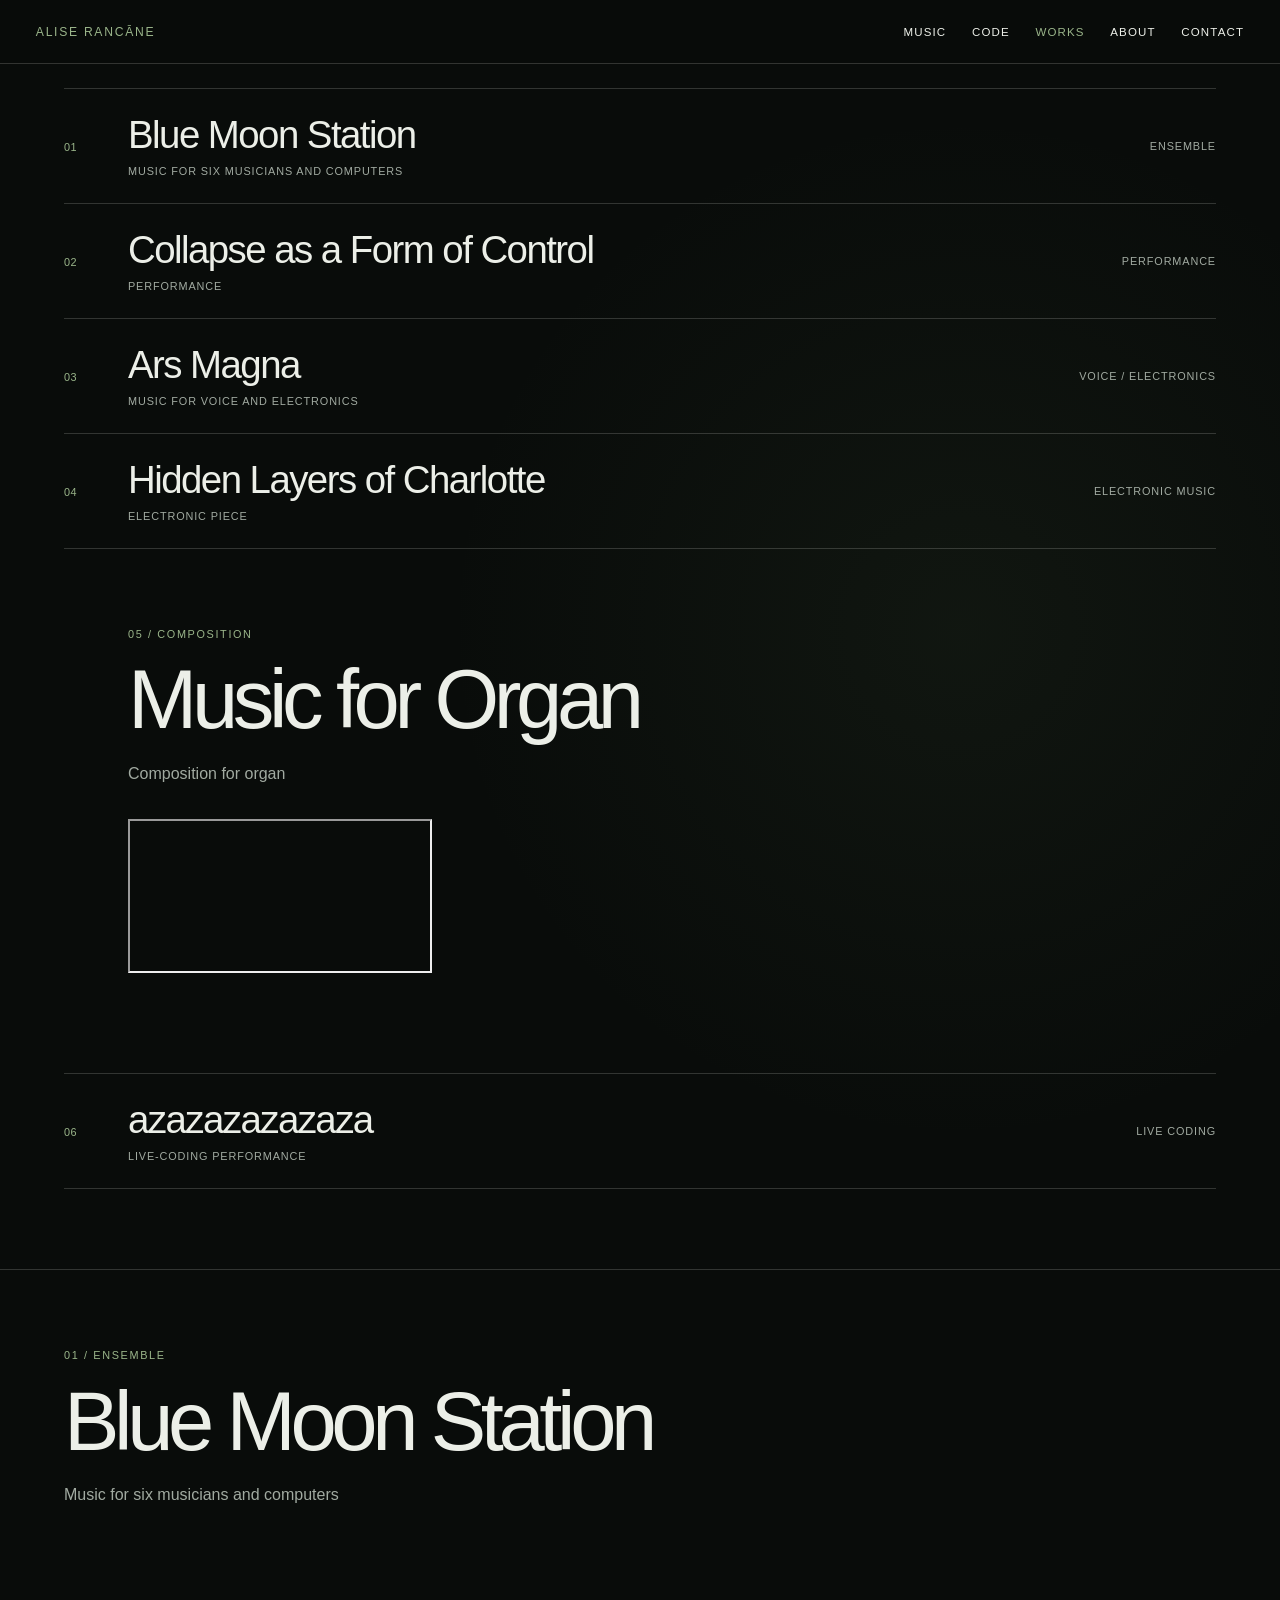
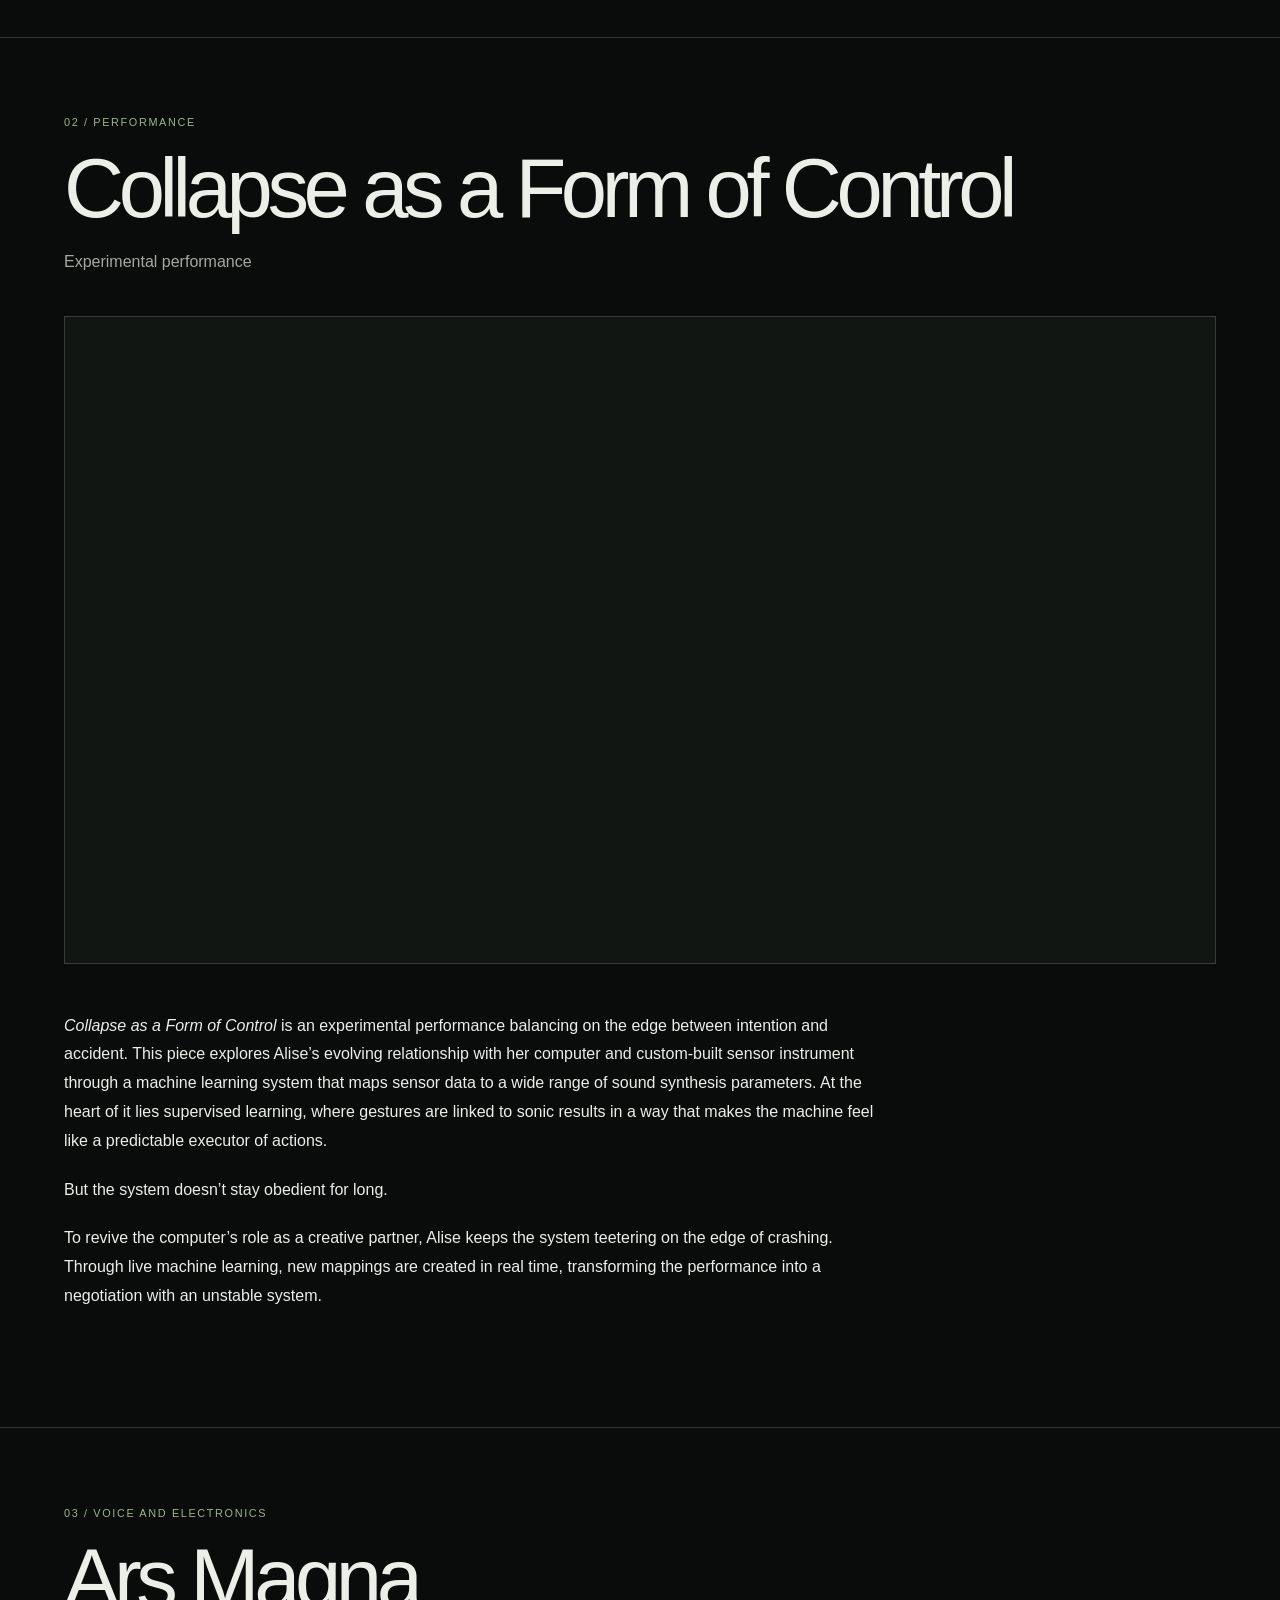
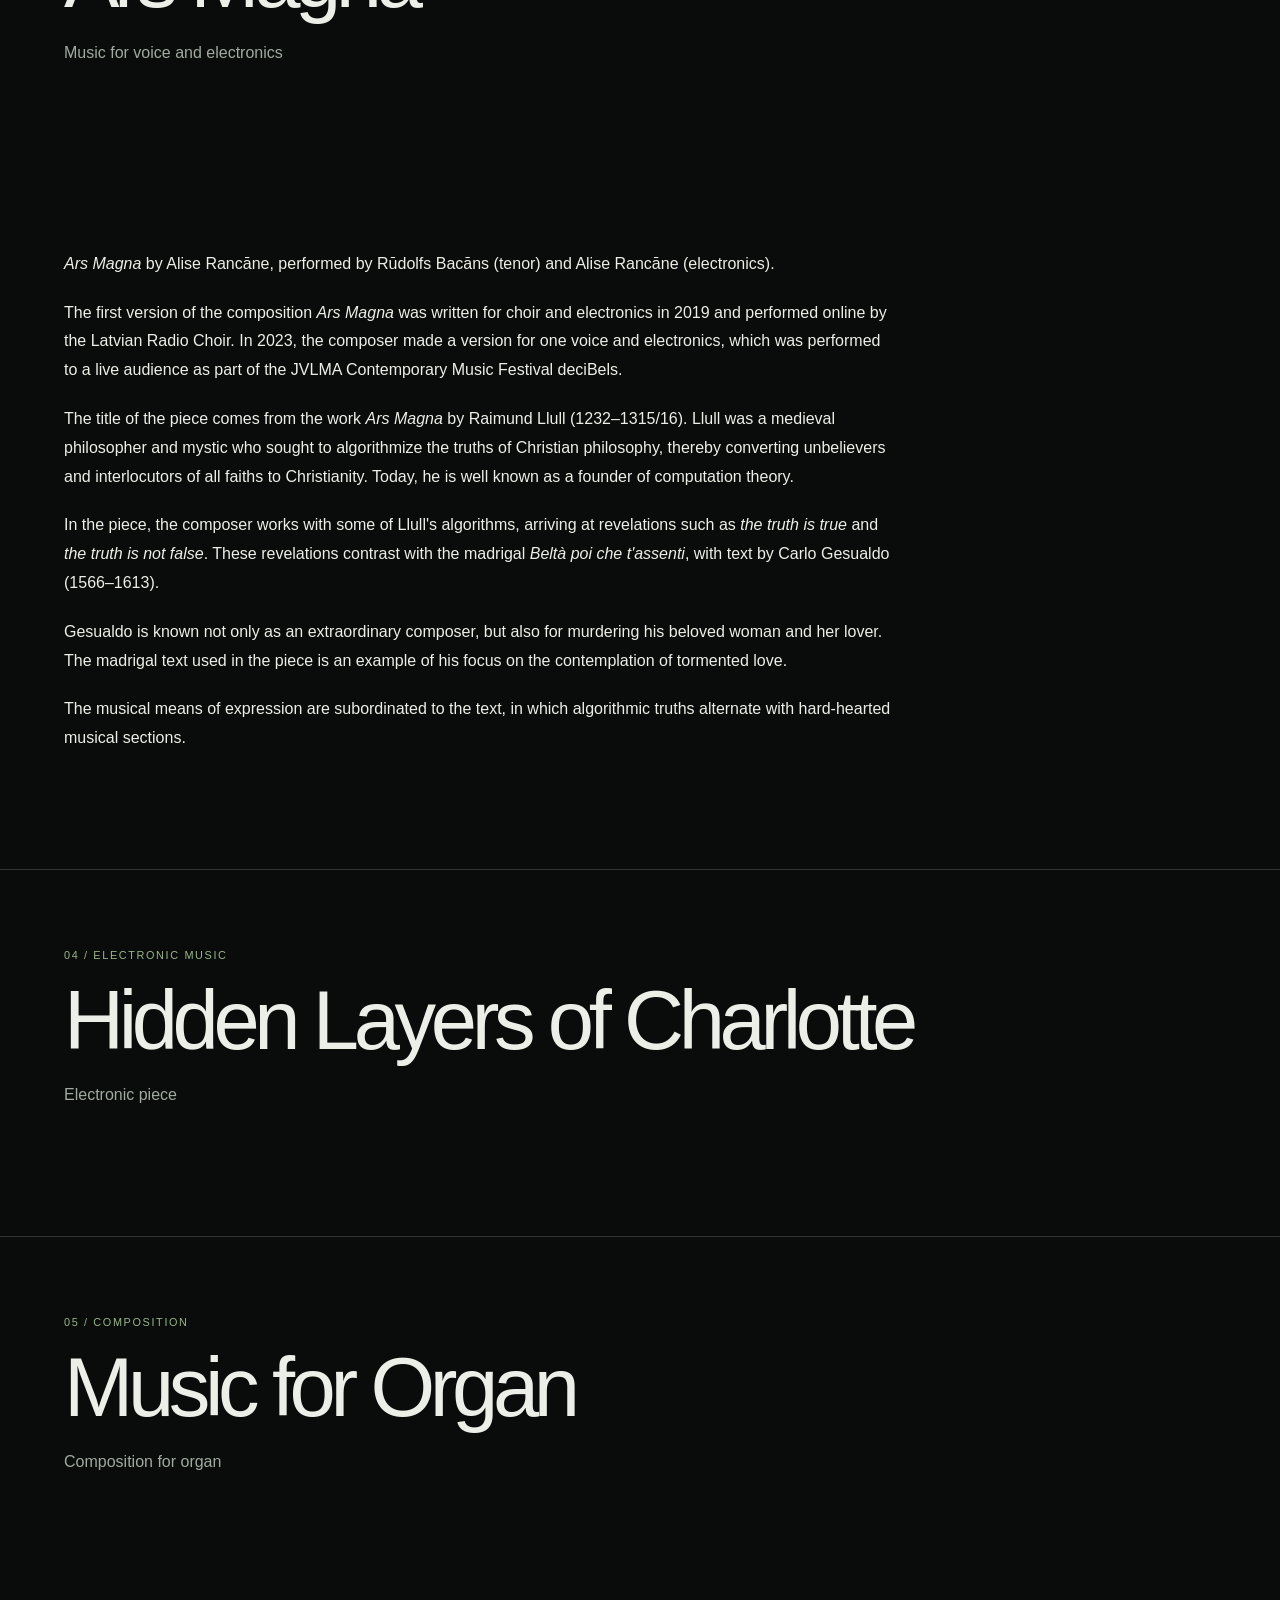
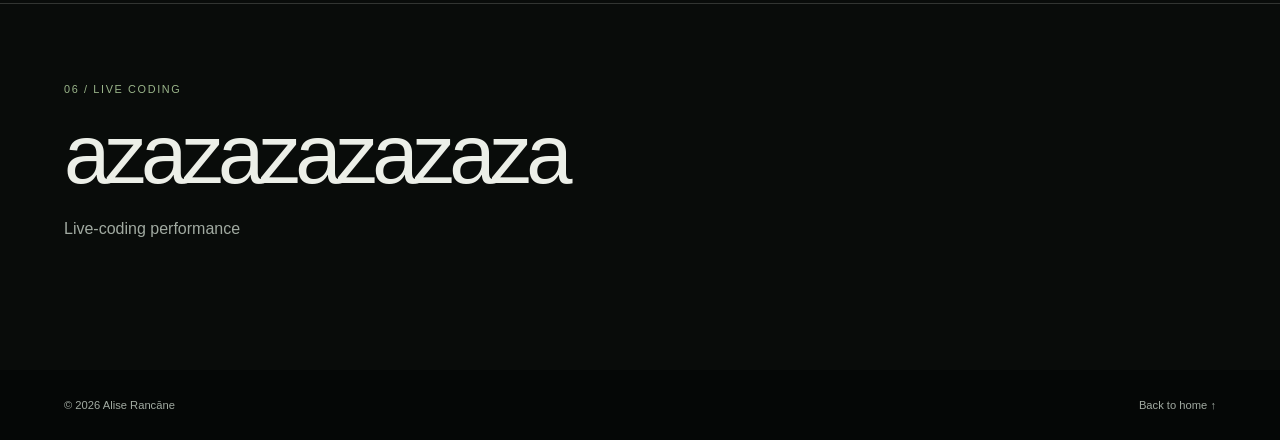
==== works.html @ 7726c77a "Update works.html" ====
<!doctype html>
<html lang="en">
<head>
  <meta charset="utf-8">
  <meta name="viewport" content="width=device-width, initial-scale=1">
  <meta name="description" content="Selected compositions, electronic music and interdisciplinary works by Alise Rancāne.">
  <title>Works — Alise Rancāne</title>
  <link rel="stylesheet" href="style.css">
</head>

<body class="works-body">

  <header class="site-header">
    <a class="name-link" href="index.html">Alise Rancāne</a>

    <button class="menu-button" type="button"
      aria-expanded="false" aria-controls="navigation">
      Menu
    </button>

    <nav id="navigation" aria-label="Main navigation">
      <a href="index.html#music">Music</a>
      <a href="index.html#code">Code</a>
      <a href="works.html" aria-current="page">Works</a>
      <a href="index.html#about">About</a>
      <a href="index.html#contact">Contact</a>
    </nav>
  </header>

  <main>

    <section class="works-index" aria-label="Works list">
      <a class="works-row" href="#blue-moon-station">
        <span class="work-index">01</span>
        <span class="works-row-main">
          <span class="works-row-title">Blue Moon Station</span>
          <span class="works-row-meta">Music for six musicians and computers</span>
        </span>
        <span class="works-row-type">Ensemble</span>
      </a>

      <a class="works-row" href="#collapse">
        <span class="work-index">02</span>
        <span class="works-row-main">
          <span class="works-row-title">Collapse as a Form of Control</span>
          <span class="works-row-meta">Performance</span>
        </span>
        <span class="works-row-type">Performance</span>
      </a>

      <a class="works-row" href="#ars-magna">
        <span class="work-index">03</span>
        <span class="works-row-main">
          <span class="works-row-title">Ars Magna</span>
          <span class="works-row-meta">Music for voice and electronics</span>
        </span>
        <span class="works-row-type">Voice / electronics</span>
      </a>

      <a class="works-row" href="#hidden-layers-of-charlotte">
        <span class="work-index">04</span>
        <span class="works-row-main">
          <span class="works-row-title">Hidden Layers of Charlotte</span>
          <span class="works-row-meta">Electronic piece</span>
        </span>
        <span class="works-row-type">Electronic music</span>
      </a>

<section id="music-for-organ" class="work-detail">
  <p class="project-type">05 / Composition</p>
  <h2>Music for Organ</h2>
  <p class="work-subtitle">Composition for organ</p>

  <div class="work-video">
    <iframe
      src="https://www.youtube-nocookie.com/embed/R5V2gGRiUkI?start=2435"
      title="Music for Organ — Alise Rancāne"
      loading="lazy"
      allow="accelerometer; autoplay; clipboard-write; encrypted-media; gyroscope; picture-in-picture; web-share"
      referrerpolicy="strict-origin-when-cross-origin"
      allowfullscreen>
    </iframe>
  </div>
</section>

      <a class="works-row" href="#azazazazazaza">
        <span class="work-index">06</span>
        <span class="works-row-main">
          <span class="works-row-title">azazazazazaza</span>
          <span class="works-row-meta">Live-coding performance</span>
        </span>
        <span class="works-row-type">Live coding</span>
      </a>
    </section>

    <section id="blue-moon-station" class="work-detail">
      <p class="project-type">01 / Ensemble</p>
      <h2>Blue Moon Station</h2>
      <p class="work-subtitle">Music for six musicians and computers</p>

      <!-- Add media and description here -->
    </section>

<section id="collapse" class="work-detail">
  <p class="project-type">02 / Performance</p>
  <h2>Collapse as a Form of Control</h2>
  <p class="work-subtitle">Experimental performance</p>

  <div class="work-video">
    <iframe
      src="https://www.youtube-nocookie.com/embed/TfdXz4Kpze0"
      title="Collapse as a Form of Control — Alise Rancāne"
      loading="lazy"
      allow="accelerometer; autoplay; clipboard-write; encrypted-media; gyroscope; picture-in-picture; web-share"
      referrerpolicy="strict-origin-when-cross-origin"
      allowfullscreen>
    </iframe>
  </div>

  <div class="work-description">
    <p>
      <em>Collapse as a Form of Control</em> is an experimental performance
      balancing on the edge between intention and accident. This piece
      explores Alise’s evolving relationship with her computer and
      custom-built sensor instrument through a machine learning system that
      maps sensor data to a wide range of sound synthesis parameters.
      At the heart of it lies supervised learning, where gestures are linked
      to sonic results in a way that makes the machine feel like a predictable
      executor of actions.
    </p>

    <p>But the system doesn’t stay obedient for long.</p>

    <p>
      To revive the computer’s role as a creative partner, Alise keeps the
      system teetering on the edge of crashing. Through live machine learning,
      new mappings are created in real time, transforming the performance
      into a negotiation with an unstable system.
    </p>
  </div>
</section>

      <!-- Add media and description here -->
    </section>

    <section id="ars-magna" class="work-detail">
      <p class="project-type">03 / Voice and electronics</p>
      <h2>Ars Magna</h2>
      <p class="work-subtitle">Music for voice and electronics</p>

      <div class="work-bandcamp">
        <iframe
          style="border: 0; width: 100%; height: 120px;"
          src="https://bandcamp.com/EmbeddedPlayer/track=2578624862/size=large/bgcol=111612/linkcol=a4b59a/tracklist=false/artwork=small/transparent=true/"
          seamless
          title="Listen to Ars Magna by Alise Rancāne on Bandcamp">
          <a href="https://aliserancane.bandcamp.com/track/arsmagna">
            ArsMagna by Alise Rancāne
          </a>
        </iframe>
      </div>

      <div class="work-description">
        <p>
          <em>Ars Magna</em> by Alise Rancāne, performed by Rūdolfs Bacāns
          (tenor) and Alise Rancāne (electronics).
        </p>

        <p>
          The first version of the composition <em>Ars Magna</em> was written
          for choir and electronics in 2019 and performed online by the Latvian
          Radio Choir. In 2023, the composer made a version for one voice and
          electronics, which was performed to a live audience as part of the
          JVLMA Contemporary Music Festival deciBels.
        </p>

        <p>
          The title of the piece comes from the work <em>Ars Magna</em> by
          Raimund Llull (1232–1315/16). Llull was a medieval philosopher and
          mystic who sought to algorithmize the truths of Christian philosophy,
          thereby converting unbelievers and interlocutors of all faiths to
          Christianity. Today, he is well known as a founder of computation
          theory.
        </p>

        <p>
          In the piece, the composer works with some of Llull's algorithms,
          arriving at revelations such as <em>the truth is true</em> and
          <em>the truth is not false</em>. These revelations contrast with the
          madrigal <em>Beltà poi che t'assenti</em>, with text by Carlo Gesualdo
          (1566–1613).
        </p>

        <p>
          Gesualdo is known not only as an extraordinary composer, but also
          for murdering his beloved woman and her lover. The madrigal text
          used in the piece is an example of his focus on the contemplation
          of tormented love.
        </p>

        <p>
          The musical means of expression are subordinated to the text, in
          which algorithmic truths alternate with hard-hearted musical
          sections.
        </p>
      </div>
    </section>

    <section id="hidden-layers-of-charlotte" class="work-detail">
      <p class="project-type">04 / Electronic music</p>
      <h2>Hidden Layers of Charlotte</h2>
      <p class="work-subtitle">Electronic piece</p>

      <!-- Add media and description here -->
    </section>

    <section id="music-for-organ" class="work-detail">
      <p class="project-type">05 / Composition</p>
      <h2>Music for Organ</h2>
      <p class="work-subtitle">Composition for organ</p>

      <!-- Add media and description here -->
    </section>

    <section id="azazazazazaza" class="work-detail">
      <p class="project-type">06 / Live coding</p>
      <h2>azazazazazaza</h2>
      <p class="work-subtitle">Live-coding performance</p>

      <!-- Add video and description here -->
    </section>

  </main>

  <footer>
    <p>© <span id="year"></span> Alise Rancāne</p>
    <a href="index.html">Back to home ↑</a>
  </footer>

  <script src="script.js"></script>
</body>
</html>
---- style.css ----
/* ALISE RANCĀNE — PORTFOLIO */

:root {
  --ink: #ecefe8;
  --paper: #090c0a;
  --panel: #111612;
  --accent: #9ab58a;
  --accent-dark: #182116;
  --muted: #a1aaa1;
  --line: rgba(236, 239, 232, 0.18);
  --sans: "Segoe UI", Arial, Helvetica, sans-serif;
  --gutter: clamp(1rem, 5vw, 5rem);
  --content-offset: 25%;
}

* { box-sizing: border-box; }

html {
  scroll-behavior: smooth;
  scroll-padding-top: 2rem;
}

body {
  margin: 0;
  background:
    radial-gradient(circle at 75% 12%, rgba(93, 125, 81, 0.09), transparent 32rem),
    var(--paper);
  color: var(--ink);
  font-family: var(--sans);
  -webkit-font-smoothing: antialiased;
}

img { display: block; max-width: 100%; }
a { color: inherit; }
button { color: inherit; font: inherit; }
::selection { background: var(--accent); color: var(--accent-dark); }

.site-header {
  position: absolute;
  inset: 0 0 auto;
  z-index: 20;
  display: flex;
  align-items: center;
  justify-content: space-between;
  gap: 2rem;
  min-height: 3rem;
  padding: 0.85rem 2.8vw;
  border-bottom: 1px solid var(--line);
  background: rgba(9, 12, 10, 0.8);
  backdrop-filter: blur(12px);
}

.name-link {
  color: var(--accent);
  font-size: 0.76rem;
  letter-spacing: 0.14em;
  text-decoration: none;
  text-transform: uppercase;
  white-space: nowrap;
}

nav { display: flex; align-items: center; gap: clamp(1rem, 2vw, 2rem); }
nav a {
  color: var(--ink);
  font-size: 0.72rem;
  letter-spacing: 0.1em;
  text-decoration: none;
  text-transform: uppercase;
  transition: color 180ms ease;
}
nav a:hover, nav a:focus-visible, nav a[aria-current="page"] { color: var(--accent); }

.menu-button {
  display: none;
  padding: 0.5rem 0;
  border: 0;
  background: none;
  font-size: 0.75rem;
  letter-spacing: 0.1em;
  text-transform: uppercase;
  cursor: pointer;
}

.hero {
  position: relative;
  display: flex;
  min-height: min(48rem, 92svh);
  padding: 4.2rem var(--gutter) 1.5rem;
  overflow: hidden;
  isolation: isolate;
  background: var(--paper);
}

.hero-image {
  position: absolute;
  z-index: -2;
  inset: 2.8rem var(--gutter) 1.5rem;
  width: calc(100% - 2 * var(--gutter));
  height: calc(100% - 4.3rem);
  object-fit: cover;
  object-position: center 40%;
  filter: saturate(0.78);
}

.hero-overlay {
  position: absolute;
  z-index: -1;
  inset: 2.8rem var(--gutter) 1.5rem;
  background:
    linear-gradient(90deg, rgba(5, 8, 6, 0.38), rgba(5, 8, 6, 0.08) 52%, rgba(5, 8, 6, 0.4)),
    linear-gradient(0deg, rgba(5, 8, 6, 0.84), rgba(5, 8, 6, 0.08) 78%);
  pointer-events: none;
}

.hero-content {
  display: grid;
  grid-template-columns: minmax(0, 1.05fr) minmax(18rem, 0.95fr);
  align-items: end;
  gap: clamp(2rem, 4vw, 4rem);
  width: 100%;
  margin-top: auto;
  padding: 2rem 2vw 1rem;
}

.hero-intro { min-width: 0; padding-bottom: 0.3rem; }
.eyebrow, .project-type {
  color: var(--accent);
  font-size: 0.68rem;
  font-weight: 400;
  letter-spacing: 0.15em;
  line-height: 1.6;
  text-transform: uppercase;
}
.hero .eyebrow { margin: 0 0 1.5rem; }
.hero h1 {
  margin: 0;
  font-size: clamp(4rem, 8.4vw, 9rem);
  font-weight: 400;
  letter-spacing: -0.075em;
  line-height: 0.86;
}

.hero-works {
  width: 100%;
  max-width: 36rem;
  min-width: 0;
  justify-self: end;
  padding-left: 1.4rem;
  margin-bottom: 0.4rem;
  border-left: 1px solid var(--line);
}
.works-heading { margin: 0 0 0.65rem; }
.hero-work {
  display: grid;
  grid-template-columns: 1.6rem minmax(0, 1fr);
  align-items: start;
  gap: 0.7rem;
  padding: 0.75rem 0;
  border-bottom: 1px solid var(--line);
  text-decoration: none;
  transition: padding-left 180ms ease;
}
.work-index {
  padding-top: 0.1rem;
  color: var(--accent);
  font-size: 0.68rem;
  letter-spacing: 0.04em;
}
.work-details { display: flex; flex-direction: column; gap: 0.3rem; min-width: 0; }
.work-title { font-size: 0.88rem; font-weight: 400; line-height: 1.4; overflow-wrap: anywhere; }
.work-meta { color: var(--muted); font-size: 0.58rem; letter-spacing: 0.1em; line-height: 1.5; text-transform: uppercase; }
.hero-work:hover, .hero-work:focus-visible { padding-left: 0.3rem; }
.hero-work:hover .work-title, .hero-work:focus-visible .work-title { color: var(--accent); }
.works-all, .text-link {
  display: inline-block;
  margin-top: 1rem;
  color: var(--accent);
  font-size: 0.68rem;
  letter-spacing: 0.12em;
  text-decoration: underline;
  text-underline-offset: 0.3rem;
  text-transform: uppercase;
}
.works-all:hover, .text-link:hover { color: var(--ink); }

.section {
  padding: 7rem var(--gutter);
  border-top: 1px solid var(--line);
}
.section-heading { margin: 0 0 3.5rem var(--content-offset); }
.section-heading h2 {
  margin: 0;
  font-size: clamp(3rem, 6.8vw, 7rem);
  font-weight: 400;
  letter-spacing: -0.065em;
  line-height: 0.92;
}

.track-list { margin-left: var(--content-offset); border-top: 1px solid var(--line); }
.track {
  display: grid;
  grid-template-columns: 3rem minmax(0, 1fr) auto;
  align-items: center;
  gap: 1rem;
  padding: 1.45rem 0;
  border-bottom: 1px solid var(--line);
  text-decoration: none;
  transition: padding 180ms ease, color 180ms ease, background 180ms ease;
}
.track-number { color: var(--accent); font-size: 0.7rem; letter-spacing: 0.1em; }
.track-title { font-size: clamp(1.3rem, 2.8vw, 2.7rem); font-weight: 400; letter-spacing: -0.04em; line-height: 1.15; }
.track-action { color: var(--accent); font-size: 0.7rem; letter-spacing: 0.1em; text-transform: uppercase; }
.track:hover, .track:focus-visible { padding-right: 1rem; padding-left: 1rem; background: var(--accent); color: var(--accent-dark); }
.track:hover .track-number, .track:hover .track-action,
.track:focus-visible .track-number, .track:focus-visible .track-action { color: var(--accent-dark); }
.soundcloud-profile-link { margin-top: 1.8rem; }

.project-grid { margin-left: var(--content-offset); border-top: 1px solid var(--line); }
.project-card {
  display: grid;
  grid-template-columns: 0.65fr 1.2fr minmax(0, 1.5fr) auto;
  align-items: center;
  gap: 1.5rem;
  padding: 1.8rem 0;
  border-bottom: 1px solid var(--line);
}
.project-card .project-type { margin: 0; }
.project-card h3 {
  margin: 0;
  font-size: clamp(1.3rem, 2.3vw, 2.2rem);
  font-weight: 400;
  letter-spacing: -0.04em;
  line-height: 1.15;
}
.project-card p:not(.project-type) { margin: 0; color: var(--muted); font-size: 0.92rem; line-height: 1.7; }
.project-card > a {
  color: var(--accent);
  font-size: 0.68rem;
  letter-spacing: 0.08em;
  text-decoration: underline;
  text-underline-offset: 0.3rem;
  text-transform: uppercase;
}

.about-copy, .contact-copy { max-width: 60rem; margin-left: var(--content-offset); }
.about-copy p { max-width: 48rem; margin: 0 0 1.5rem; color: var(--muted); font-size: 1rem; line-height: 1.85; }
.about-copy .lead { margin-bottom: 2rem; color: var(--ink); font-size: clamp(1.2rem, 2vw, 1.5rem); letter-spacing: -0.02em; line-height: 1.65; }

.contact-section { background: var(--accent); color: var(--accent-dark); border-top: 0; }
.contact-section .section-heading h2 { color: var(--accent-dark); }
.contact-copy > p { max-width: 55rem; margin-top: 0; font-size: clamp(1.8rem, 4vw, 4rem); letter-spacing: -0.045em; line-height: 1.15; }
.contact-links { display: flex; flex-wrap: wrap; gap: 2rem; margin-top: 2rem; }
.contact-links a { font-size: 0.95rem; text-underline-offset: 0.4rem; overflow-wrap: anywhere; }

footer {
  display: flex;
  align-items: center;
  justify-content: space-between;
  gap: 1rem;
  padding: 1.8rem var(--gutter);
  background: #050706;
  color: var(--muted);
  font-size: 0.7rem;
}
footer p { margin: 0; }
footer a { text-decoration: none; }
footer a:hover { color: var(--accent); }

/* Works page */
.works-page { padding-top: 3rem; }
.works-intro { padding: 7rem var(--gutter) 3rem; }
.works-intro .eyebrow { margin: 0 0 1rem; }
.works-intro h1 {
  margin: 0;
  font-size: clamp(4rem, 9vw, 8rem);
  font-weight: 400;
  letter-spacing: -0.075em;
  line-height: 0.9;
}
.works-intro-copy { margin: 1.5rem 0 0; color: var(--muted); font-size: 1rem; line-height: 1.7; }
.works-index { padding: 0 var(--gutter) 5rem; }
.works-row {
  display: grid;
  grid-template-columns: 3rem minmax(0, 1fr) minmax(8rem, 0.4fr);
  align-items: center;
  gap: 1rem;
  padding: 1.5rem 0;
  border-top: 1px solid var(--line);
  text-decoration: none;
}
.works-row:last-child { border-bottom: 1px solid var(--line); }
.works-row-main { display: flex; flex-direction: column; gap: 0.35rem; min-width: 0; }
.works-row-title { font-size: clamp(1.4rem, 3vw, 2.6rem); letter-spacing: -0.04em; line-height: 1.15; }
.works-row-meta, .works-row-type { color: var(--muted); font-size: 0.68rem; letter-spacing: 0.08em; line-height: 1.5; text-transform: uppercase; }
.works-row-type { text-align: right; }
.works-row:hover .works-row-title, .works-row:focus-visible .works-row-title { color: var(--accent); }

.work-detail {
  scroll-margin-top: 2rem;
  padding: 6rem var(--gutter);
  border-top: 1px solid var(--line);
}
.work-detail > .project-type { margin: 0 0 1rem; }
.work-detail h2 {
  max-width: 65rem;
  margin: 0;
  font-size: clamp(2.7rem, 6.5vw, 6rem);
  font-weight: 400;
  letter-spacing: -0.065em;
  line-height: 0.98;
}
.work-subtitle { margin: 1.2rem 0 2rem; color: var(--muted); font-size: 1rem; line-height: 1.7; }
.work-placeholder {
  display: flex;
  align-items: center;
  justify-content: center;
  min-height: 22rem;
  margin: 2rem 0;
  padding: 2rem;
  border: 1px solid var(--line);
  background: var(--panel);
  color: var(--muted);
  font-size: 0.75rem;
  letter-spacing: 0.08em;
  text-align: center;
}
.placeholder-note { max-width: 48rem; color: var(--muted); font-size: 0.95rem; line-height: 1.8; }

@media (max-width: 1100px) {
  :root { --content-offset: 15%; }
  .hero-content { grid-template-columns: minmax(0, 1fr) minmax(17rem, 0.9fr); gap: 3vw; padding-right: 1vw; padding-left: 1vw; }
  .hero h1 { font-size: clamp(3.8rem, 7.5vw, 7rem); }
  .hero-works { padding-left: 1rem; }
  .hero-work { padding-top: 0.6rem; padding-bottom: 0.6rem; }
  .project-card { grid-template-columns: 1fr 1.5fr; gap: 0.8rem 1.5rem; }
  .project-card p:not(.project-type), .project-card > a { grid-column: 2; }
  .project-card > a { justify-self: start; margin-top: 0.3rem; }
}

@media (max-width: 800px) {
  :root { --gutter: 1rem; --content-offset: 0%; }
  .site-header { padding: 0.85rem 1rem; }
  .menu-button { display: block; }
  nav {
    position: absolute;
    top: 100%;
    right: 0;
    left: 0;
    display: none;
    flex-direction: column;
    align-items: stretch;
    gap: 0;
    background: var(--paper);
    border-bottom: 1px solid var(--line);
  }
  nav.open { display: flex; }
  nav a { padding: 1rem; border-top: 1px solid var(--line); }
  .hero { min-height: 0; padding: 5rem 0.75rem 1rem; }
  .hero-image, .hero-overlay { inset: 2.5rem 0.75rem 0.75rem; width: calc(100% - 1.5rem); height: calc(100% - 3.25rem); }
  .hero-overlay { background: linear-gradient(0deg, rgba(5, 8, 6, 0.92), rgba(5, 8, 6, 0.2) 100%); }
  .hero-content { grid-template-columns: minmax(0, 1fr); gap: 2.5rem; padding: 8rem 1rem 1.5rem; }
  .hero .eyebrow { margin-bottom: 1.2rem; font-size: 0.62rem; }
  .hero h1 { font-size: clamp(3.6rem, 13vw, 6rem); }
  .hero-works { max-width: none; padding-left: 0; border-left: 0; }
  .works-heading { margin-bottom: 0.5rem; }
  .section { padding: 5rem 1rem; }
  .section-heading { margin: 0 0 2.5rem; }
  .section-heading h2 { font-size: clamp(3rem, 12vw, 5rem); }
  .track-list, .project-grid, .about-copy, .contact-copy { margin-left: 0; }
  .track { grid-template-columns: 2rem minmax(0, 1fr) auto; gap: 0.6rem; padding: 1.2rem 0; }
  .track-title { font-size: clamp(1.2rem, 5vw, 2rem); }
  .track-action { font-size: 0.62rem; }
  .project-card { grid-template-columns: minmax(0, 1fr); gap: 0.65rem; padding: 1.5rem 0; }
  .project-card p:not(.project-type), .project-card > a { grid-column: auto; }
  .project-card > a { margin-top: 0.5rem; }
  .works-page { padding-top: 2rem; }
  .works-intro { padding: 6rem 1rem 2.5rem; }
  .works-intro h1 { font-size: clamp(3.5rem, 14vw, 6rem); }
  .works-index { padding: 0 1rem 3.5rem; }
  .works-row { grid-template-columns: 2rem minmax(0, 1fr); gap: 0.75rem; padding: 1.2rem 0; }
  .works-row-type { grid-column: 2; text-align: left; }
  .work-detail { padding: 4.5rem 1rem; }
  .work-detail h2 { font-size: clamp(2.4rem, 10vw, 4rem); }
  .work-placeholder { min-height: 15rem; }
  footer { align-items: flex-start; padding: 1.5rem 1rem; }
}

@media (max-width: 520px) {
  .hero-content { padding-top: 7rem; gap: 2rem; }
  .hero h1 { font-size: clamp(3.2rem, 16vw, 5rem); }
  .hero .eyebrow { max-width: 17rem; line-height: 1.8; }
  .work-meta { font-size: 0.56rem; letter-spacing: 0.08em; }
  .track { grid-template-columns: 1.5rem minmax(0, 1fr); }
  .track-action { grid-column: 2; }
  .contact-links { flex-direction: column; gap: 1rem; }
  footer { flex-direction: column; gap: 0.8rem; }
}

@media (prefers-reduced-motion: reduce) {
  html { scroll-behavior: auto; }
  *, *::before, *::after { scroll-behavior: auto !important; transition-duration: 0.01ms !important; animation-duration: 0.01ms !important; animation-iteration-count: 1 !important; }
}

/* Works page layout and navigation fixes */
.works-body .site-header {
  position: sticky;
  top: 0;
  z-index: 1000;
  min-height: 4rem;
  background: rgba(9, 12, 10, 0.96);
}

.works-body .works-index {
  padding-top: 1.5rem;
}

.works-body .work-detail {
  scroll-margin-top: 5rem;
  padding-top: clamp(3.5rem, 6vw, 6rem);
}

.works-body .work-description {
  max-width: 52rem;
  margin-top: 2rem;
}

.works-body .work-description p {
  margin: 0 0 1.25rem;
  color: var(--ink);
  font-size: 1rem;
  line-height: 1.8;
}

.works-body .work-bandcamp {
  width: 100%;
  max-width: 710px;
  margin: 2rem 0;
  overflow: hidden;
}

.works-body .work-bandcamp iframe {
  display: block;
  width: 100%;
  height: 120px;
  border: 0;
}

@media (max-width: 800px) {
  .works-body .site-header {
    padding: 0.85rem 1rem;
  }

  .works-body .works-index {
    padding-top: 1rem;
  }

  .works-body .work-detail {
    scroll-margin-top: 4.5rem;
    padding-top: 3.5rem;
    padding-bottom: 3.5rem;
  }

  .works-body .work-description {
    max-width: 100%;
  }

  .works-body .work-description p {
    font-size: 0.96rem;
    line-height: 1.75;
  }

  .works-body .work-bandcamp {
    max-width: 100%;
  }
  
/* Collapse as a Form of Control */
#collapse .work-video {
  width: 100%;
  max-width: 1100px;
  aspect-ratio: 16 / 9;
  margin: 2rem 0 3rem;
  background: var(--panel);
  border: 1px solid var(--line);
  overflow: hidden;
}

#collapse .work-video iframe {
  display: block;
  width: 100%;
  height: 100%;
  border: 0;
}

#collapse .work-description {
  max-width: 52rem;
  margin-top: 2rem;
}

#collapse .work-description p {
  margin: 0 0 1.4rem;
  color: var(--ink);
  font-size: 1rem;
  line-height: 1.8;
}

#collapse .work-description p:nth-child(2) {
  color: var(--accent);
  font-size: 1.2rem;
}

/* Mobile layout */
@media (max-width: 800px) {
  #collapse .work-video {
    margin: 1.5rem 0 2rem;
  }

  #collapse .work-description p {
    font-size: 0.96rem;
    line-height: 1.75;
  }
}

}


#collapse .work-video {
  width: 100%;
  max-width: 1500px;
  aspect-ratio: 16 / 9;
  margin: 2.5rem 0 3rem;
  background: var(--panel);
  border: 1px solid var(--line);
  overflow: hidden;
}

#collapse .work-video iframe {
  display: block;
  width: 100%;
  height: 100%;
  border: 0;
}

@media (max-width: 800px) {
  #collapse .work-video {
    aspect-ratio: 16 / 9;
    margin: 1.5rem 0 2rem;
  }
}
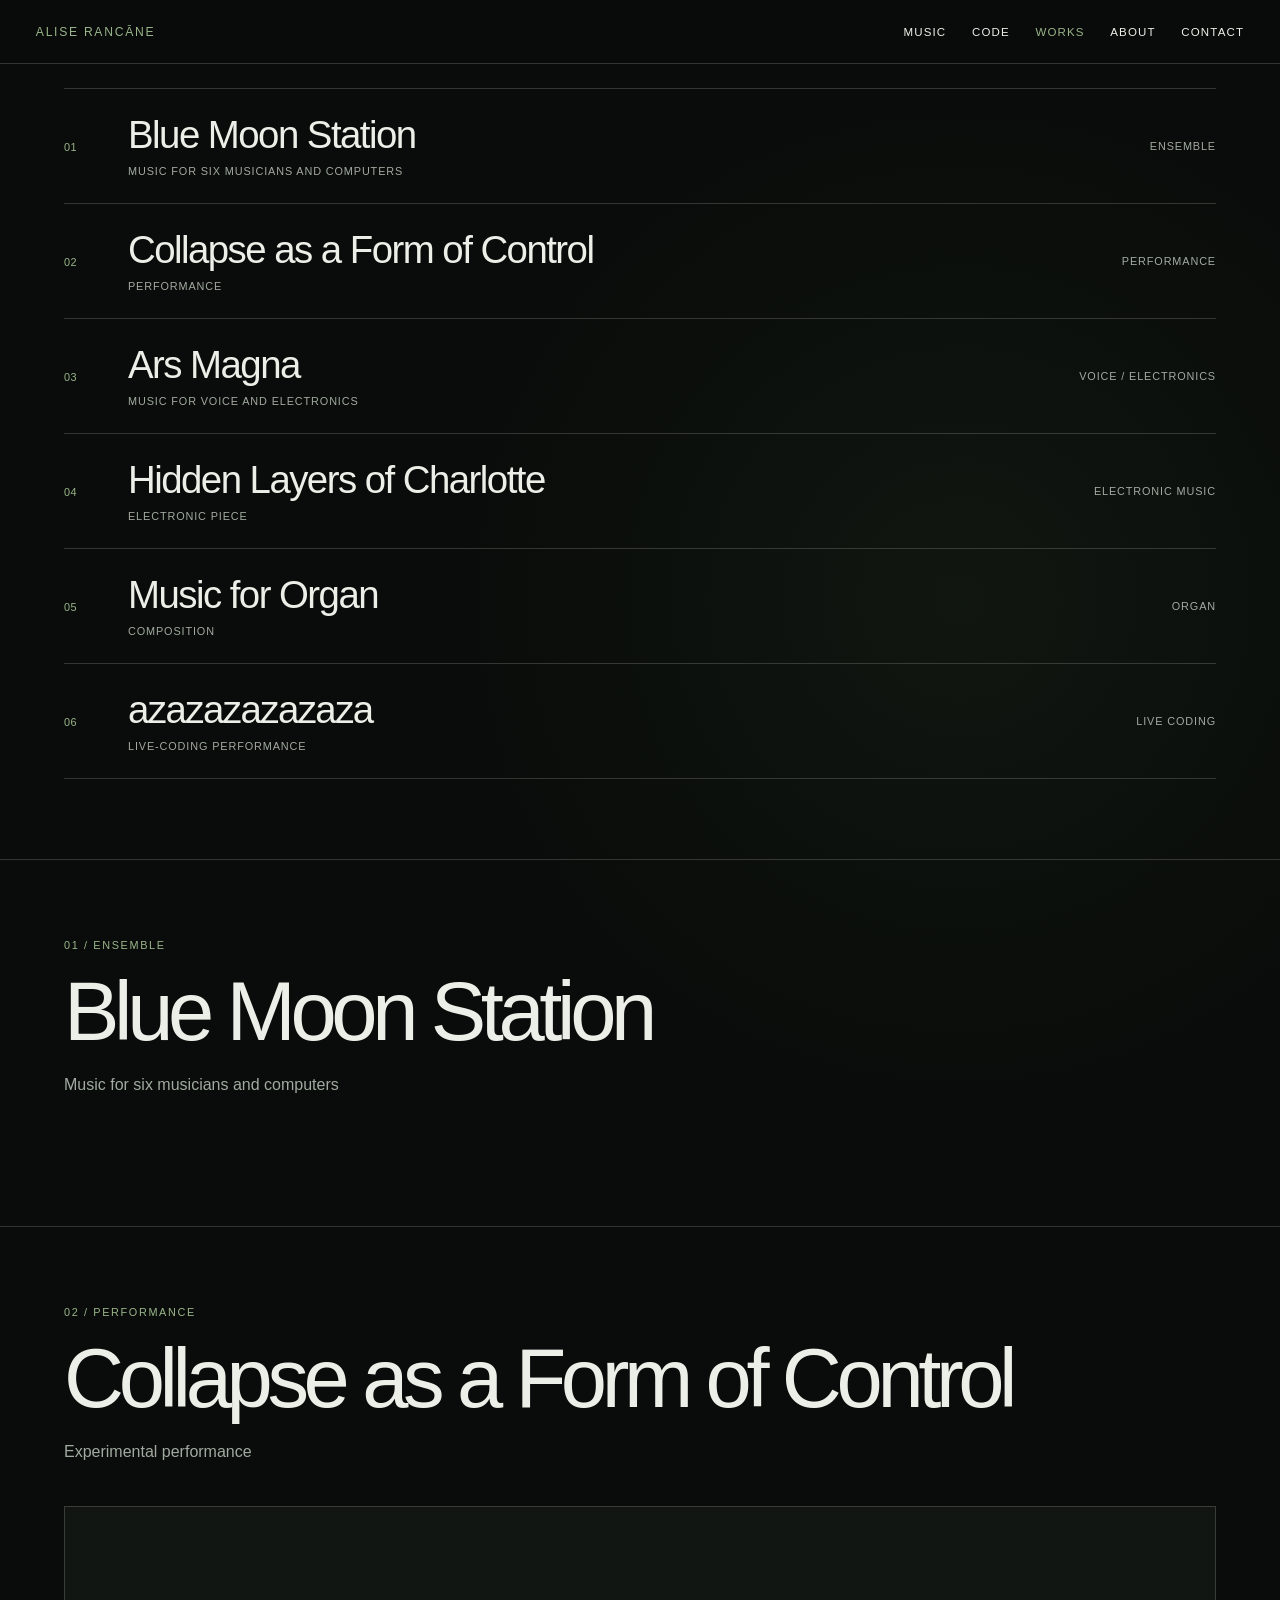
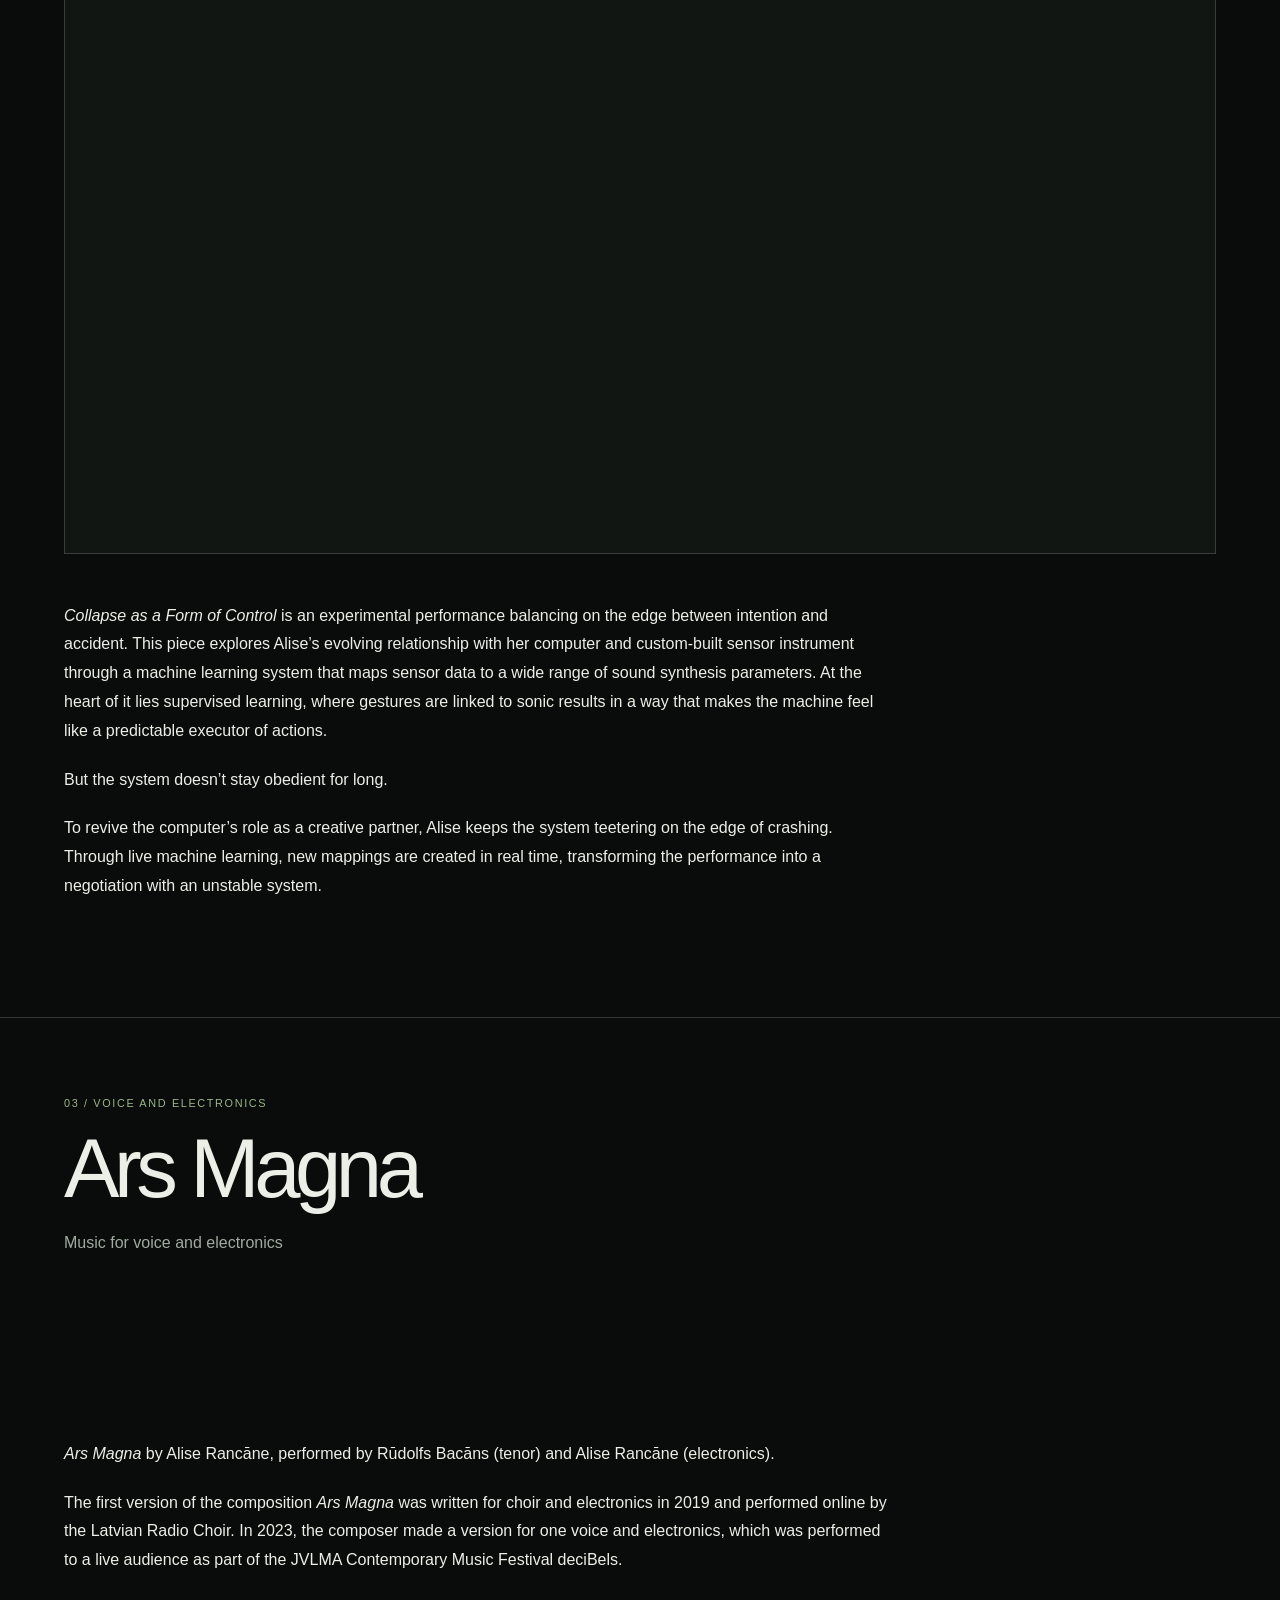
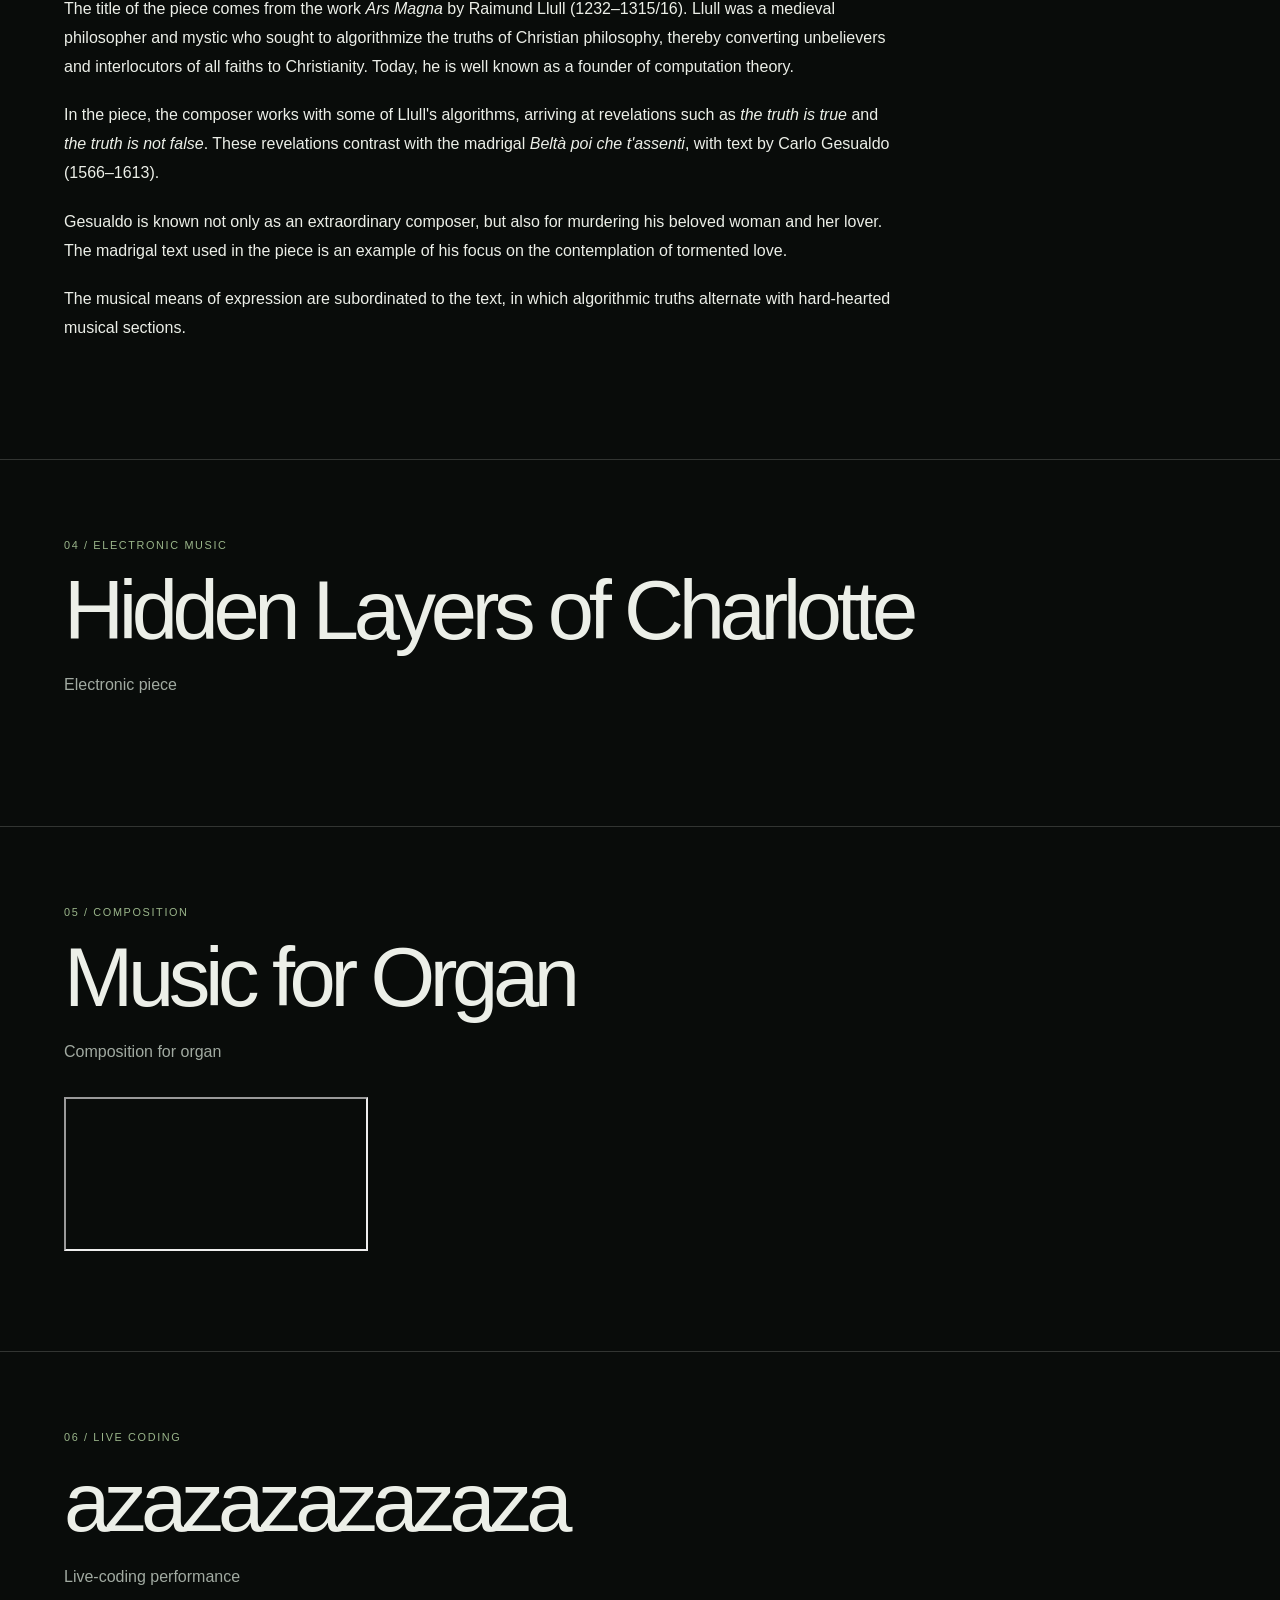
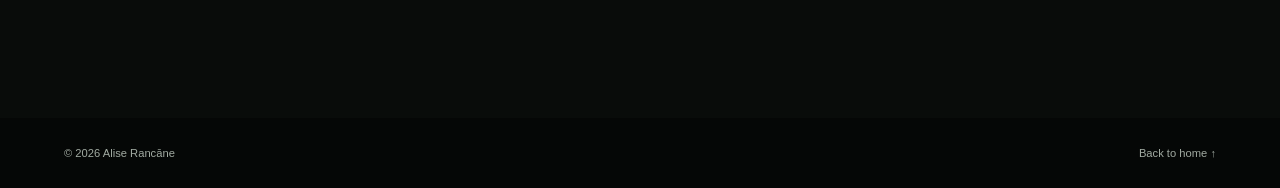
==== commit 5cb2326e: "Update works.html" ====
--- a/works.html
+++ b/works.html
@@ -31,6 +31,7 @@
   <main>
 
     <section class="works-index" aria-label="Works list">
+
       <a class="works-row" href="#blue-moon-station">
         <span class="work-index">01</span>
         <span class="works-row-main">
@@ -67,22 +68,14 @@
         <span class="works-row-type">Electronic music</span>
       </a>
 
-<section id="music-for-organ" class="work-detail">
-  <p class="project-type">05 / Composition</p>
-  <h2>Music for Organ</h2>
-  <p class="work-subtitle">Composition for organ</p>
-
-  <div class="work-video">
-    <iframe
-      src="https://www.youtube-nocookie.com/embed/R5V2gGRiUkI?start=2435"
-      title="Music for Organ — Alise Rancāne"
-      loading="lazy"
-      allow="accelerometer; autoplay; clipboard-write; encrypted-media; gyroscope; picture-in-picture; web-share"
-      referrerpolicy="strict-origin-when-cross-origin"
-      allowfullscreen>
-    </iframe>
-  </div>
-</section>
+      <a class="works-row" href="#music-for-organ">
+        <span class="work-index">05</span>
+        <span class="works-row-main">
+          <span class="works-row-title">Music for Organ</span>
+          <span class="works-row-meta">Composition</span>
+        </span>
+        <span class="works-row-type">Organ</span>
+      </a>
 
       <a class="works-row" href="#azazazazazaza">
         <span class="work-index">06</span>
@@ -92,6 +85,7 @@
         </span>
         <span class="works-row-type">Live coding</span>
       </a>
+
     </section>
 
     <section id="blue-moon-station" class="work-detail">
@@ -102,46 +96,43 @@
       <!-- Add media and description here -->
     </section>
 
-<section id="collapse" class="work-detail">
-  <p class="project-type">02 / Performance</p>
-  <h2>Collapse as a Form of Control</h2>
-  <p class="work-subtitle">Experimental performance</p>
-
-  <div class="work-video">
-    <iframe
-      src="https://www.youtube-nocookie.com/embed/TfdXz4Kpze0"
-      title="Collapse as a Form of Control — Alise Rancāne"
-      loading="lazy"
-      allow="accelerometer; autoplay; clipboard-write; encrypted-media; gyroscope; picture-in-picture; web-share"
-      referrerpolicy="strict-origin-when-cross-origin"
-      allowfullscreen>
-    </iframe>
-  </div>
-
-  <div class="work-description">
-    <p>
-      <em>Collapse as a Form of Control</em> is an experimental performance
-      balancing on the edge between intention and accident. This piece
-      explores Alise’s evolving relationship with her computer and
-      custom-built sensor instrument through a machine learning system that
-      maps sensor data to a wide range of sound synthesis parameters.
-      At the heart of it lies supervised learning, where gestures are linked
-      to sonic results in a way that makes the machine feel like a predictable
-      executor of actions.
-    </p>
-
-    <p>But the system doesn’t stay obedient for long.</p>
-
-    <p>
-      To revive the computer’s role as a creative partner, Alise keeps the
-      system teetering on the edge of crashing. Through live machine learning,
-      new mappings are created in real time, transforming the performance
-      into a negotiation with an unstable system.
-    </p>
-  </div>
-</section>
-
-      <!-- Add media and description here -->
+    <section id="collapse" class="work-detail">
+      <p class="project-type">02 / Performance</p>
+      <h2>Collapse as a Form of Control</h2>
+      <p class="work-subtitle">Experimental performance</p>
+
+      <div class="work-video">
+        <iframe
+          src="https://www.youtube-nocookie.com/embed/TfdXz4Kpze0"
+          title="Collapse as a Form of Control — Alise Rancāne"
+          loading="lazy"
+          allow="accelerometer; autoplay; clipboard-write; encrypted-media; gyroscope; picture-in-picture; web-share"
+          referrerpolicy="strict-origin-when-cross-origin"
+          allowfullscreen>
+        </iframe>
+      </div>
+
+      <div class="work-description">
+        <p>
+          <em>Collapse as a Form of Control</em> is an experimental performance
+          balancing on the edge between intention and accident. This piece
+          explores Alise’s evolving relationship with her computer and
+          custom-built sensor instrument through a machine learning system that
+          maps sensor data to a wide range of sound synthesis parameters.
+          At the heart of it lies supervised learning, where gestures are linked
+          to sonic results in a way that makes the machine feel like a predictable
+          executor of actions.
+        </p>
+
+        <p>But the system doesn’t stay obedient for long.</p>
+
+        <p>
+          To revive the computer’s role as a creative partner, Alise keeps the
+          system teetering on the edge of crashing. Through live machine learning,
+          new mappings are created in real time, transforming the performance
+          into a negotiation with an unstable system.
+        </p>
+      </div>
     </section>
 
     <section id="ars-magna" class="work-detail">
@@ -220,7 +211,16 @@
       <h2>Music for Organ</h2>
       <p class="work-subtitle">Composition for organ</p>
 
-      <!-- Add media and description here -->
+      <div class="work-video">
+        <iframe
+          src="https://www.youtube-nocookie.com/embed/R5V2gGRiUkI?start=2435"
+          title="Music for Organ — Alise Rancāne"
+          loading="lazy"
+          allow="accelerometer; autoplay; clipboard-write; encrypted-media; gyroscope; picture-in-picture; web-share"
+          referrerpolicy="strict-origin-when-cross-origin"
+          allowfullscreen>
+        </iframe>
+      </div>
     </section>
 
     <section id="azazazazazaza" class="work-detail">
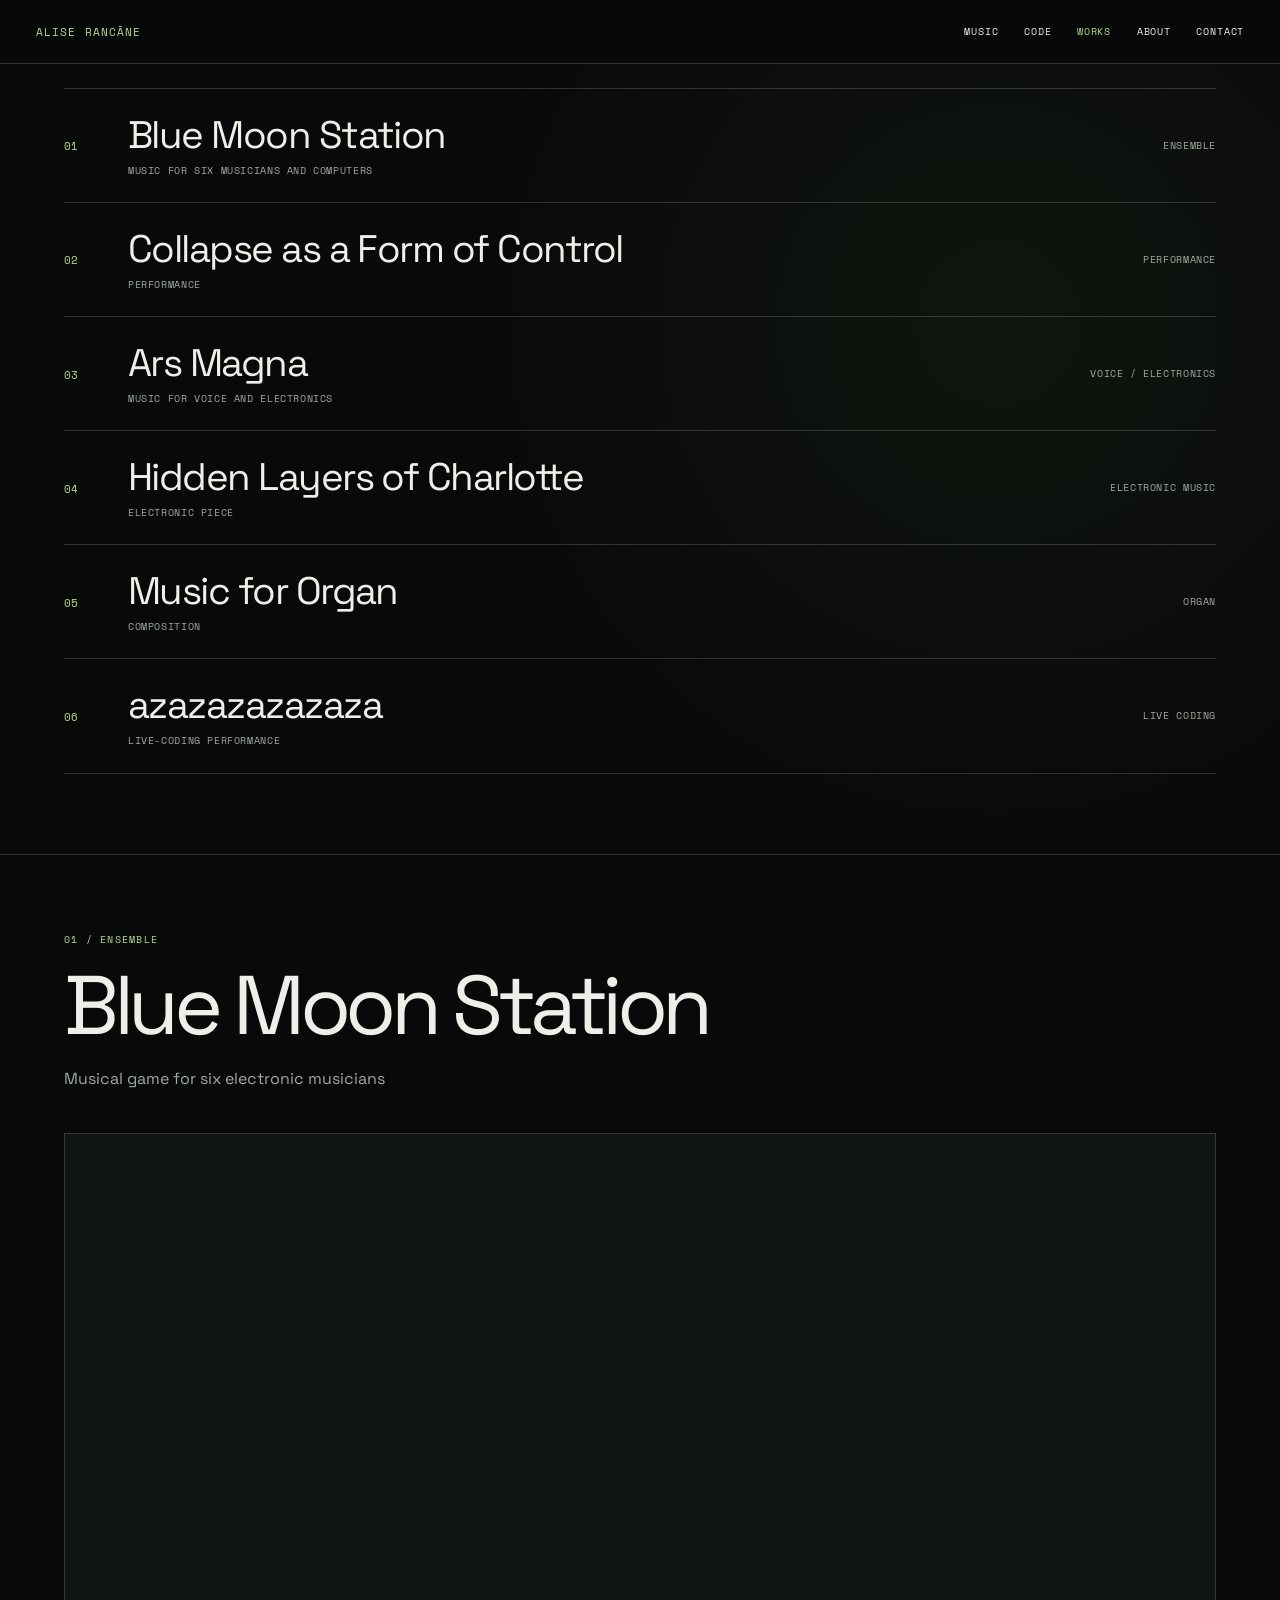
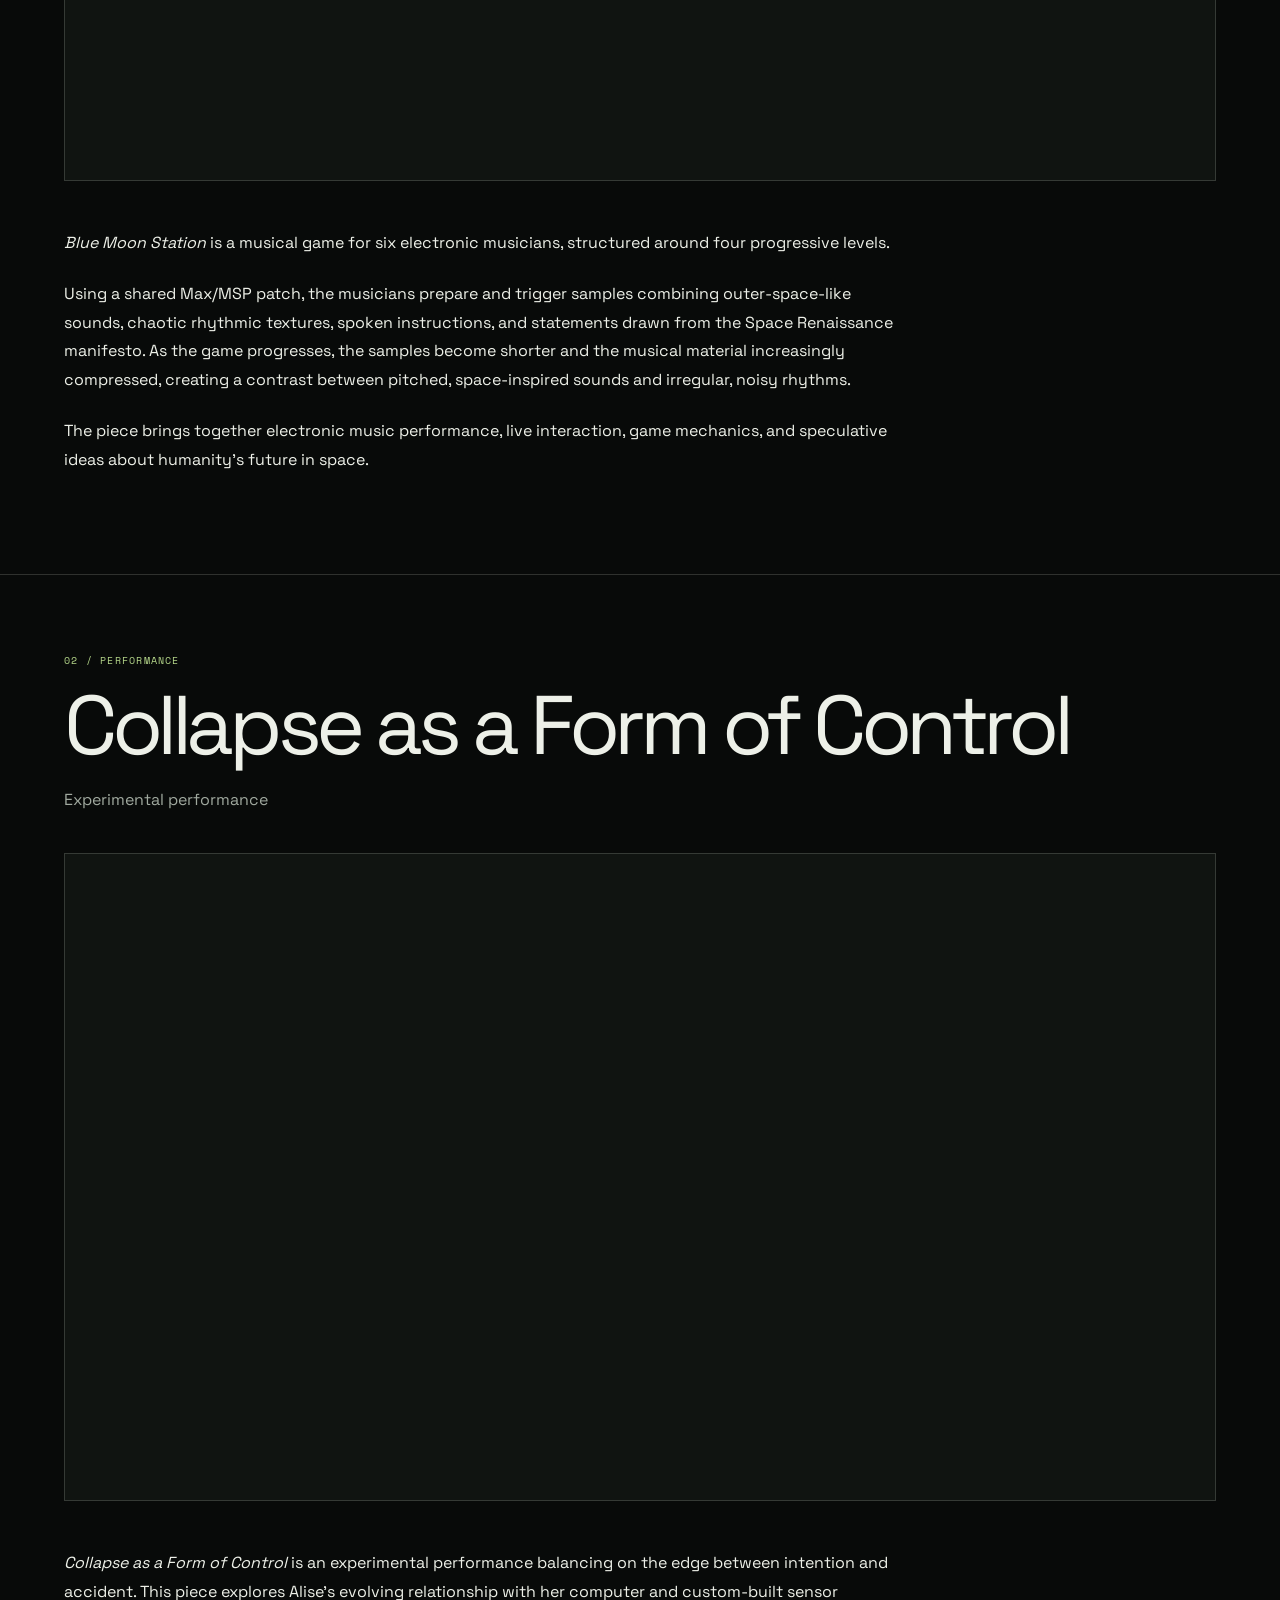
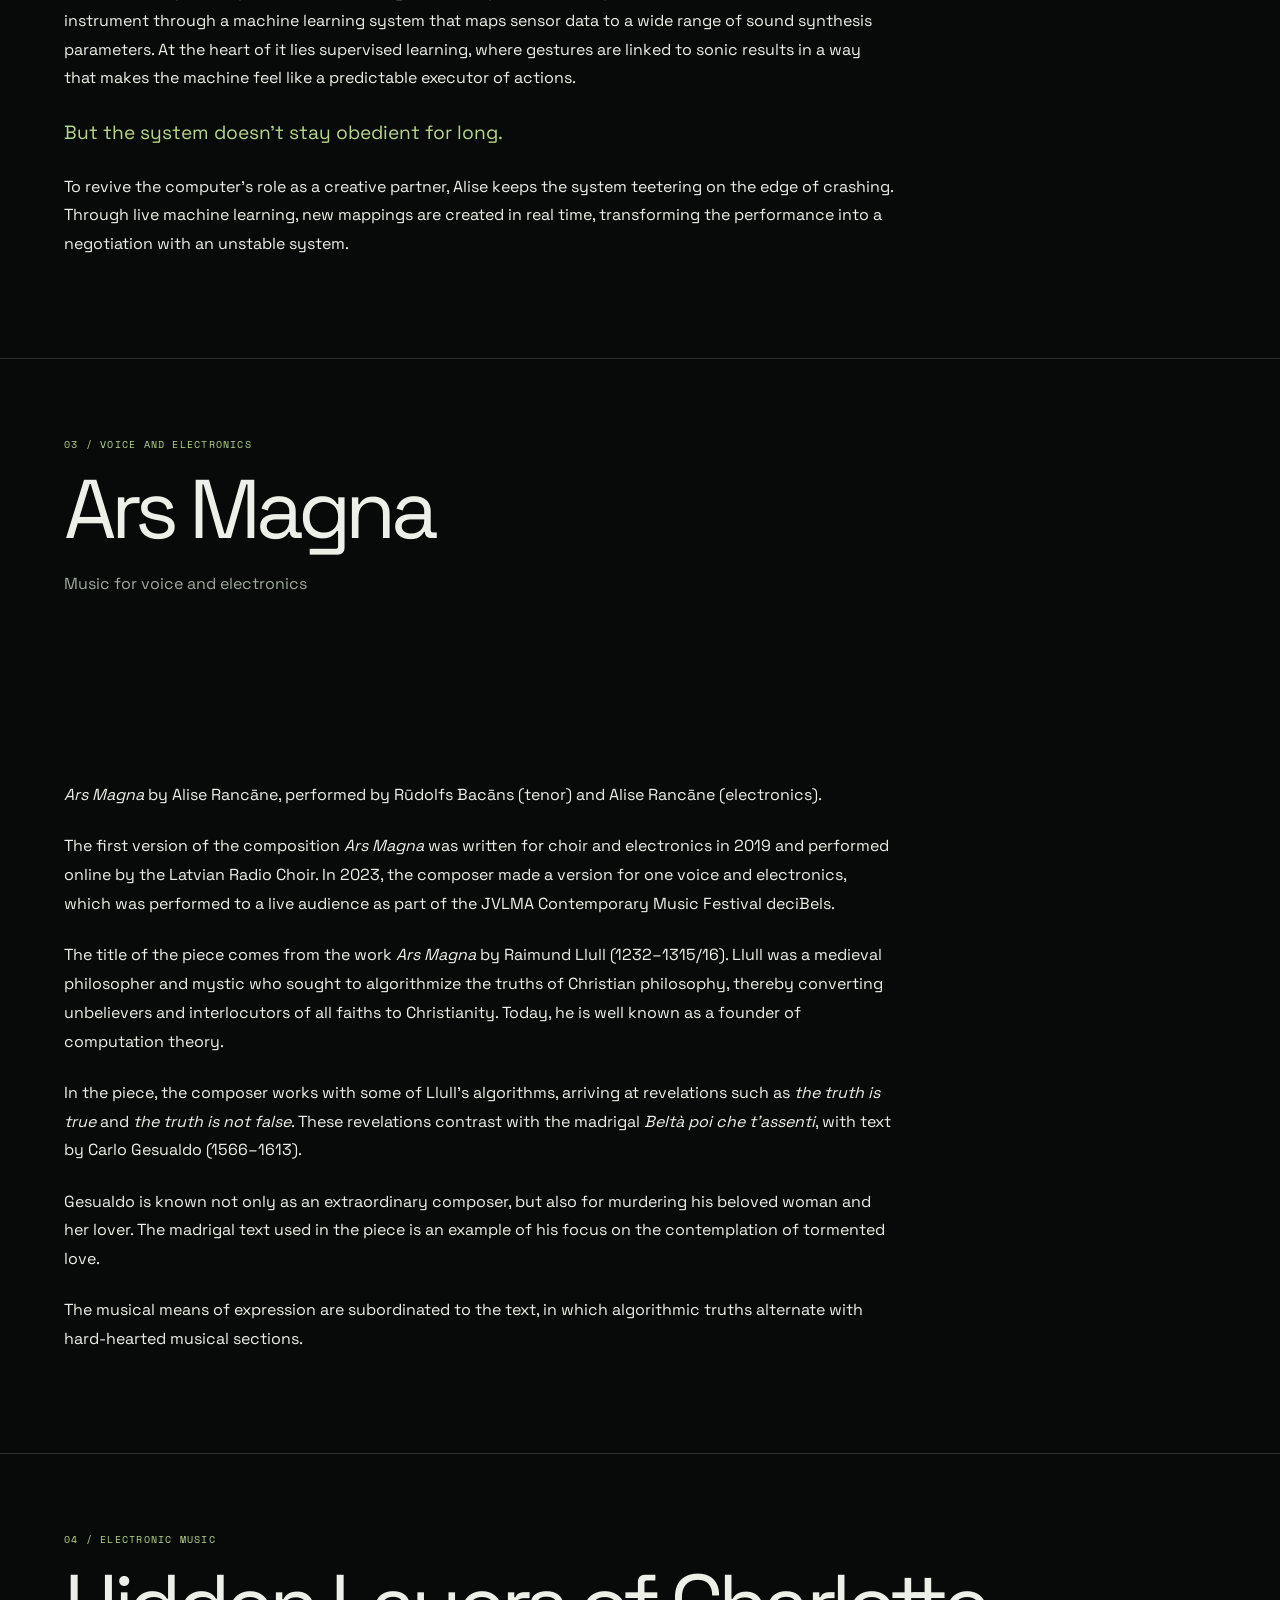
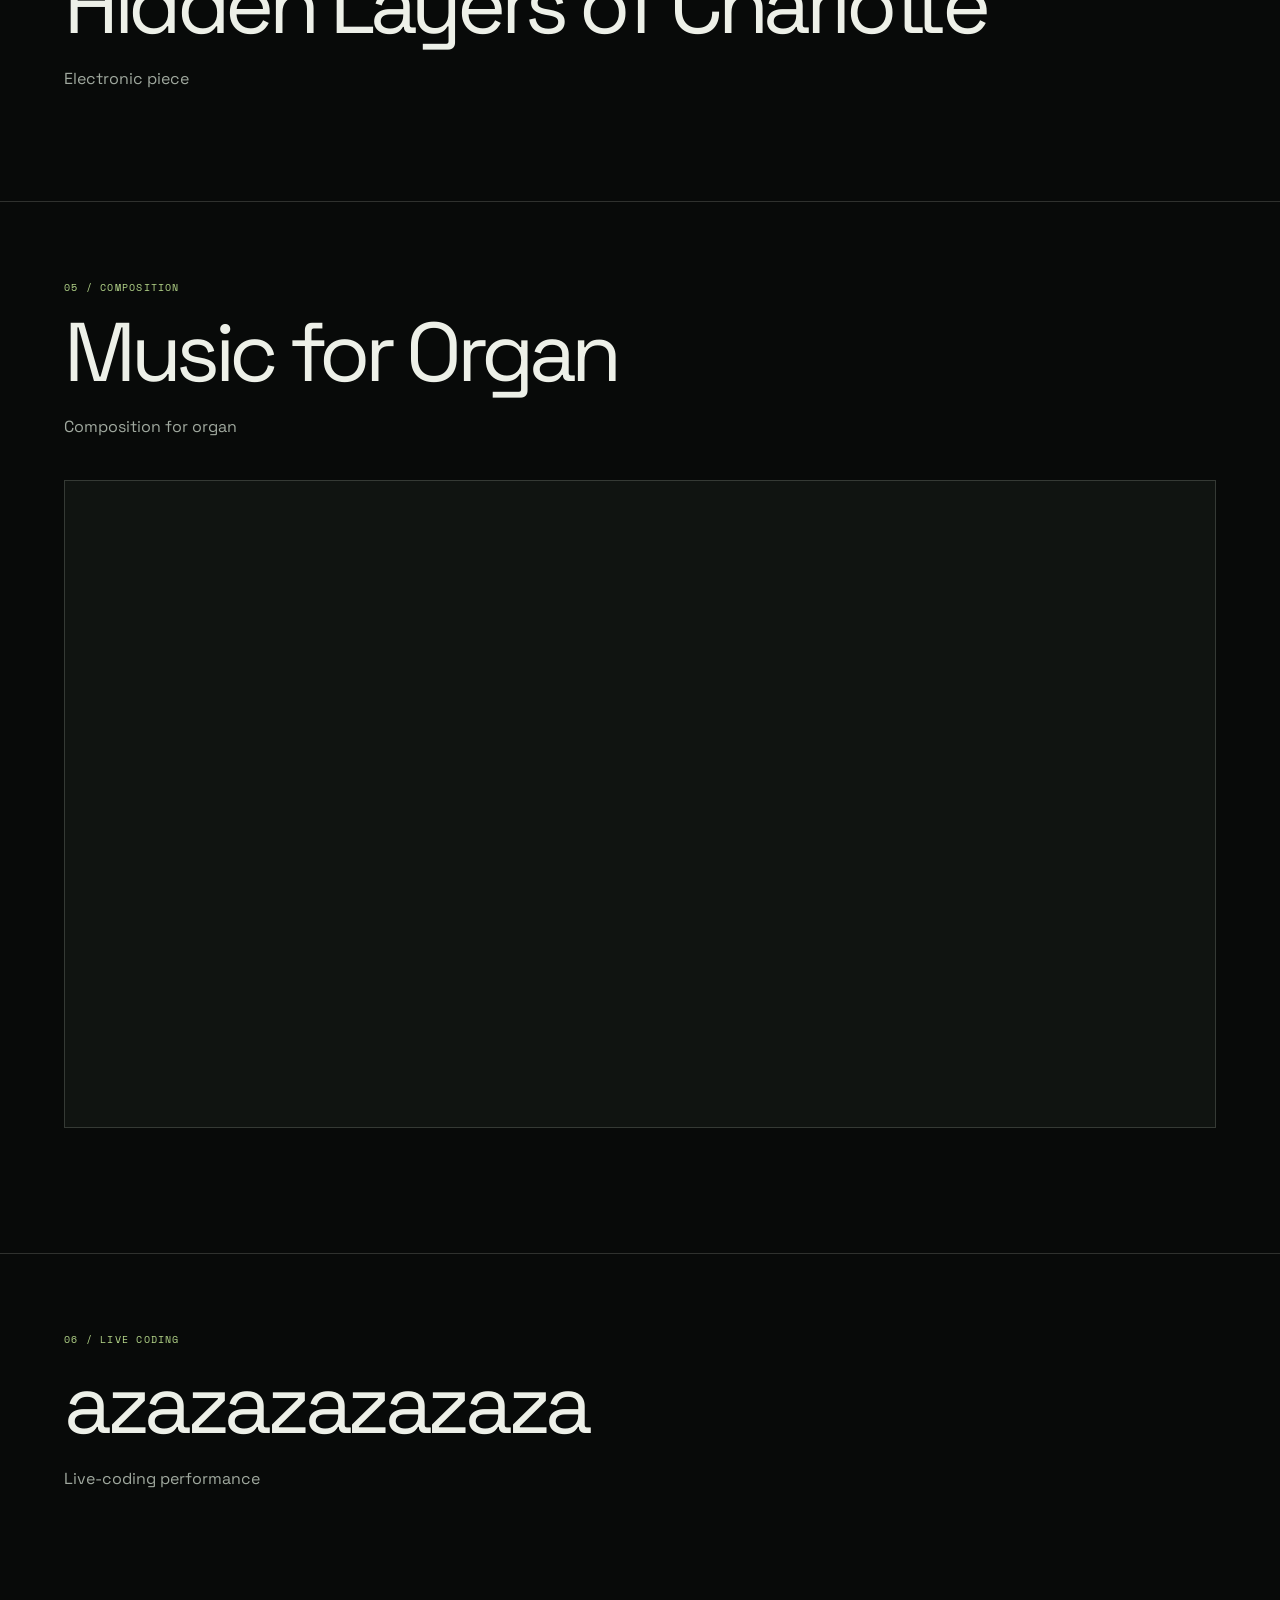
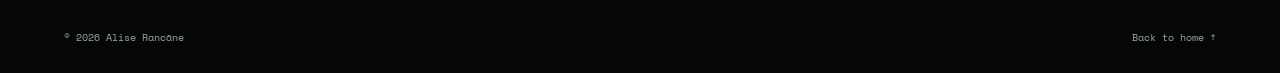
==== commit aea08b98: "Update works.html" ====
--- a/works.html
+++ b/works.html
@@ -5,7 +5,7 @@
   <meta charset="utf-8">
   <meta name="viewport" content="width=device-width, initial-scale=1">
   <meta name="description" content="Selected compositions, electronic music and interdisciplinary works by Alise Rancāne.">
-  <title>Works — Alise Rancāne</title>
+  <title>Works ● Alise Rancāne</title>
   <link rel="stylesheet" href="style.css">
 </head>
 
@@ -88,13 +88,47 @@
 
     </section>
 
-    <section id="blue-moon-station" class="work-detail">
-      <p class="project-type">01 / Ensemble</p>
-      <h2>Blue Moon Station</h2>
-      <p class="work-subtitle">Music for six musicians and computers</p>
-
-      <!-- Add media and description here -->
-    </section>
+
+<section id="blue-moon-station" class="work-detail">
+  <p class="project-type">01 / Ensemble</p>
+  <h2>Blue Moon Station</h2>
+  <p class="work-subtitle">Musical game for six electronic musicians</p>
+
+  <div class="work-video">
+    <iframe
+      src="https://www.youtube-nocookie.com/embed/oLTLxN2gwDc?start=2421"
+      title="Blue Moon Station — Alise Rancāne"
+      loading="lazy"
+      allow="accelerometer; autoplay; clipboard-write; encrypted-media; gyroscope; picture-in-picture; web-share"
+      referrerpolicy="strict-origin-when-cross-origin"
+      allowfullscreen>
+    </iframe>
+  </div>
+
+  <div class="work-description">
+    <p>
+      <em>Blue Moon Station</em> is a musical game for six electronic
+      musicians, structured around four progressive levels.
+    </p>
+
+    <p>
+      Using a shared Max/MSP patch, the musicians prepare and trigger
+      samples combining outer-space-like sounds, chaotic rhythmic
+      textures, spoken instructions, and statements drawn from the
+      Space Renaissance manifesto. As the game progresses, the samples
+      become shorter and the musical material increasingly compressed,
+      creating a contrast between pitched, space-inspired sounds and
+      irregular, noisy rhythms.
+    </p>
+
+    <p>
+      The piece brings together electronic music performance, live
+      interaction, game mechanics, and speculative ideas about
+      humanity's future in space.
+    </p>
+  </div>
+</section>
+
 
     <section id="collapse" class="work-detail">
       <p class="project-type">02 / Performance</p>
@@ -206,22 +240,22 @@
       <!-- Add media and description here -->
     </section>
 
-    <section id="music-for-organ" class="work-detail">
-      <p class="project-type">05 / Composition</p>
-      <h2>Music for Organ</h2>
-      <p class="work-subtitle">Composition for organ</p>
-
-      <div class="work-video">
-        <iframe
-          src="https://www.youtube-nocookie.com/embed/R5V2gGRiUkI?start=2435"
-          title="Music for Organ — Alise Rancāne"
-          loading="lazy"
-          allow="accelerometer; autoplay; clipboard-write; encrypted-media; gyroscope; picture-in-picture; web-share"
-          referrerpolicy="strict-origin-when-cross-origin"
-          allowfullscreen>
-        </iframe>
-      </div>
-    </section>
+<section id="music-for-organ" class="work-detail">
+  <p class="project-type">05 / Composition</p>
+  <h2>Music for Organ</h2>
+  <p class="work-subtitle">Composition for organ</p>
+
+  <div class="work-video">
+    <iframe
+      src="https://www.youtube-nocookie.com/embed/R5V2gGRiUkI?start=2435"
+      title="Music for Organ — Alise Rancāne"
+      loading="lazy"
+      allow="accelerometer; autoplay; clipboard-write; encrypted-media; gyroscope; picture-in-picture; web-share"
+      referrerpolicy="strict-origin-when-cross-origin"
+      allowfullscreen>
+    </iframe>
+  </div>
+</section>
 
     <section id="azazazazazaza" class="work-detail">
       <p class="project-type">06 / Live coding</p>
--- a/style.css
+++ b/style.css
@@ -1,86 +1,113 @@
-/* ALISE RANCĀNE — PORTFOLIO */
+/* ALISE RANCĀNE — PORTFOLIO
+
+*/
+@import url('https://fonts.googleapis.com/css2?family=Space+Grotesk:wght@400;500;600&family=Space+Mono:wght@400;700&display=swap');
 
 :root {
-  --ink: #ecefe8;
-  --paper: #090c0a;
-  --panel: #111612;
-  --accent: #9ab58a;
-  --accent-dark: #182116;
-  --muted: #a1aaa1;
-  --line: rgba(236, 239, 232, 0.18);
-  --sans: "Segoe UI", Arial, Helvetica, sans-serif;
+  --ink: #edf0e8;
+  --paper: #080a09;
+  --panel: #101411;
+  --panel-raised: rgba(12, 16, 13, 0.97);
+  --accent: #b6d88b;
+  --accent-dark: #111a0d;
+  --muted: #a0a99f;
+  --line: rgba(237, 240, 232, 0.17);
+  --line-strong: rgba(237, 240, 232, 0.3);
+  --sans: "Space Grotesk", "Segoe UI", Arial, sans-serif;
+  --mono: "Space Mono", "Courier New", monospace;
   --gutter: clamp(1rem, 5vw, 5rem);
   --content-offset: 25%;
+  --ease: cubic-bezier(0.2, 0.7, 0.2, 1);
 }
 
 * { box-sizing: border-box; }
 
 html {
   scroll-behavior: smooth;
-  scroll-padding-top: 2rem;
+  scroll-padding-top: 5rem;
 }
 
 body {
   margin: 0;
   background:
-    radial-gradient(circle at 75% 12%, rgba(93, 125, 81, 0.09), transparent 32rem),
+    radial-gradient(circle at 78% 5%, rgba(125, 163, 93, 0.075), transparent 34rem),
     var(--paper);
   color: var(--ink);
   font-family: var(--sans);
   -webkit-font-smoothing: antialiased;
-}
-
-img { display: block; max-width: 100%; }
+  text-rendering: optimizeLegibility;
+}
+
+img, video, iframe { display: block; max-width: 100%; }
 a { color: inherit; }
 button { color: inherit; font: inherit; }
 ::selection { background: var(--accent); color: var(--accent-dark); }
 
+a:focus-visible,
+button:focus-visible {
+  outline: 1px solid var(--accent);
+  outline-offset: 4px;
+}
+
+/* Navigation */
 .site-header {
   position: absolute;
   inset: 0 0 auto;
-  z-index: 20;
+  z-index: 100;
   display: flex;
   align-items: center;
   justify-content: space-between;
   gap: 2rem;
-  min-height: 3rem;
+  min-height: 3.2rem;
   padding: 0.85rem 2.8vw;
   border-bottom: 1px solid var(--line);
-  background: rgba(9, 12, 10, 0.8);
-  backdrop-filter: blur(12px);
+  background: rgba(8, 10, 9, 0.78);
+  backdrop-filter: blur(14px);
 }
 
 .name-link {
   color: var(--accent);
-  font-size: 0.76rem;
-  letter-spacing: 0.14em;
+  font-family: var(--mono);
+  font-size: 0.7rem;
+  letter-spacing: 0.1em;
   text-decoration: none;
   text-transform: uppercase;
   white-space: nowrap;
 }
 
-nav { display: flex; align-items: center; gap: clamp(1rem, 2vw, 2rem); }
+nav {
+  display: flex;
+  align-items: center;
+  gap: clamp(1rem, 2vw, 2rem);
+}
+
 nav a {
   color: var(--ink);
-  font-size: 0.72rem;
-  letter-spacing: 0.1em;
+  font-family: var(--mono);
+  font-size: 0.64rem;
+  letter-spacing: 0.08em;
   text-decoration: none;
   text-transform: uppercase;
   transition: color 180ms ease;
 }
-nav a:hover, nav a:focus-visible, nav a[aria-current="page"] { color: var(--accent); }
+
+nav a:hover,
+nav a:focus-visible,
+nav a[aria-current="page"] { color: var(--accent); }
 
 .menu-button {
   display: none;
   padding: 0.5rem 0;
   border: 0;
   background: none;
-  font-size: 0.75rem;
-  letter-spacing: 0.1em;
+  font-family: var(--mono);
+  font-size: 0.68rem;
+  letter-spacing: 0.08em;
   text-transform: uppercase;
   cursor: pointer;
 }
 
+/* Homepage hero */
 .hero {
   position: relative;
   display: flex;
@@ -93,22 +120,22 @@
 
 .hero-image {
   position: absolute;
-  z-index: -2;
-  inset: 2.8rem var(--gutter) 1.5rem;
-  width: calc(100% - 2 * var(--gutter));
-  height: calc(100% - 4.3rem);
+  inset: 0;
+  width: 100%;
+  height: 100%;
   object-fit: cover;
-  object-position: center 40%;
-  filter: saturate(0.78);
+  object-position: center 35%;
 }
 
 .hero-overlay {
   position: absolute;
-  z-index: -1;
-  inset: 2.8rem var(--gutter) 1.5rem;
-  background:
-    linear-gradient(90deg, rgba(5, 8, 6, 0.38), rgba(5, 8, 6, 0.08) 52%, rgba(5, 8, 6, 0.4)),
-    linear-gradient(0deg, rgba(5, 8, 6, 0.84), rgba(5, 8, 6, 0.08) 78%);
+  inset: 0;
+  background: linear-gradient(
+    90deg,
+    rgba(0, 0, 0, 0.25) 0%,
+    rgba(0, 0, 0, 0.45) 55%,
+    rgba(0, 0, 0, 0.75) 100%
+  );
   pointer-events: none;
 }
 
@@ -123,15 +150,20 @@
 }
 
 .hero-intro { min-width: 0; padding-bottom: 0.3rem; }
-.eyebrow, .project-type {
+
+.eyebrow,
+.project-type {
   color: var(--accent);
-  font-size: 0.68rem;
+  font-family: var(--mono);
+  font-size: 0.64rem;
   font-weight: 400;
-  letter-spacing: 0.15em;
-  line-height: 1.6;
+  letter-spacing: 0.12em;
+  line-height: 1.7;
   text-transform: uppercase;
 }
+
 .hero .eyebrow { margin: 0 0 1.5rem; }
+
 .hero h1 {
   margin: 0;
   font-size: clamp(4rem, 8.4vw, 9rem);
@@ -140,6 +172,8 @@
   line-height: 0.86;
 }
 
+/* Homepage Works hover panel.
+   The label stays visible; the list opens when the panel is hovered/focused. */
 .hero-works {
   width: 100%;
   max-width: 36rem;
@@ -149,7 +183,39 @@
   margin-bottom: 0.4rem;
   border-left: 1px solid var(--line);
 }
-.works-heading { margin: 0 0 0.65rem; }
+
+.works-heading {
+  display: inline-block;
+  margin: 0;
+  padding: 0.5rem 0;
+  cursor: default;
+}
+
+.hero-works-list {
+  position: absolute;
+  left: auto;
+  right: var(--gutter);
+  bottom: 2.1rem;
+  z-index: 30;
+  width: min(36rem, 42vw);
+  padding: 0.5rem 1rem 1rem;
+  border: 1px solid var(--line);
+  background: var(--panel-raised);
+  backdrop-filter: blur(16px);
+  opacity: 0;
+  visibility: hidden;
+  transform: translateY(8px);
+  transition: opacity 220ms var(--ease), transform 220ms var(--ease), visibility 220ms;
+}
+
+.hero-works:hover .hero-works-list,
+.hero-works:focus-within .hero-works-list,
+.hero-works.is-open .hero-works-list {
+  opacity: 1;
+  visibility: visible;
+  transform: translateY(0);
+}
+
 .hero-work {
   display: grid;
   grid-template-columns: 1.6rem minmax(0, 1fr);
@@ -160,34 +226,68 @@
   text-decoration: none;
   transition: padding-left 180ms ease;
 }
+
 .work-index {
   padding-top: 0.1rem;
   color: var(--accent);
-  font-size: 0.68rem;
-  letter-spacing: 0.04em;
-}
-.work-details { display: flex; flex-direction: column; gap: 0.3rem; min-width: 0; }
-.work-title { font-size: 0.88rem; font-weight: 400; line-height: 1.4; overflow-wrap: anywhere; }
-.work-meta { color: var(--muted); font-size: 0.58rem; letter-spacing: 0.1em; line-height: 1.5; text-transform: uppercase; }
-.hero-work:hover, .hero-work:focus-visible { padding-left: 0.3rem; }
-.hero-work:hover .work-title, .hero-work:focus-visible .work-title { color: var(--accent); }
-.works-all, .text-link {
+  font-family: var(--mono);
+  font-size: 0.66rem;
+  letter-spacing: 0.03em;
+}
+
+.work-details {
+  display: flex;
+  flex-direction: column;
+  gap: 0.3rem;
+  min-width: 0;
+}
+
+.work-title {
+  font-size: 0.9rem;
+  font-weight: 400;
+  line-height: 1.4;
+  overflow-wrap: anywhere;
+}
+
+.work-meta {
+  color: var(--muted);
+  font-family: var(--mono);
+  font-size: 0.56rem;
+  letter-spacing: 0.07em;
+  line-height: 1.5;
+  text-transform: uppercase;
+}
+
+.hero-work:hover,
+.hero-work:focus-visible { padding-left: 0.3rem; }
+
+.hero-work:hover .work-title,
+.hero-work:focus-visible .work-title { color: var(--accent); }
+
+.works-all,
+.text-link {
   display: inline-block;
   margin-top: 1rem;
   color: var(--accent);
-  font-size: 0.68rem;
-  letter-spacing: 0.12em;
+  font-family: var(--mono);
+  font-size: 0.64rem;
+  letter-spacing: 0.09em;
   text-decoration: underline;
   text-underline-offset: 0.3rem;
   text-transform: uppercase;
 }
-.works-all:hover, .text-link:hover { color: var(--ink); }
-
+
+.works-all:hover,
+.text-link:hover { color: var(--ink); }
+
+/* General sections */
 .section {
   padding: 7rem var(--gutter);
   border-top: 1px solid var(--line);
 }
+
 .section-heading { margin: 0 0 3.5rem var(--content-offset); }
+
 .section-heading h2 {
   margin: 0;
   font-size: clamp(3rem, 6.8vw, 7rem);
@@ -196,7 +296,12 @@
   line-height: 0.92;
 }
 
-.track-list { margin-left: var(--content-offset); border-top: 1px solid var(--line); }
+/* Music list */
+.track-list {
+  margin-left: var(--content-offset);
+  border-top: 1px solid var(--line);
+}
+
 .track {
   display: grid;
   grid-template-columns: 3rem minmax(0, 1fr) auto;
@@ -207,15 +312,45 @@
   text-decoration: none;
   transition: padding 180ms ease, color 180ms ease, background 180ms ease;
 }
-.track-number { color: var(--accent); font-size: 0.7rem; letter-spacing: 0.1em; }
-.track-title { font-size: clamp(1.3rem, 2.8vw, 2.7rem); font-weight: 400; letter-spacing: -0.04em; line-height: 1.15; }
-.track-action { color: var(--accent); font-size: 0.7rem; letter-spacing: 0.1em; text-transform: uppercase; }
-.track:hover, .track:focus-visible { padding-right: 1rem; padding-left: 1rem; background: var(--accent); color: var(--accent-dark); }
-.track:hover .track-number, .track:hover .track-action,
-.track:focus-visible .track-number, .track:focus-visible .track-action { color: var(--accent-dark); }
+
+.track-number,
+.track-action {
+  color: var(--accent);
+  font-family: var(--mono);
+  font-size: 0.66rem;
+  letter-spacing: 0.08em;
+}
+
+.track-title {
+  font-size: clamp(1.3rem, 2.8vw, 2.7rem);
+  font-weight: 400;
+  letter-spacing: -0.04em;
+  line-height: 1.15;
+}
+
+.track-action { text-transform: uppercase; }
+
+.track:hover,
+.track:focus-visible {
+  padding-right: 1rem;
+  padding-left: 1rem;
+  background: var(--accent);
+  color: var(--accent-dark);
+}
+
+.track:hover .track-number,
+.track:hover .track-action,
+.track:focus-visible .track-number,
+.track:focus-visible .track-action { color: var(--accent-dark); }
+
 .soundcloud-profile-link { margin-top: 1.8rem; }
 
-.project-grid { margin-left: var(--content-offset); border-top: 1px solid var(--line); }
+/* Code project cards */
+.project-grid {
+  margin-left: var(--content-offset);
+  border-top: 1px solid var(--line);
+}
+
 .project-card {
   display: grid;
   grid-template-columns: 0.65fr 1.2fr minmax(0, 1.5fr) auto;
@@ -224,7 +359,9 @@
   padding: 1.8rem 0;
   border-bottom: 1px solid var(--line);
 }
+
 .project-card .project-type { margin: 0; }
+
 .project-card h3 {
   margin: 0;
   font-size: clamp(1.3rem, 2.3vw, 2.2rem);
@@ -232,26 +369,77 @@
   letter-spacing: -0.04em;
   line-height: 1.15;
 }
-.project-card p:not(.project-type) { margin: 0; color: var(--muted); font-size: 0.92rem; line-height: 1.7; }
+
+.project-card p:not(.project-type) {
+  margin: 0;
+  color: var(--muted);
+  font-size: 0.92rem;
+  line-height: 1.7;
+}
+
 .project-card > a {
   color: var(--accent);
-  font-size: 0.68rem;
-  letter-spacing: 0.08em;
+  font-family: var(--mono);
+  font-size: 0.62rem;
+  letter-spacing: 0.06em;
   text-decoration: underline;
   text-underline-offset: 0.3rem;
   text-transform: uppercase;
 }
 
-.about-copy, .contact-copy { max-width: 60rem; margin-left: var(--content-offset); }
-.about-copy p { max-width: 48rem; margin: 0 0 1.5rem; color: var(--muted); font-size: 1rem; line-height: 1.85; }
-.about-copy .lead { margin-bottom: 2rem; color: var(--ink); font-size: clamp(1.2rem, 2vw, 1.5rem); letter-spacing: -0.02em; line-height: 1.65; }
-
-.contact-section { background: var(--accent); color: var(--accent-dark); border-top: 0; }
+/* About and contact */
+.about-copy,
+.contact-copy {
+  max-width: 60rem;
+  margin-left: var(--content-offset);
+}
+
+.about-copy p {
+  max-width: 48rem;
+  margin: 0 0 1.5rem;
+  color: var(--muted);
+  font-size: 1rem;
+  line-height: 1.85;
+}
+
+.about-copy .lead {
+  margin-bottom: 2rem;
+  color: var(--ink);
+  font-size: clamp(1.2rem, 2vw, 1.5rem);
+  letter-spacing: -0.02em;
+  line-height: 1.65;
+}
+
+.contact-section {
+  background: var(--accent);
+  color: var(--accent-dark);
+  border-top: 0;
+}
+
 .contact-section .section-heading h2 { color: var(--accent-dark); }
-.contact-copy > p { max-width: 55rem; margin-top: 0; font-size: clamp(1.8rem, 4vw, 4rem); letter-spacing: -0.045em; line-height: 1.15; }
-.contact-links { display: flex; flex-wrap: wrap; gap: 2rem; margin-top: 2rem; }
-.contact-links a { font-size: 0.95rem; text-underline-offset: 0.4rem; overflow-wrap: anywhere; }
-
+
+.contact-copy > p {
+  max-width: 55rem;
+  margin-top: 0;
+  font-size: clamp(1.8rem, 4vw, 4rem);
+  letter-spacing: -0.045em;
+  line-height: 1.15;
+}
+
+.contact-links {
+  display: flex;
+  flex-wrap: wrap;
+  gap: 2rem;
+  margin-top: 2rem;
+}
+
+.contact-links a {
+  font-size: 0.95rem;
+  text-underline-offset: 0.4rem;
+  overflow-wrap: anywhere;
+}
+
+/* Footer */
 footer {
   display: flex;
   align-items: center;
@@ -260,16 +448,28 @@
   padding: 1.8rem var(--gutter);
   background: #050706;
   color: var(--muted);
-  font-size: 0.7rem;
-}
+  font-family: var(--mono);
+  font-size: 0.64rem;
+}
+
 footer p { margin: 0; }
 footer a { text-decoration: none; }
 footer a:hover { color: var(--accent); }
 
 /* Works page */
+.works-body .site-header {
+  position: sticky;
+  top: 0;
+  z-index: 1000;
+  min-height: 4rem;
+  background: rgba(8, 10, 9, 0.96);
+}
+
 .works-page { padding-top: 3rem; }
+
 .works-intro { padding: 7rem var(--gutter) 3rem; }
 .works-intro .eyebrow { margin: 0 0 1rem; }
+
 .works-intro h1 {
   margin: 0;
   font-size: clamp(4rem, 9vw, 8rem);
@@ -277,8 +477,16 @@
   letter-spacing: -0.075em;
   line-height: 0.9;
 }
-.works-intro-copy { margin: 1.5rem 0 0; color: var(--muted); font-size: 1rem; line-height: 1.7; }
-.works-index { padding: 0 var(--gutter) 5rem; }
+
+.works-intro-copy {
+  margin: 1.5rem 0 0;
+  color: var(--muted);
+  font-size: 1rem;
+  line-height: 1.7;
+}
+
+.works-index { padding: 1.5rem var(--gutter) 5rem; }
+
 .works-row {
   display: grid;
   grid-template-columns: 3rem minmax(0, 1fr) minmax(8rem, 0.4fr);
@@ -288,19 +496,45 @@
   border-top: 1px solid var(--line);
   text-decoration: none;
 }
+
 .works-row:last-child { border-bottom: 1px solid var(--line); }
-.works-row-main { display: flex; flex-direction: column; gap: 0.35rem; min-width: 0; }
-.works-row-title { font-size: clamp(1.4rem, 3vw, 2.6rem); letter-spacing: -0.04em; line-height: 1.15; }
-.works-row-meta, .works-row-type { color: var(--muted); font-size: 0.68rem; letter-spacing: 0.08em; line-height: 1.5; text-transform: uppercase; }
+
+.works-row-main {
+  display: flex;
+  flex-direction: column;
+  gap: 0.35rem;
+  min-width: 0;
+}
+
+.works-row-title {
+  font-size: clamp(1.4rem, 3vw, 2.6rem);
+  letter-spacing: -0.04em;
+  line-height: 1.15;
+}
+
+.works-row-meta,
+.works-row-type {
+  color: var(--muted);
+  font-family: var(--mono);
+  font-size: 0.64rem;
+  letter-spacing: 0.06em;
+  line-height: 1.5;
+  text-transform: uppercase;
+}
+
 .works-row-type { text-align: right; }
-.works-row:hover .works-row-title, .works-row:focus-visible .works-row-title { color: var(--accent); }
+
+.works-row:hover .works-row-title,
+.works-row:focus-visible .works-row-title { color: var(--accent); }
 
 .work-detail {
-  scroll-margin-top: 2rem;
-  padding: 6rem var(--gutter);
+  scroll-margin-top: 5rem;
+  padding: clamp(3.5rem, 6vw, 6rem) var(--gutter);
   border-top: 1px solid var(--line);
 }
+
 .work-detail > .project-type { margin: 0 0 1rem; }
+
 .work-detail h2 {
   max-width: 65rem;
   margin: 0;
@@ -309,7 +543,14 @@
   letter-spacing: -0.065em;
   line-height: 0.98;
 }
-.work-subtitle { margin: 1.2rem 0 2rem; color: var(--muted); font-size: 1rem; line-height: 1.7; }
+
+.work-subtitle {
+  margin: 1.2rem 0 2rem;
+  color: var(--muted);
+  font-size: 1rem;
+  line-height: 1.7;
+}
+
 .work-placeholder {
   display: flex;
   align-items: center;
@@ -320,27 +561,109 @@
   border: 1px solid var(--line);
   background: var(--panel);
   color: var(--muted);
-  font-size: 0.75rem;
-  letter-spacing: 0.08em;
+  font-family: var(--mono);
+  font-size: 0.72rem;
+  letter-spacing: 0.07em;
   text-align: center;
 }
-.placeholder-note { max-width: 48rem; color: var(--muted); font-size: 0.95rem; line-height: 1.8; }
-
+
+.placeholder-note {
+  max-width: 48rem;
+  color: var(--muted);
+  font-size: 0.95rem;
+  line-height: 1.8;
+}
+
+/* Unified video sizing */
+.work-video {
+  display: block;
+  width: 100%;
+  max-width: 1500px;
+  aspect-ratio: 16 / 9;
+  margin: 2.5rem 0 3rem;
+  overflow: hidden;
+  border: 1px solid var(--line);
+  background: var(--panel);
+}
+
+.work-video iframe {
+  display: block;
+  width: 100%;
+  height: 100%;
+  border: 0;
+}
+
+.work-description {
+  max-width: 52rem;
+  margin-top: 2rem;
+}
+
+.work-description p {
+  margin: 0 0 1.4rem;
+  color: var(--ink);
+  font-size: 1rem;
+  line-height: 1.8;
+}
+
+#collapse .work-description p:nth-child(2) {
+  color: var(--accent);
+  font-size: 1.2rem;
+}
+
+/* Bandcamp player */
+.work-bandcamp {
+  width: 100%;
+  max-width: 710px;
+  margin: 2rem 0;
+  overflow: hidden;
+}
+
+.work-bandcamp iframe {
+  display: block;
+  width: 100%;
+  height: 120px;
+  border: 0;
+}
+
+/* Tablet */
 @media (max-width: 1100px) {
   :root { --content-offset: 15%; }
-  .hero-content { grid-template-columns: minmax(0, 1fr) minmax(17rem, 0.9fr); gap: 3vw; padding-right: 1vw; padding-left: 1vw; }
+
+  .hero-content {
+    grid-template-columns: minmax(0, 1fr) minmax(17rem, 0.9fr);
+    gap: 3vw;
+    padding-right: 1vw;
+    padding-left: 1vw;
+  }
+
   .hero h1 { font-size: clamp(3.8rem, 7.5vw, 7rem); }
   .hero-works { padding-left: 1rem; }
   .hero-work { padding-top: 0.6rem; padding-bottom: 0.6rem; }
-  .project-card { grid-template-columns: 1fr 1.5fr; gap: 0.8rem 1.5rem; }
-  .project-card p:not(.project-type), .project-card > a { grid-column: 2; }
-  .project-card > a { justify-self: start; margin-top: 0.3rem; }
-}
-
+
+  .project-card {
+    grid-template-columns: 1fr 1.5fr;
+    gap: 0.8rem 1.5rem;
+  }
+
+  .project-card p:not(.project-type),
+  .project-card > a { grid-column: 2; }
+
+  .project-card > a {
+    justify-self: start;
+    margin-top: 0.3rem;
+  }
+}
+
+/* Mobile navigation and responsive layout */
 @media (max-width: 800px) {
-  :root { --gutter: 1rem; --content-offset: 0%; }
+  :root {
+    --gutter: 1rem;
+    --content-offset: 0%;
+  }
+
   .site-header { padding: 0.85rem 1rem; }
   .menu-button { display: block; }
+
   nav {
     position: absolute;
     top: 100%;
@@ -353,43 +676,132 @@
     background: var(--paper);
     border-bottom: 1px solid var(--line);
   }
+
   nav.open { display: flex; }
-  nav a { padding: 1rem; border-top: 1px solid var(--line); }
-  .hero { min-height: 0; padding: 5rem 0.75rem 1rem; }
-  .hero-image, .hero-overlay { inset: 2.5rem 0.75rem 0.75rem; width: calc(100% - 1.5rem); height: calc(100% - 3.25rem); }
-  .hero-overlay { background: linear-gradient(0deg, rgba(5, 8, 6, 0.92), rgba(5, 8, 6, 0.2) 100%); }
-  .hero-content { grid-template-columns: minmax(0, 1fr); gap: 2.5rem; padding: 8rem 1rem 1.5rem; }
-  .hero .eyebrow { margin-bottom: 1.2rem; font-size: 0.62rem; }
+
+  nav a {
+    padding: 1rem;
+    border-top: 1px solid var(--line);
+  }
+
+  .hero {
+    min-height: 0;
+    padding: 5rem 0.75rem 1rem;
+  }
+
+  .hero-image,
+  .hero-overlay {
+    inset: 2.5rem 0.75rem 0.75rem;
+    width: calc(100% - 1.5rem);
+    height: calc(100% - 3.25rem);
+  }
+
+  .hero-overlay {
+    background: linear-gradient(0deg, rgba(5, 8, 6, 0.92), rgba(5, 8, 6, 0.2));
+  }
+
+  .hero-content {
+    grid-template-columns: minmax(0, 1fr);
+    gap: 2.5rem;
+    padding: 8rem 1rem 1.5rem;
+  }
+
+  .hero .eyebrow {
+    margin-bottom: 1.2rem;
+    font-size: 0.62rem;
+  }
+
   .hero h1 { font-size: clamp(3.6rem, 13vw, 6rem); }
-  .hero-works { max-width: none; padding-left: 0; border-left: 0; }
+
+  .hero-works {
+    max-width: none;
+    padding-left: 0;
+    border-left: 0;
+  }
+
+  /* On touch screens the list is always visible; hover is not reliable. */
+  .hero-works-list {
+    position: static;
+    width: 100%;
+    margin-top: 0.5rem;
+    padding: 0.5rem 0 1rem;
+    border: 0;
+    background: transparent;
+    opacity: 1;
+    visibility: visible;
+    transform: none;
+  }
+
   .works-heading { margin-bottom: 0.5rem; }
+
   .section { padding: 5rem 1rem; }
   .section-heading { margin: 0 0 2.5rem; }
   .section-heading h2 { font-size: clamp(3rem, 12vw, 5rem); }
-  .track-list, .project-grid, .about-copy, .contact-copy { margin-left: 0; }
-  .track { grid-template-columns: 2rem minmax(0, 1fr) auto; gap: 0.6rem; padding: 1.2rem 0; }
+
+  .track-list,
+  .project-grid,
+  .about-copy,
+  .contact-copy { margin-left: 0; }
+
+  .track {
+    grid-template-columns: 2rem minmax(0, 1fr) auto;
+    gap: 0.6rem;
+    padding: 1.2rem 0;
+  }
+
   .track-title { font-size: clamp(1.2rem, 5vw, 2rem); }
-  .track-action { font-size: 0.62rem; }
-  .project-card { grid-template-columns: minmax(0, 1fr); gap: 0.65rem; padding: 1.5rem 0; }
-  .project-card p:not(.project-type), .project-card > a { grid-column: auto; }
+  .track-action { font-size: 0.6rem; }
+
+  .project-card {
+    grid-template-columns: minmax(0, 1fr);
+    gap: 0.65rem;
+    padding: 1.5rem 0;
+  }
+
+  .project-card p:not(.project-type),
+  .project-card > a { grid-column: auto; }
+
   .project-card > a { margin-top: 0.5rem; }
   .works-page { padding-top: 2rem; }
   .works-intro { padding: 6rem 1rem 2.5rem; }
   .works-intro h1 { font-size: clamp(3.5rem, 14vw, 6rem); }
-  .works-index { padding: 0 1rem 3.5rem; }
-  .works-row { grid-template-columns: 2rem minmax(0, 1fr); gap: 0.75rem; padding: 1.2rem 0; }
-  .works-row-type { grid-column: 2; text-align: left; }
-  .work-detail { padding: 4.5rem 1rem; }
+  .works-index { padding: 1rem 1rem 3.5rem; }
+
+  .works-row {
+    grid-template-columns: 2rem minmax(0, 1fr);
+    gap: 0.75rem;
+    padding: 1.2rem 0;
+  }
+
+  .works-row-type {
+    grid-column: 2;
+    text-align: left;
+  }
+
+  .work-detail {
+    scroll-margin-top: 4.5rem;
+    padding: 3.5rem 1rem;
+  }
+
   .work-detail h2 { font-size: clamp(2.4rem, 10vw, 4rem); }
+  .work-video { margin: 1.5rem 0 2rem; }
+  .work-description { max-width: 100%; }
+  .work-description p { font-size: 0.96rem; line-height: 1.75; }
+  .work-bandcamp { max-width: 100%; }
   .work-placeholder { min-height: 15rem; }
-  footer { align-items: flex-start; padding: 1.5rem 1rem; }
+
+  footer {
+    align-items: flex-start;
+    padding: 1.5rem 1rem;
+  }
 }
 
 @media (max-width: 520px) {
   .hero-content { padding-top: 7rem; gap: 2rem; }
   .hero h1 { font-size: clamp(3.2rem, 16vw, 5rem); }
   .hero .eyebrow { max-width: 17rem; line-height: 1.8; }
-  .work-meta { font-size: 0.56rem; letter-spacing: 0.08em; }
+  .work-meta { font-size: 0.56rem; letter-spacing: 0.06em; }
+
   .track { grid-template-columns: 1.5rem minmax(0, 1fr); }
   .track-action { grid-column: 2; }
   .contact-links { flex-direction: column; gap: 1rem; }
@@ -398,152 +810,13 @@
 
 @media (prefers-reduced-motion: reduce) {
   html { scroll-behavior: auto; }
-  *, *::before, *::after { scroll-behavior: auto !important; transition-duration: 0.01ms !important; animation-duration: 0.01ms !important; animation-iteration-count: 1 !important; }
-}
-
-/* Works page layout and navigation fixes */
-.works-body .site-header {
-  position: sticky;
-  top: 0;
-  z-index: 1000;
-  min-height: 4rem;
-  background: rgba(9, 12, 10, 0.96);
-}
-
-.works-body .works-index {
-  padding-top: 1.5rem;
-}
-
-.works-body .work-detail {
-  scroll-margin-top: 5rem;
-  padding-top: clamp(3.5rem, 6vw, 6rem);
-}
-
-.works-body .work-description {
-  max-width: 52rem;
-  margin-top: 2rem;
-}
-
-.works-body .work-description p {
-  margin: 0 0 1.25rem;
-  color: var(--ink);
-  font-size: 1rem;
-  line-height: 1.8;
-}
-
-.works-body .work-bandcamp {
-  width: 100%;
-  max-width: 710px;
-  margin: 2rem 0;
-  overflow: hidden;
-}
-
-.works-body .work-bandcamp iframe {
-  display: block;
-  width: 100%;
-  height: 120px;
-  border: 0;
-}
-
-@media (max-width: 800px) {
-  .works-body .site-header {
-    padding: 0.85rem 1rem;
-  }
-
-  .works-body .works-index {
-    padding-top: 1rem;
-  }
-
-  .works-body .work-detail {
-    scroll-margin-top: 4.5rem;
-    padding-top: 3.5rem;
-    padding-bottom: 3.5rem;
-  }
-
-  .works-body .work-description {
-    max-width: 100%;
-  }
-
-  .works-body .work-description p {
-    font-size: 0.96rem;
-    line-height: 1.75;
-  }
-
-  .works-body .work-bandcamp {
-    max-width: 100%;
-  }
-  
-/* Collapse as a Form of Control */
-#collapse .work-video {
-  width: 100%;
-  max-width: 1100px;
-  aspect-ratio: 16 / 9;
-  margin: 2rem 0 3rem;
-  background: var(--panel);
-  border: 1px solid var(--line);
-  overflow: hidden;
-}
-
-#collapse .work-video iframe {
-  display: block;
-  width: 100%;
-  height: 100%;
-  border: 0;
-}
-
-#collapse .work-description {
-  max-width: 52rem;
-  margin-top: 2rem;
-}
-
-#collapse .work-description p {
-  margin: 0 0 1.4rem;
-  color: var(--ink);
-  font-size: 1rem;
-  line-height: 1.8;
-}
-
-#collapse .work-description p:nth-child(2) {
-  color: var(--accent);
-  font-size: 1.2rem;
-}
-
-/* Mobile layout */
-@media (max-width: 800px) {
-  #collapse .work-video {
-    margin: 1.5rem 0 2rem;
-  }
-
-  #collapse .work-description p {
-    font-size: 0.96rem;
-    line-height: 1.75;
-  }
-}
-
-}
-
-
-#collapse .work-video {
-  width: 100%;
-  max-width: 1500px;
-  aspect-ratio: 16 / 9;
-  margin: 2.5rem 0 3rem;
-  background: var(--panel);
-  border: 1px solid var(--line);
-  overflow: hidden;
-}
-
-#collapse .work-video iframe {
-  display: block;
-  width: 100%;
-  height: 100%;
-  border: 0;
-}
-
-@media (max-width: 800px) {
-  #collapse .work-video {
-    aspect-ratio: 16 / 9;
-    margin: 1.5rem 0 2rem;
-  }
-}
-
+
+  *,
+  *::before,
+  *::after {
+    scroll-behavior: auto !important;
+    transition-duration: 0.01ms !important;
+    animation-duration: 0.01ms !important;
+    animation-iteration-count: 1 !important;
+  }
+}
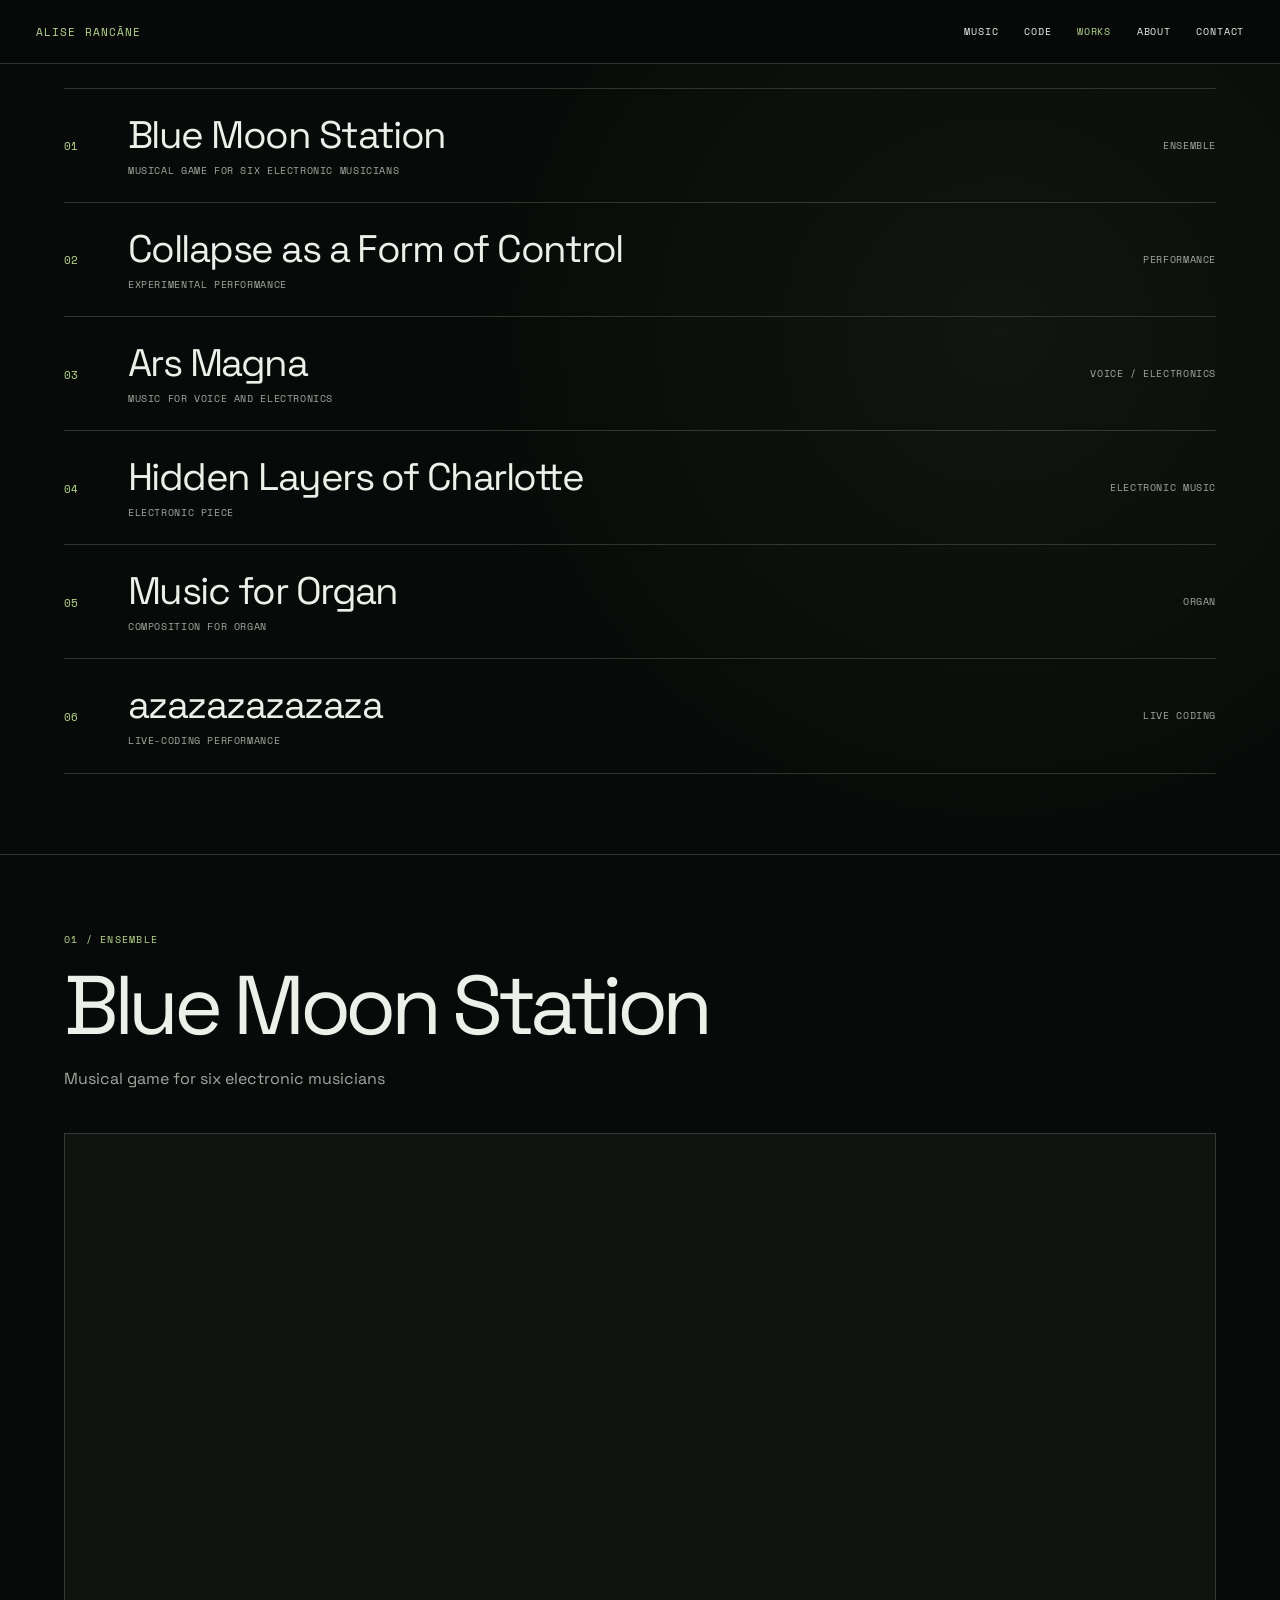
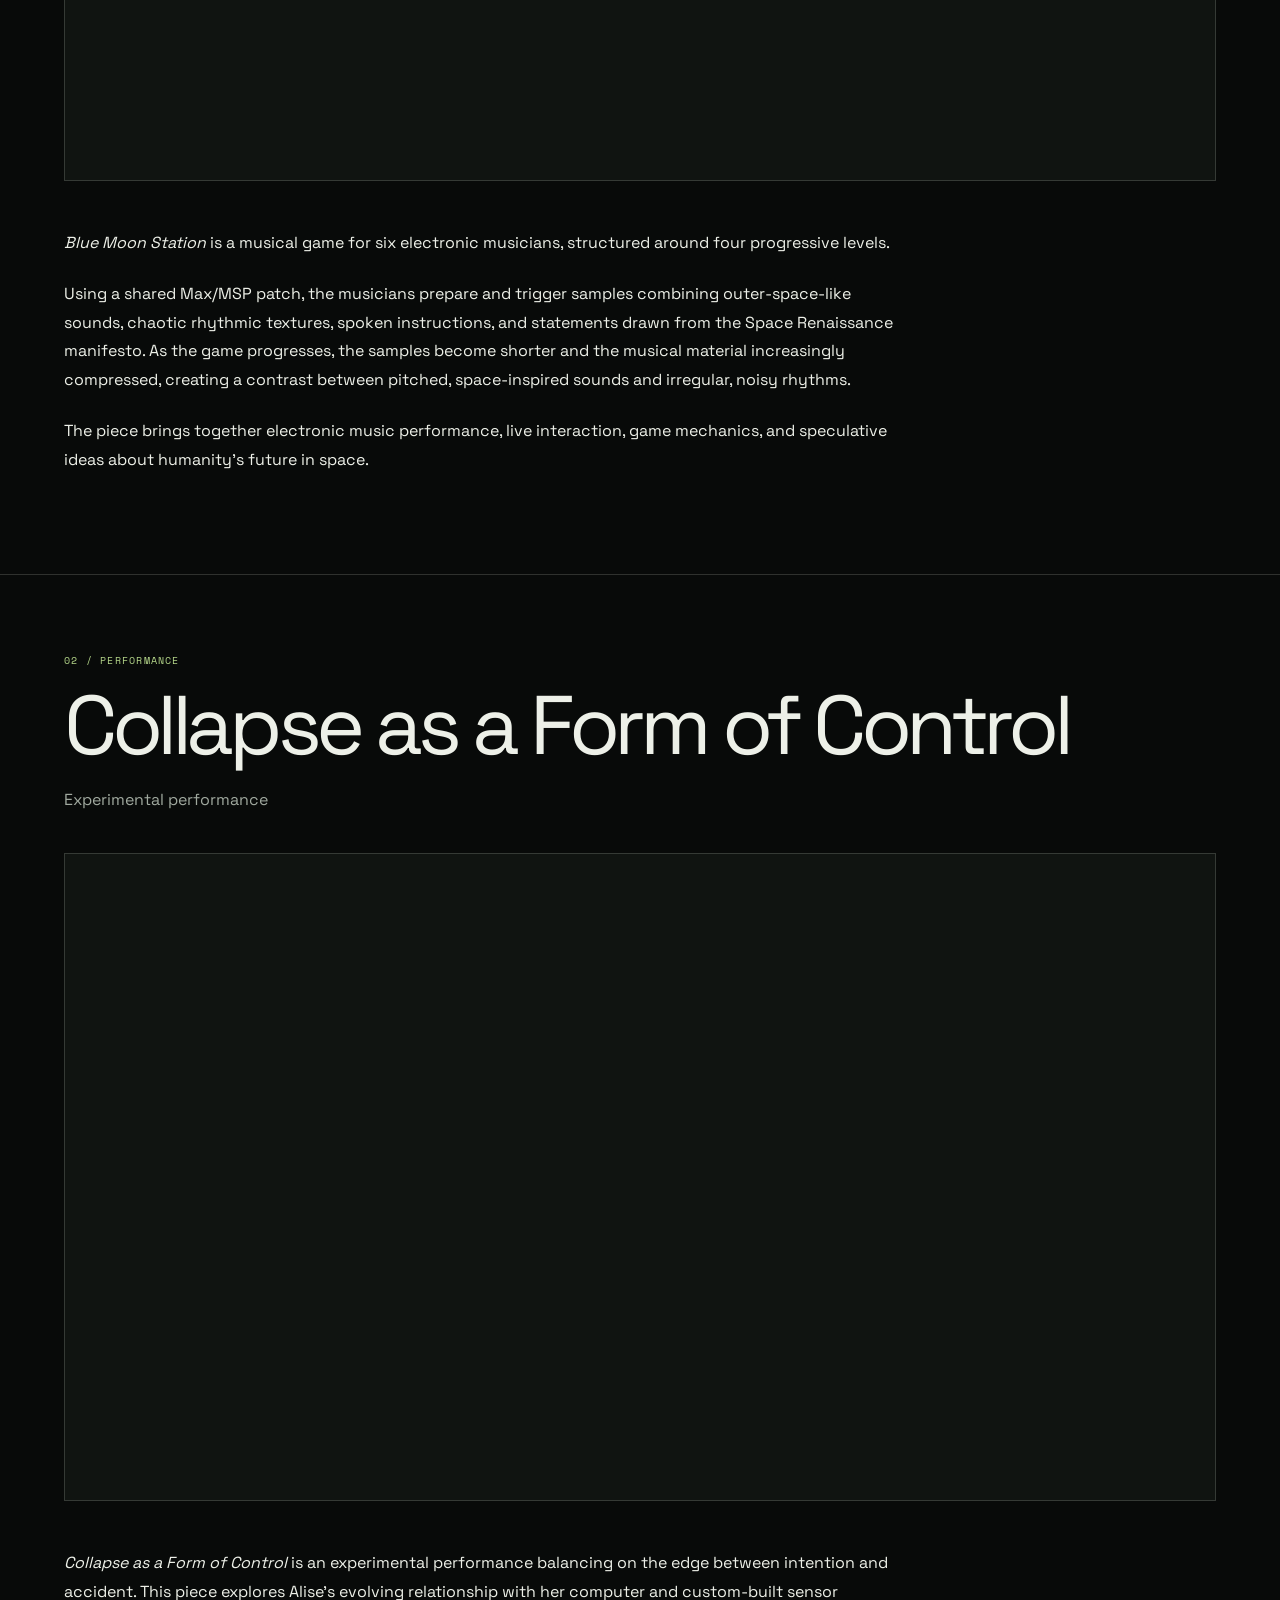
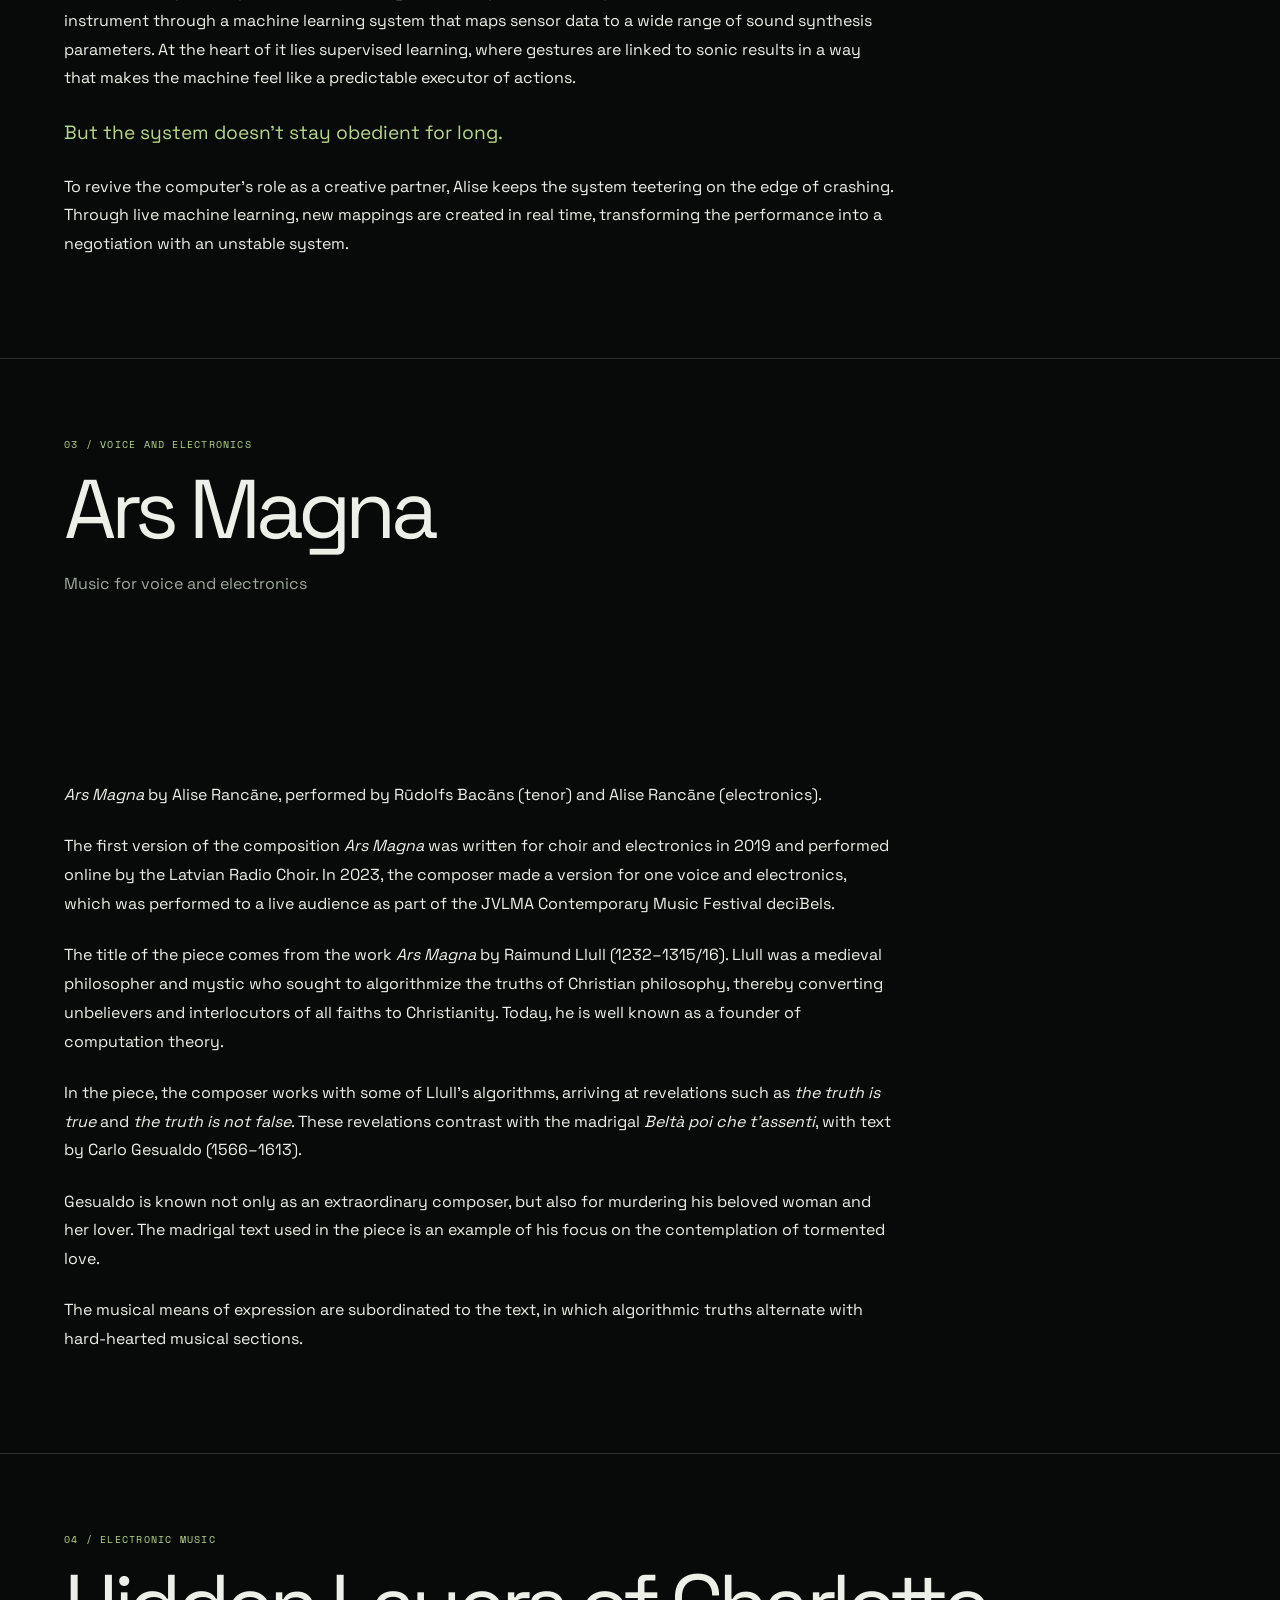
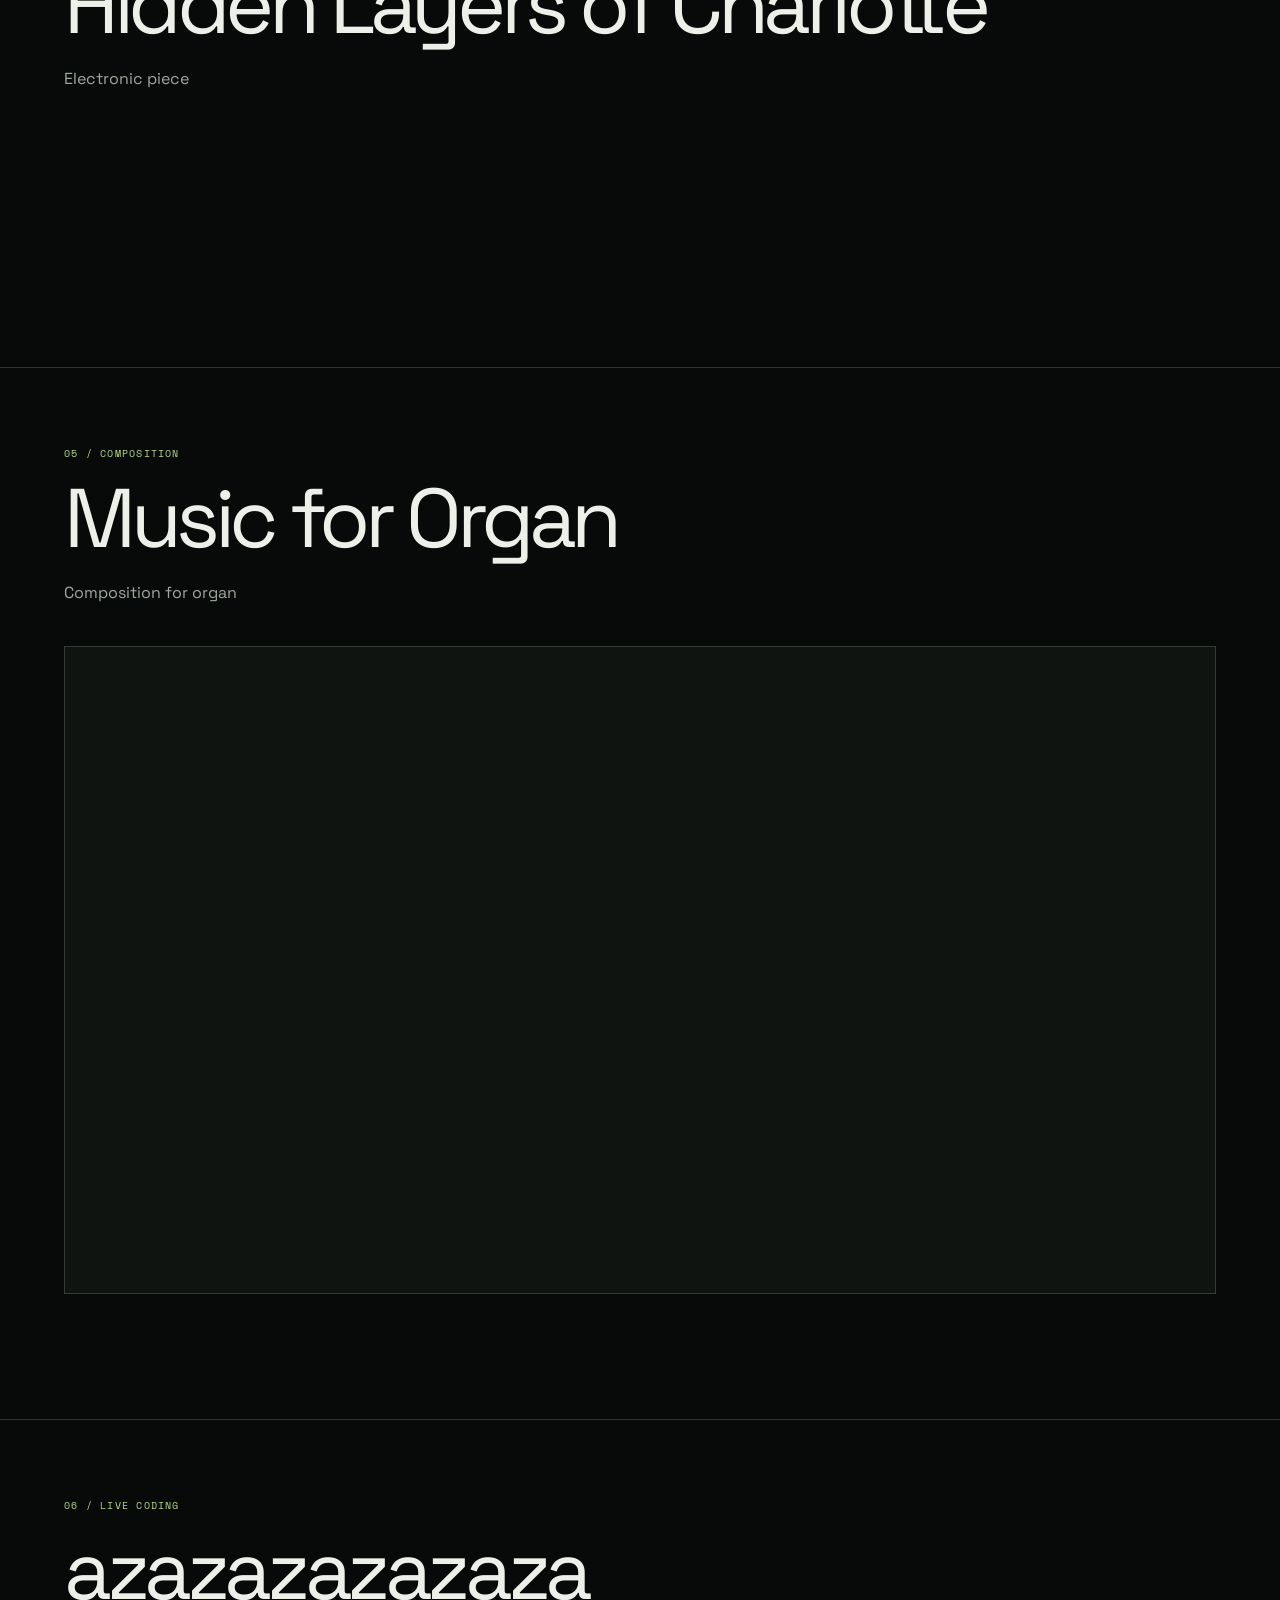
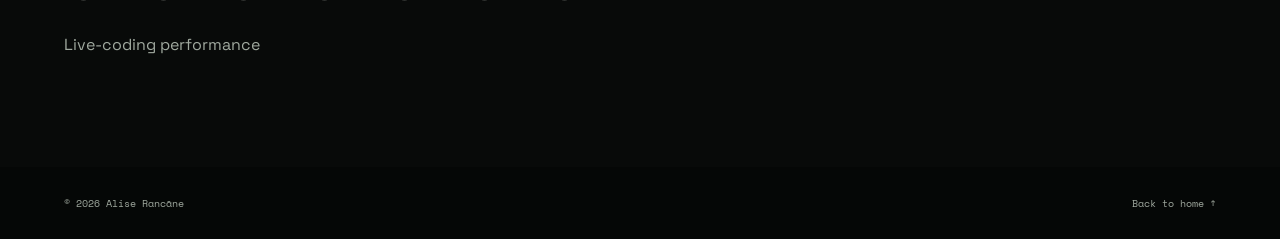
==== commit d0dee849: "Update works.html" ====
--- a/works.html
+++ b/works.html
@@ -5,7 +5,7 @@
   <meta charset="utf-8">
   <meta name="viewport" content="width=device-width, initial-scale=1">
   <meta name="description" content="Selected compositions, electronic music and interdisciplinary works by Alise Rancāne.">
-  <title>Works ● Alise Rancāne</title>
+  <title>Works — Alise Rancāne</title>
   <link rel="stylesheet" href="style.css">
 </head>
 
@@ -30,13 +30,15 @@
 
   <main>
 
+    <!-- WORKS INDEX -->
+
     <section class="works-index" aria-label="Works list">
 
       <a class="works-row" href="#blue-moon-station">
         <span class="work-index">01</span>
         <span class="works-row-main">
           <span class="works-row-title">Blue Moon Station</span>
-          <span class="works-row-meta">Music for six musicians and computers</span>
+          <span class="works-row-meta">Musical game for six electronic musicians</span>
         </span>
         <span class="works-row-type">Ensemble</span>
       </a>
@@ -45,7 +47,7 @@
         <span class="work-index">02</span>
         <span class="works-row-main">
           <span class="works-row-title">Collapse as a Form of Control</span>
-          <span class="works-row-meta">Performance</span>
+          <span class="works-row-meta">Experimental performance</span>
         </span>
         <span class="works-row-type">Performance</span>
       </a>
@@ -72,7 +74,7 @@
         <span class="work-index">05</span>
         <span class="works-row-main">
           <span class="works-row-title">Music for Organ</span>
-          <span class="works-row-meta">Composition</span>
+          <span class="works-row-meta">Composition for organ</span>
         </span>
         <span class="works-row-type">Organ</span>
       </a>
@@ -89,46 +91,50 @@
     </section>
 
 
-<section id="blue-moon-station" class="work-detail">
-  <p class="project-type">01 / Ensemble</p>
-  <h2>Blue Moon Station</h2>
-  <p class="work-subtitle">Musical game for six electronic musicians</p>
-
-  <div class="work-video">
-    <iframe
-      src="https://www.youtube-nocookie.com/embed/oLTLxN2gwDc?start=2421"
-      title="Blue Moon Station — Alise Rancāne"
-      loading="lazy"
-      allow="accelerometer; autoplay; clipboard-write; encrypted-media; gyroscope; picture-in-picture; web-share"
-      referrerpolicy="strict-origin-when-cross-origin"
-      allowfullscreen>
-    </iframe>
-  </div>
-
-  <div class="work-description">
-    <p>
-      <em>Blue Moon Station</em> is a musical game for six electronic
-      musicians, structured around four progressive levels.
-    </p>
-
-    <p>
-      Using a shared Max/MSP patch, the musicians prepare and trigger
-      samples combining outer-space-like sounds, chaotic rhythmic
-      textures, spoken instructions, and statements drawn from the
-      Space Renaissance manifesto. As the game progresses, the samples
-      become shorter and the musical material increasingly compressed,
-      creating a contrast between pitched, space-inspired sounds and
-      irregular, noisy rhythms.
-    </p>
-
-    <p>
-      The piece brings together electronic music performance, live
-      interaction, game mechanics, and speculative ideas about
-      humanity's future in space.
-    </p>
-  </div>
-</section>
-
+    <!-- 01 BLUE MOON STATION -->
+
+    <section id="blue-moon-station" class="work-detail">
+      <p class="project-type">01 / Ensemble</p>
+      <h2>Blue Moon Station</h2>
+      <p class="work-subtitle">Musical game for six electronic musicians</p>
+
+      <div class="work-video">
+        <iframe
+          src="https://www.youtube-nocookie.com/embed/oLTLxN2gwDc?start=2421"
+          title="Blue Moon Station — Alise Rancāne"
+          loading="lazy"
+          allow="accelerometer; autoplay; clipboard-write; encrypted-media; gyroscope; picture-in-picture; web-share"
+          referrerpolicy="strict-origin-when-cross-origin"
+          allowfullscreen>
+        </iframe>
+      </div>
+
+      <div class="work-description">
+        <p>
+          <em>Blue Moon Station</em> is a musical game for six electronic
+          musicians, structured around four progressive levels.
+        </p>
+
+        <p>
+          Using a shared Max/MSP patch, the musicians prepare and trigger
+          samples combining outer-space-like sounds, chaotic rhythmic
+          textures, spoken instructions, and statements drawn from the
+          Space Renaissance manifesto. As the game progresses, the samples
+          become shorter and the musical material increasingly compressed,
+          creating a contrast between pitched, space-inspired sounds and
+          irregular, noisy rhythms.
+        </p>
+
+        <p>
+          The piece brings together electronic music performance, live
+          interaction, game mechanics, and speculative ideas about
+          humanity's future in space.
+        </p>
+      </div>
+    </section>
+
+
+    <!-- 02 COLLAPSE AS A FORM OF CONTROL -->
 
     <section id="collapse" class="work-detail">
       <p class="project-type">02 / Performance</p>
@@ -150,7 +156,7 @@
         <p>
           <em>Collapse as a Form of Control</em> is an experimental performance
           balancing on the edge between intention and accident. This piece
-          explores Alise’s evolving relationship with her computer and
+          explores Alise's evolving relationship with her computer and
           custom-built sensor instrument through a machine learning system that
           maps sensor data to a wide range of sound synthesis parameters.
           At the heart of it lies supervised learning, where gestures are linked
@@ -158,16 +164,19 @@
           executor of actions.
         </p>
 
-        <p>But the system doesn’t stay obedient for long.</p>
-
-        <p>
-          To revive the computer’s role as a creative partner, Alise keeps the
+        <p>But the system doesn't stay obedient for long.</p>
+
+        <p>
+          To revive the computer's role as a creative partner, Alise keeps the
           system teetering on the edge of crashing. Through live machine learning,
           new mappings are created in real time, transforming the performance
           into a negotiation with an unstable system.
         </p>
       </div>
     </section>
+
+
+    <!-- 03 ARS MAGNA -->
 
     <section id="ars-magna" class="work-detail">
       <p class="project-type">03 / Voice and electronics</p>
@@ -181,7 +190,7 @@
           seamless
           title="Listen to Ars Magna by Alise Rancāne on Bandcamp">
           <a href="https://aliserancane.bandcamp.com/track/arsmagna">
-            ArsMagna by Alise Rancāne
+            Ars Magna by Alise Rancāne
           </a>
         </iframe>
       </div>
@@ -232,30 +241,50 @@
       </div>
     </section>
 
+
+    <!-- 04 HIDDEN LAYERS OF CHARLOTTE -->
+
     <section id="hidden-layers-of-charlotte" class="work-detail">
       <p class="project-type">04 / Electronic music</p>
       <h2>Hidden Layers of Charlotte</h2>
       <p class="work-subtitle">Electronic piece</p>
 
-      <!-- Add media and description here -->
-    </section>
-
-<section id="music-for-organ" class="work-detail">
-  <p class="project-type">05 / Composition</p>
-  <h2>Music for Organ</h2>
-  <p class="work-subtitle">Composition for organ</p>
-
-  <div class="work-video">
-    <iframe
-      src="https://www.youtube-nocookie.com/embed/R5V2gGRiUkI?start=2435"
-      title="Music for Organ — Alise Rancāne"
-      loading="lazy"
-      allow="accelerometer; autoplay; clipboard-write; encrypted-media; gyroscope; picture-in-picture; web-share"
-      referrerpolicy="strict-origin-when-cross-origin"
-      allowfullscreen>
-    </iframe>
-  </div>
-</section>
+      <div class="work-soundcloud">
+        <iframe
+          width="100%"
+          height="166"
+          scrolling="no"
+          frameborder="no"
+          allow="autoplay; encrypted-media"
+          src="https://w.soundcloud.com/player/?url=https%3A//api.soundcloud.com/tracks/soundcloud%253Atracks%253A2387163990&color=%23b6d88b&auto_play=false&hide_related=false&show_comments=true&show_user=true&show_reposts=false&show_teaser=true"
+          title="Hidden Layers of Charlotte — Alise Rancāne"
+          loading="lazy">
+        </iframe>
+      </div>
+    </section>
+
+
+    <!-- 05 MUSIC FOR ORGAN -->
+
+    <section id="music-for-organ" class="work-detail">
+      <p class="project-type">05 / Composition</p>
+      <h2>Music for Organ</h2>
+      <p class="work-subtitle">Composition for organ</p>
+
+      <div class="work-video">
+        <iframe
+          src="https://www.youtube-nocookie.com/embed/R5V2gGRiUkI?start=2435"
+          title="Music for Organ — Alise Rancāne"
+          loading="lazy"
+          allow="accelerometer; autoplay; clipboard-write; encrypted-media; gyroscope; picture-in-picture; web-share"
+          referrerpolicy="strict-origin-when-cross-origin"
+          allowfullscreen>
+        </iframe>
+      </div>
+    </section>
+
+
+    <!-- 06 LIVE CODING -->
 
     <section id="azazazazazaza" class="work-detail">
       <p class="project-type">06 / Live coding</p>
@@ -273,5 +302,6 @@
   </footer>
 
   <script src="script.js"></script>
+
 </body>
 </html>
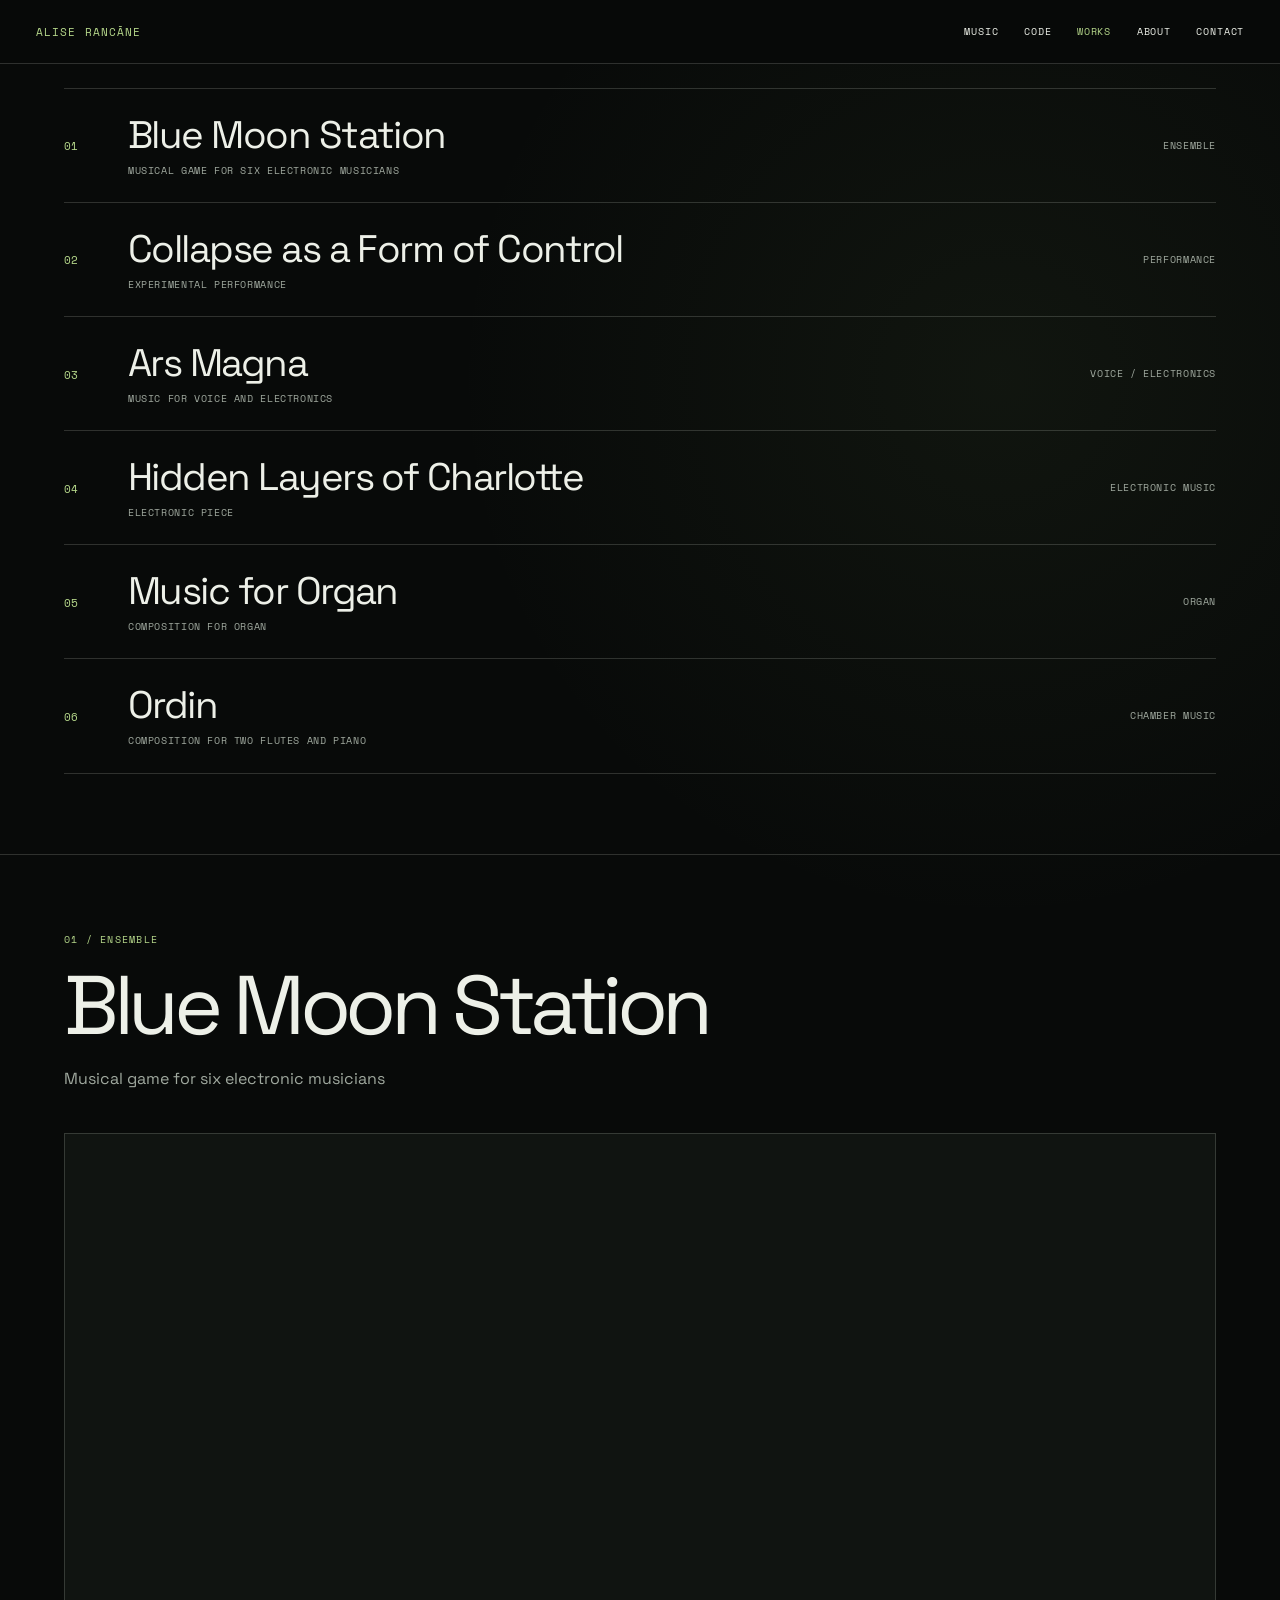
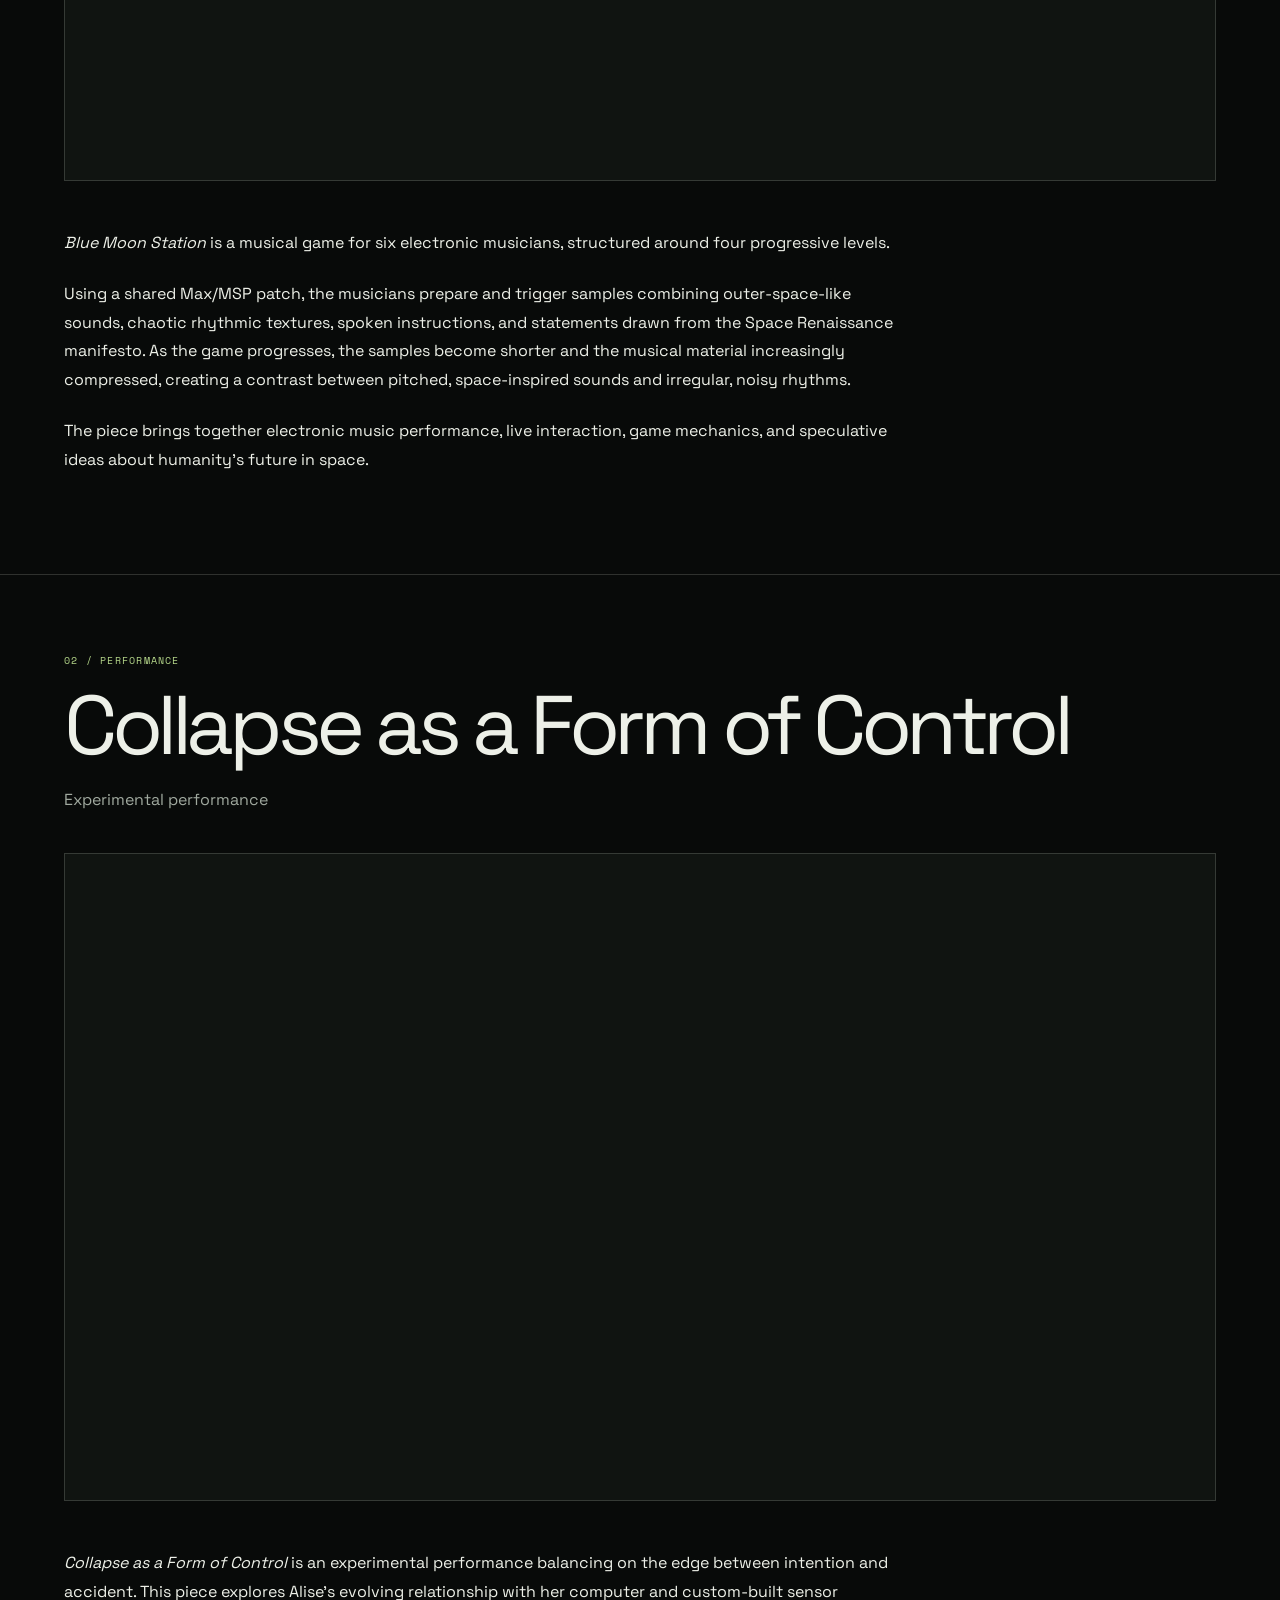
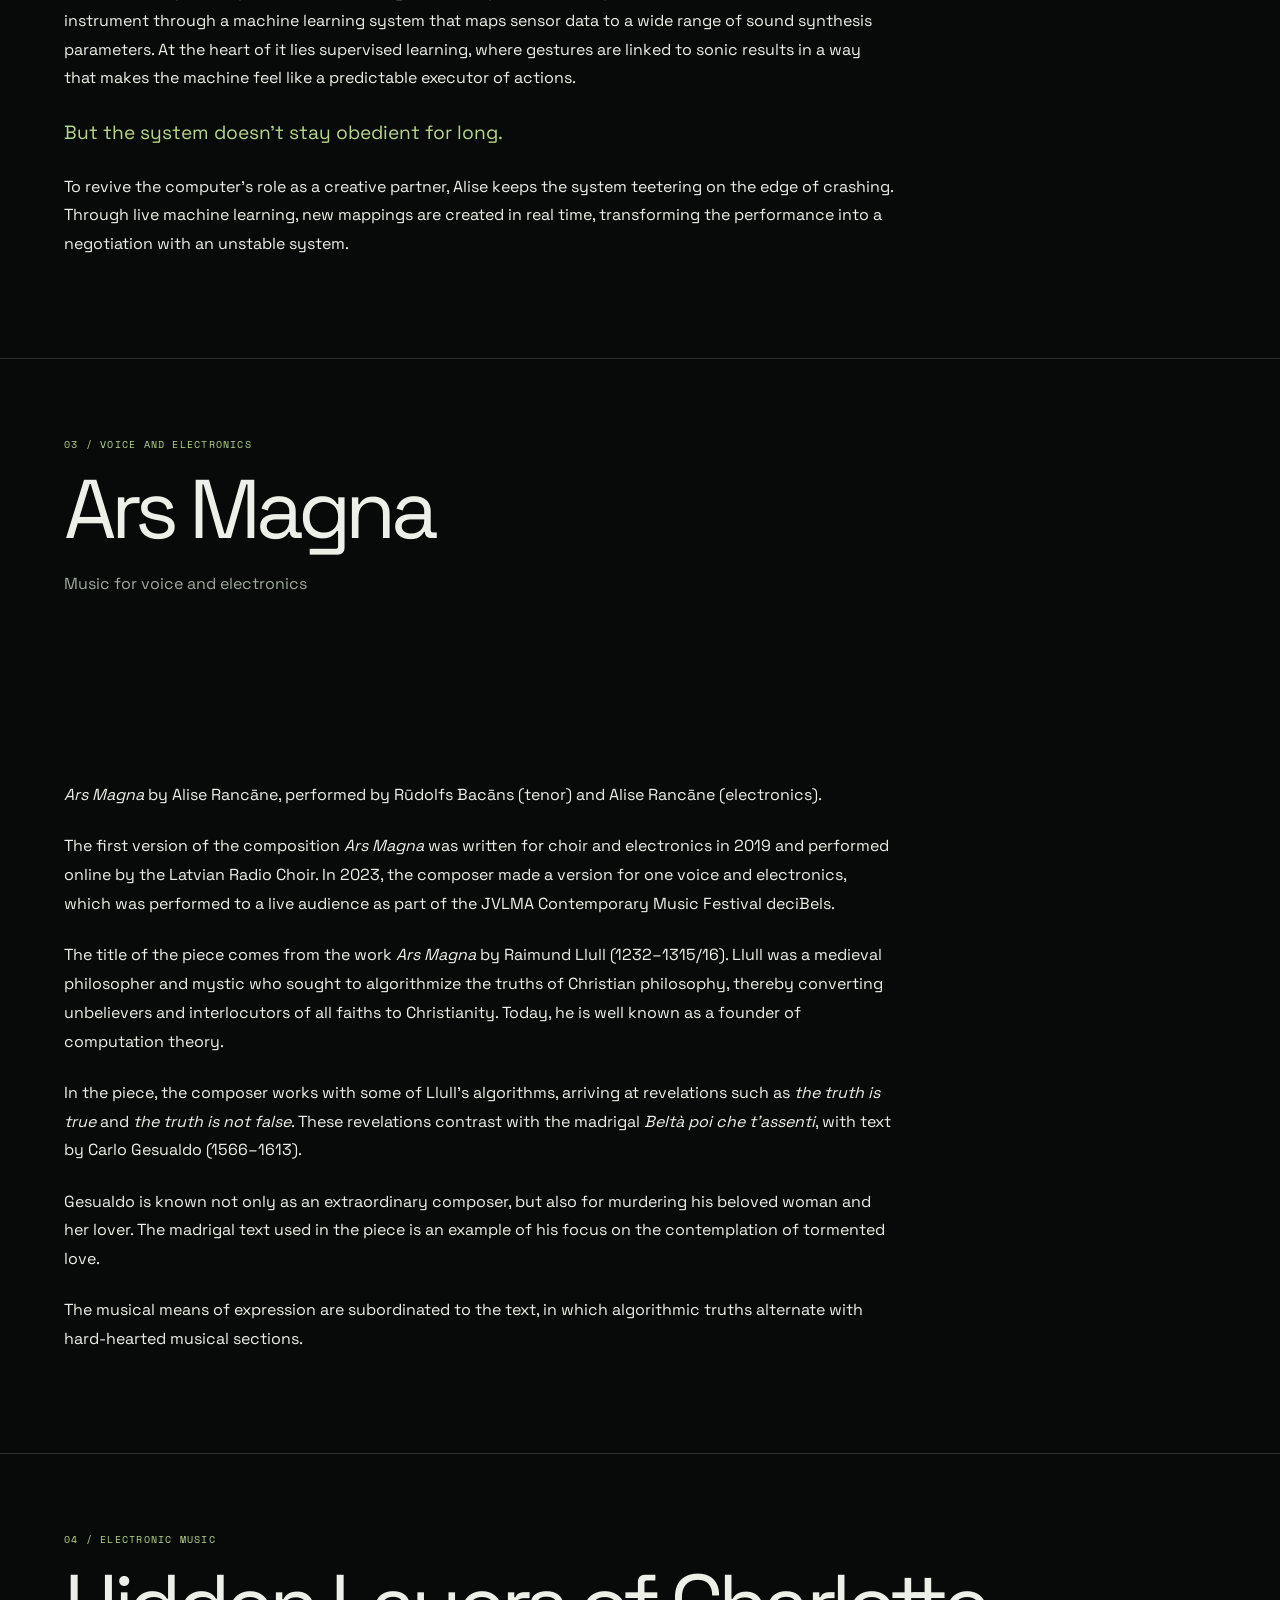
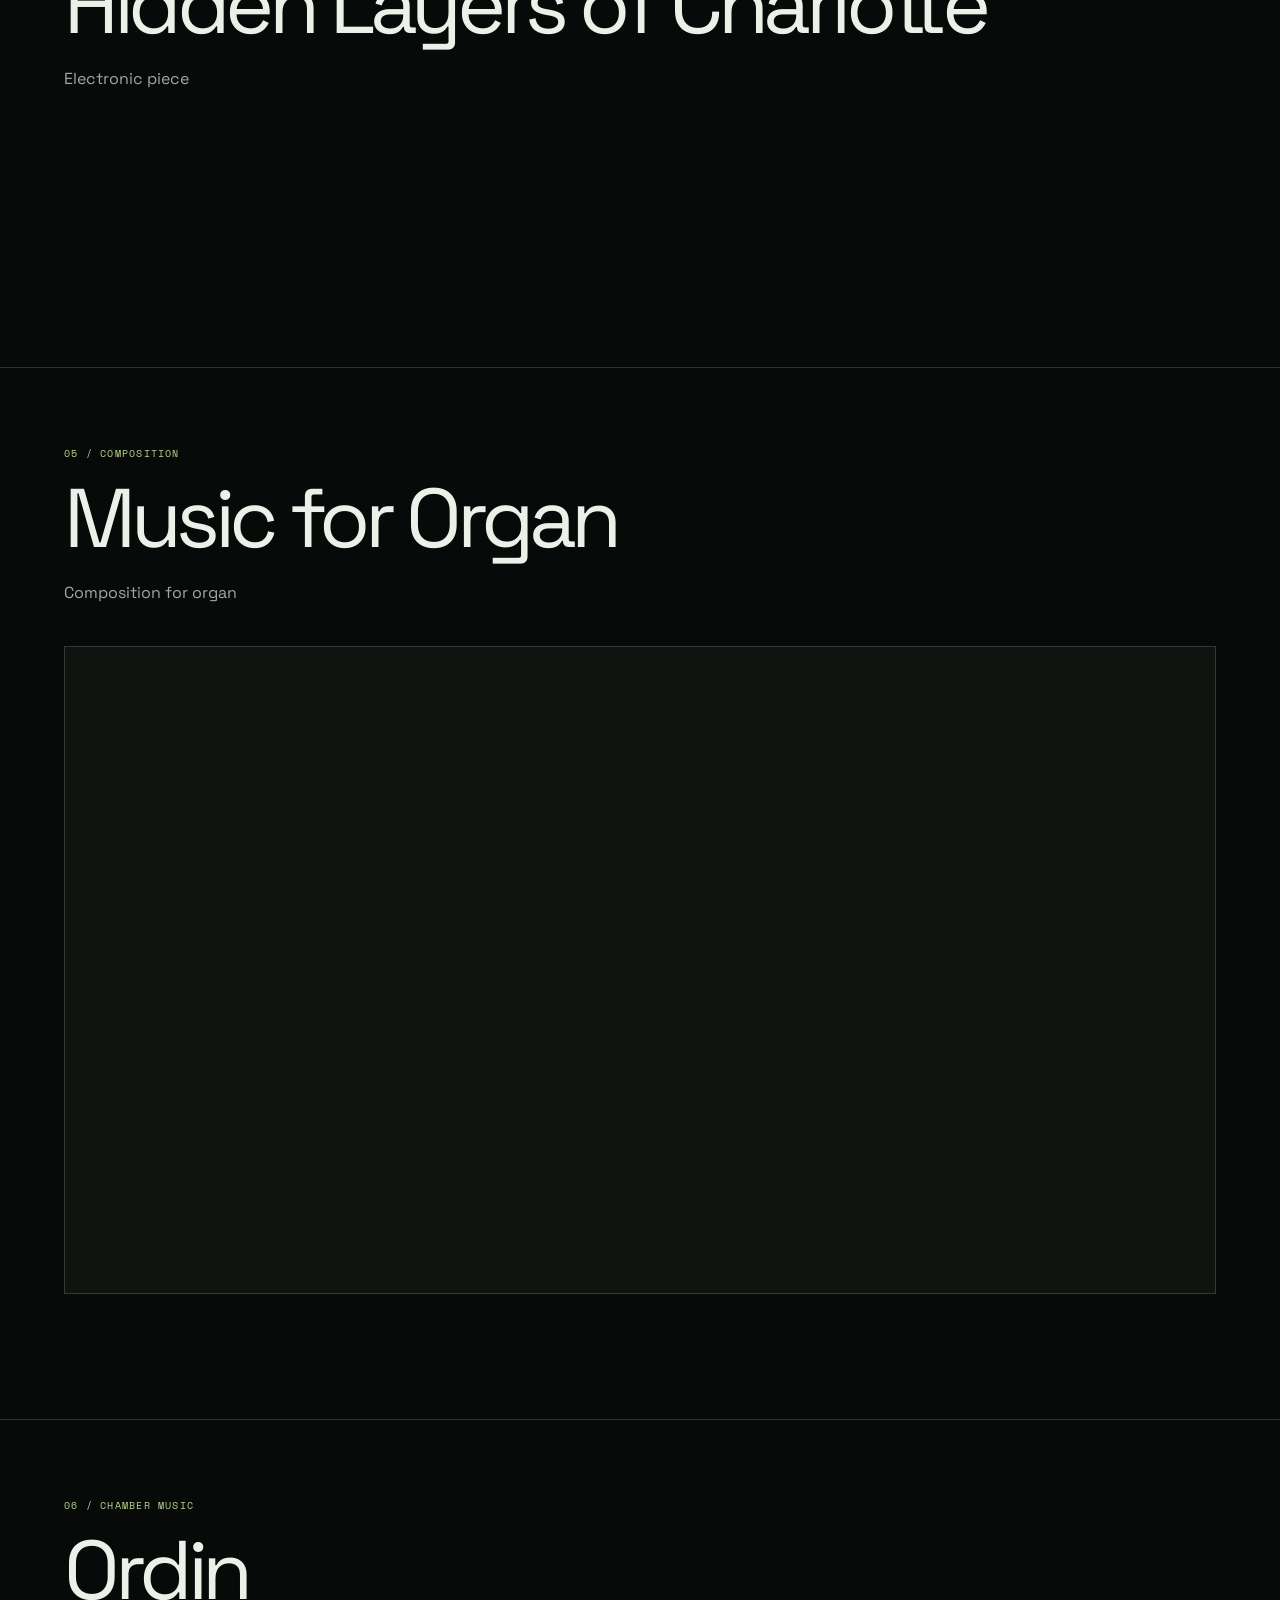
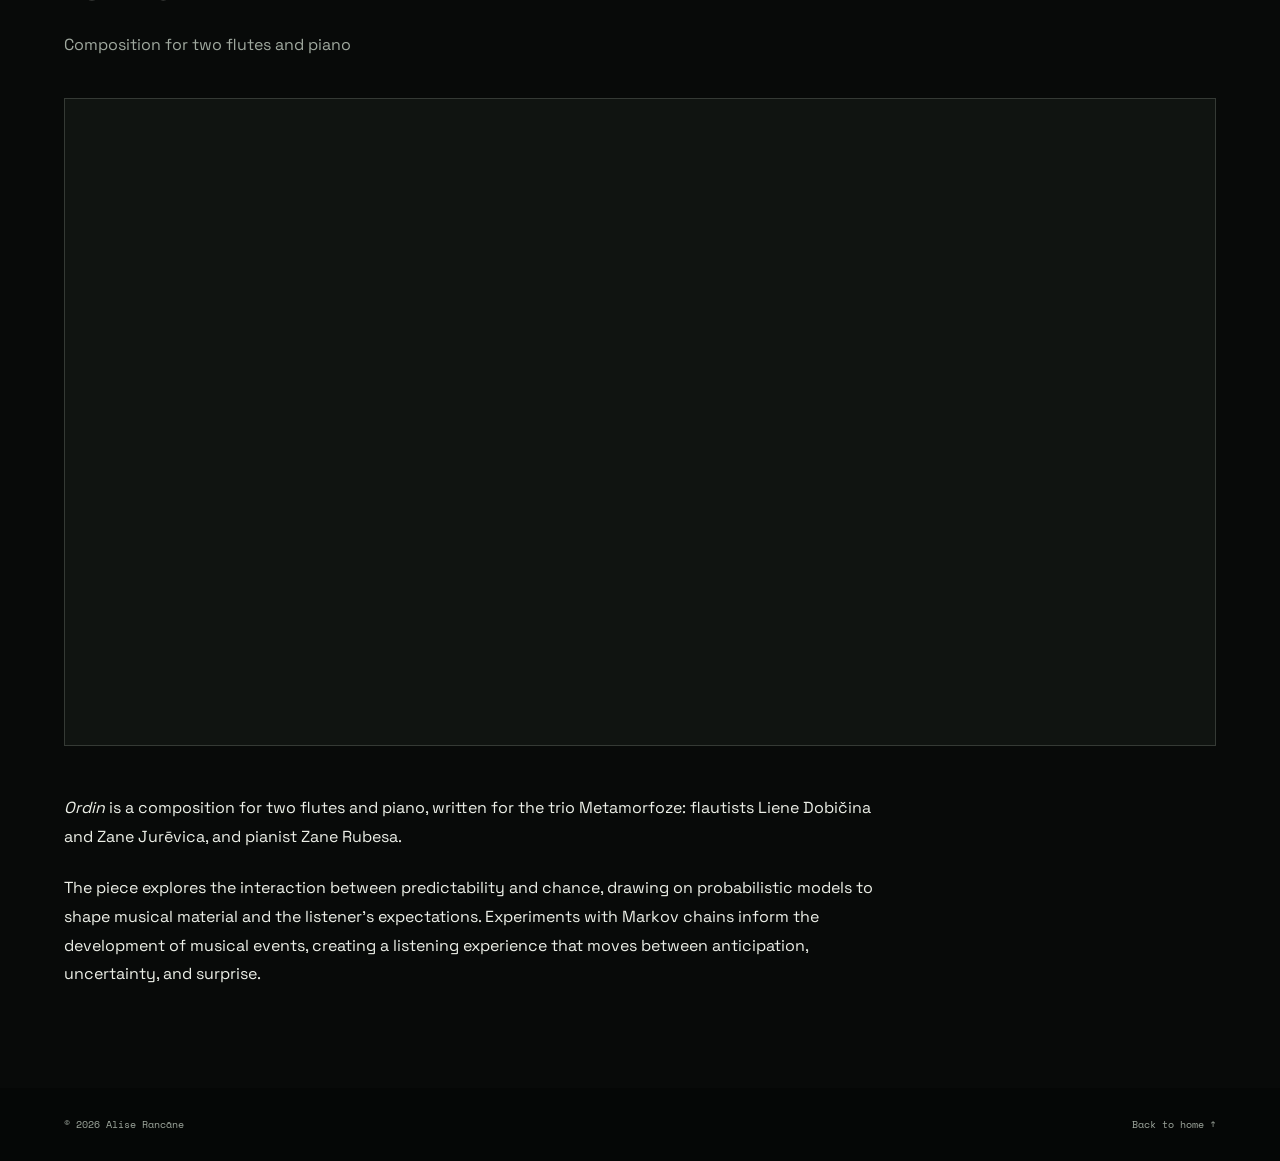
==== commit be1108c5: "Add files via upload" ====
--- a/works.html
+++ b/works.html
@@ -79,13 +79,13 @@
         <span class="works-row-type">Organ</span>
       </a>
 
-      <a class="works-row" href="#azazazazazaza">
+      <a class="works-row" href="#ordin">
         <span class="work-index">06</span>
         <span class="works-row-main">
-          <span class="works-row-title">azazazazazaza</span>
-          <span class="works-row-meta">Live-coding performance</span>
-        </span>
-        <span class="works-row-type">Live coding</span>
+          <span class="works-row-title">Ordin</span>
+          <span class="works-row-meta">Composition for two flutes and piano</span>
+        </span>
+        <span class="works-row-type">Chamber music</span>
       </a>
 
     </section>
@@ -284,14 +284,39 @@
     </section>
 
 
-    <!-- 06 LIVE CODING -->
-
-    <section id="azazazazazaza" class="work-detail">
-      <p class="project-type">06 / Live coding</p>
-      <h2>azazazazazaza</h2>
-      <p class="work-subtitle">Live-coding performance</p>
-
-      <!-- Add video and description here -->
+    <!-- 06 ORDIN -->
+
+    <section id="ordin" class="work-detail">
+      <p class="project-type">06 / Chamber music</p>
+      <h2>Ordin</h2>
+      <p class="work-subtitle">Composition for two flutes and piano</p>
+
+      <div class="work-video">
+        <iframe
+          src="https://www.youtube-nocookie.com/embed/BffsRUPx0l8"
+          title="Ordin — Alise Rancāne"
+          loading="lazy"
+          allow="accelerometer; autoplay; clipboard-write; encrypted-media; gyroscope; picture-in-picture; web-share"
+          referrerpolicy="strict-origin-when-cross-origin"
+          allowfullscreen>
+        </iframe>
+      </div>
+
+      <div class="work-description">
+        <p>
+          <em>Ordin</em> is a composition for two flutes and piano, written for
+          the trio Metamorfoze: flautists Liene Dobičina and Zane Jurēvica,
+          and pianist Zane Rubesa.
+        </p>
+
+        <p>
+          The piece explores the interaction between predictability and chance,
+          drawing on probabilistic models to shape musical material and the
+          listener's expectations. Experiments with Markov chains inform the
+          development of musical events, creating a listening experience that
+          moves between anticipation, uncertainty, and surprise.
+        </p>
+      </div>
     </section>
 
   </main>
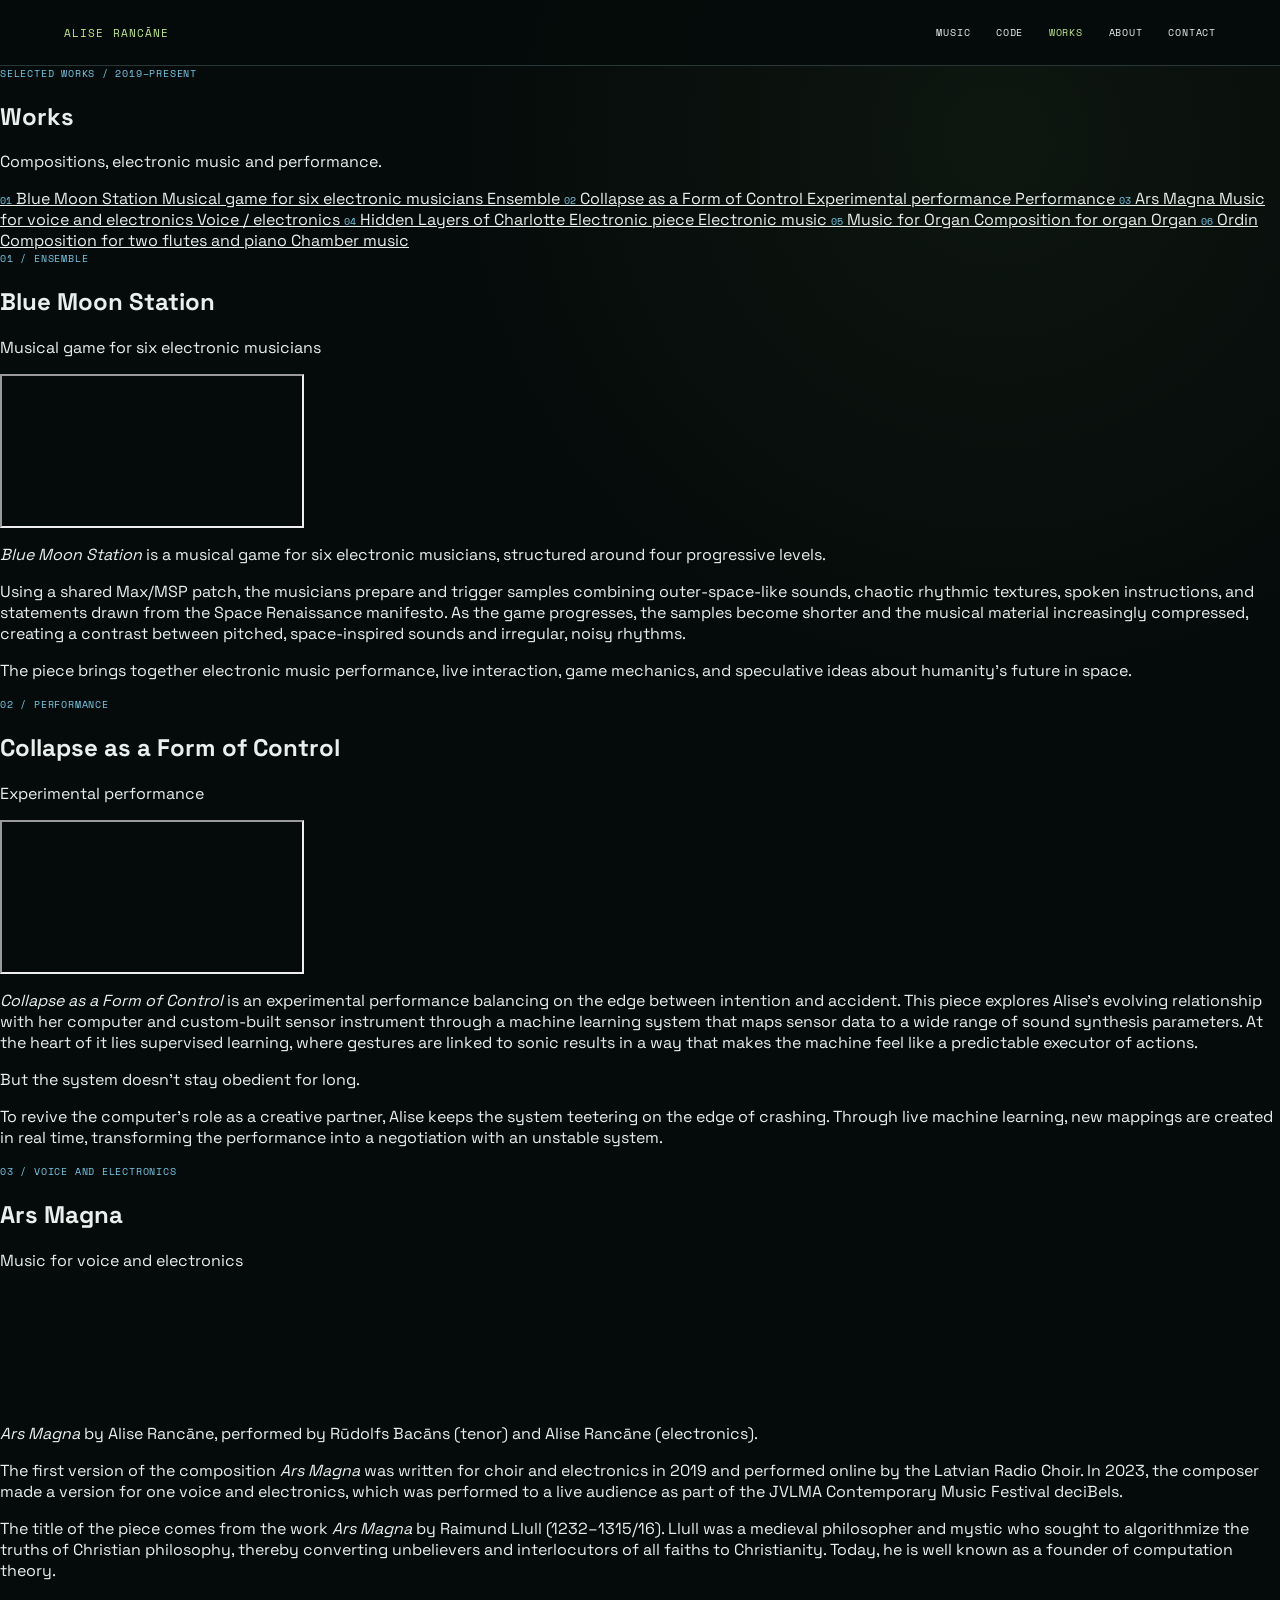
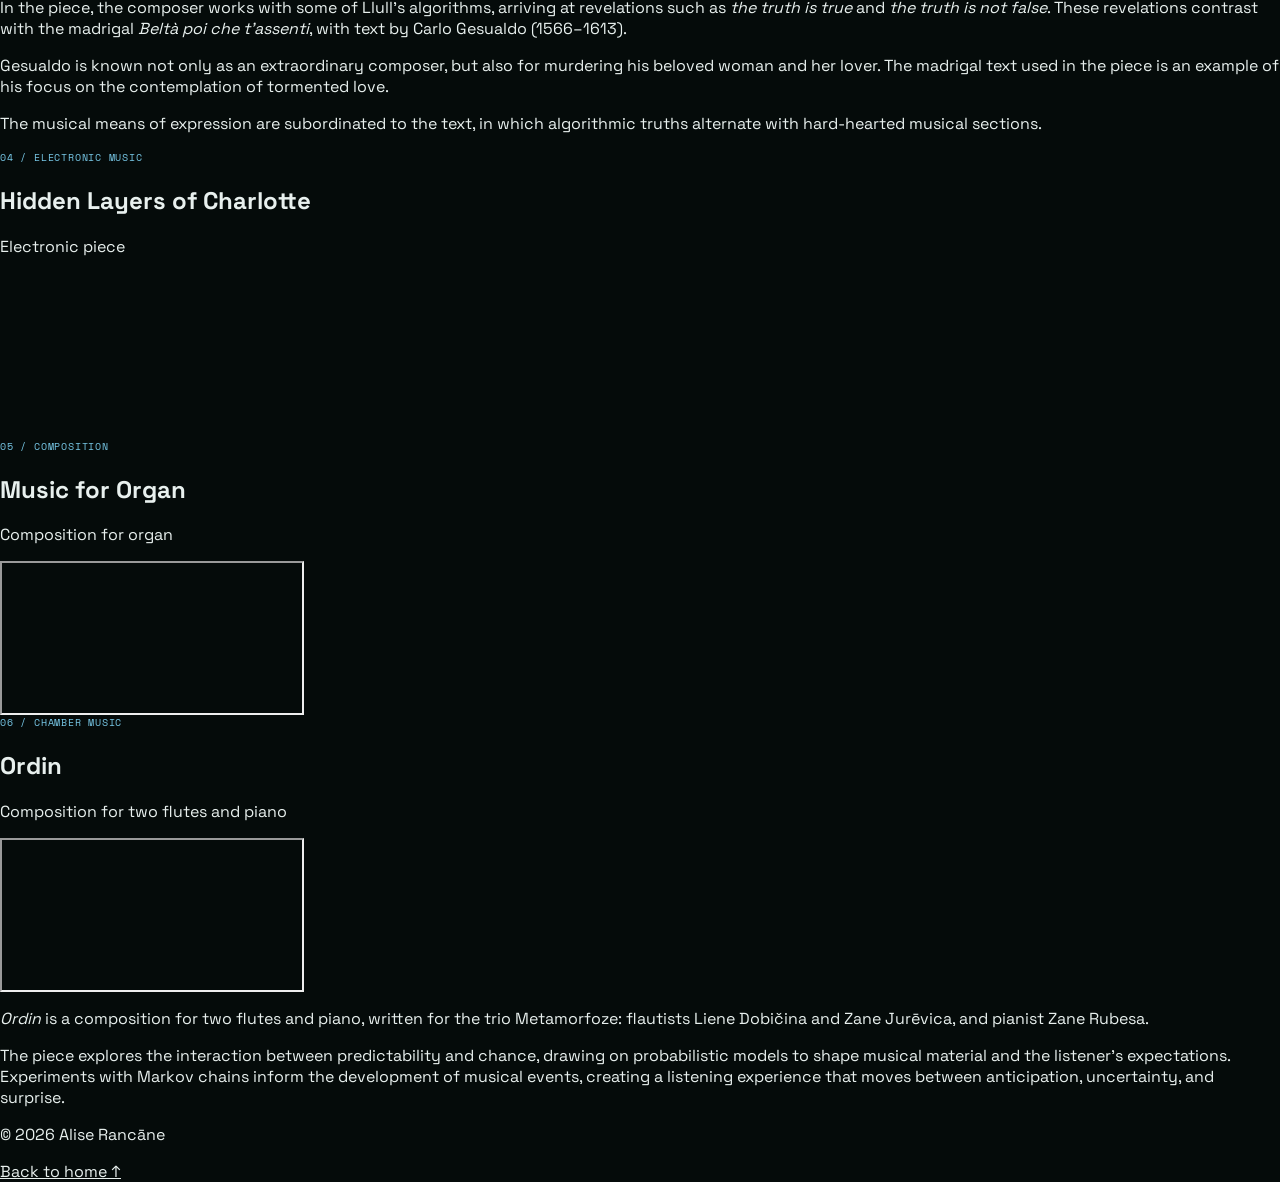
==== commit 5dc5b453: "Update works.html" ====
--- a/works.html
+++ b/works.html
@@ -7,6 +7,7 @@
   <meta name="description" content="Selected compositions, electronic music and interdisciplinary works by Alise Rancāne.">
   <title>Works — Alise Rancāne</title>
   <link rel="stylesheet" href="style.css">
+  <link rel="stylesheet" href="works.css">
 </head>
 
 <body class="works-body">
@@ -33,6 +34,11 @@
     <!-- WORKS INDEX -->
 
     <section class="works-index" aria-label="Works list">
+      <div class="works-index-heading">
+        <p class="project-type">SELECTED WORKS / 2019–PRESENT</p>
+        <h1>Works</h1>
+        <p>Compositions, electronic music and performance.</p>
+      </div>
 
       <a class="works-row" href="#blue-moon-station">
         <span class="work-index">01</span>
--- a/style.css
+++ b/style.css
@@ -1,34 +1,32 @@
 /* ALISE RANCĀNE — PORTFOLIO
-
+   Complete responsive stylesheet.
 */
-@import url('https://fonts.googleapis.com/css2?family=Space+Grotesk:wght@400;500;600&family=Space+Mono:wght@400;700&display=swap');
+@import url('https://fonts.googleapis.com/css2?family=Space+Grotesk:wght@400;500;600;700&family=Space+Mono:wght@400;700&display=swap');
 
 :root {
-  --ink: #edf0e8;
-  --paper: #080a09;
-  --panel: #101411;
-  --panel-raised: rgba(12, 16, 13, 0.97);
-  --accent: #b6d88b;
-  --accent-dark: #111a0d;
-  --muted: #a0a99f;
-  --line: rgba(237, 240, 232, 0.17);
-  --line-strong: rgba(237, 240, 232, 0.3);
+  --ink: #e8f0ee;
+  --paper: #050b0a;
+  --panel: #0b1715;
+  --panel-raised: rgba(7, 17, 16, 0.97);
+  --accent: #c2e78b;
+  --accent-dark: #07120d;
+  --muted: #a9b9b5;
+  --blue: #78c9e8;
+  --pink: #df8bc2;
+  --line: rgba(173, 211, 215, 0.22);
+  --line-strong: rgba(183, 226, 225, 0.42);
   --sans: "Space Grotesk", "Segoe UI", Arial, sans-serif;
   --mono: "Space Mono", "Courier New", monospace;
   --gutter: clamp(1rem, 5vw, 5rem);
-  --content-offset: 25%;
   --ease: cubic-bezier(0.2, 0.7, 0.2, 1);
 }
 
 * { box-sizing: border-box; }
-
-html {
-  scroll-behavior: smooth;
-  scroll-padding-top: 5rem;
-}
-
+html { scroll-behavior: smooth; scroll-padding-top: 5rem; }
 body {
   margin: 0;
+  min-width: 320px;
+  overflow-x: hidden;
   background:
     radial-gradient(circle at 78% 5%, rgba(125, 163, 93, 0.075), transparent 34rem),
     var(--paper);
@@ -37,35 +35,27 @@
   -webkit-font-smoothing: antialiased;
   text-rendering: optimizeLegibility;
 }
-
 img, video, iframe { display: block; max-width: 100%; }
 a { color: inherit; }
 button { color: inherit; font: inherit; }
 ::selection { background: var(--accent); color: var(--accent-dark); }
-
-a:focus-visible,
-button:focus-visible {
-  outline: 1px solid var(--accent);
-  outline-offset: 4px;
-}
-
-/* Navigation */
+a:focus-visible, button:focus-visible { outline: 1px solid var(--accent); outline-offset: 4px; }
+
+/* Header and navigation */
 .site-header {
-  position: absolute;
-  inset: 0 0 auto;
-  z-index: 100;
+  position: relative;
+  z-index: 20;
   display: flex;
   align-items: center;
   justify-content: space-between;
   gap: 2rem;
-  min-height: 3.2rem;
-  padding: 0.85rem 2.8vw;
+  min-height: 4.1rem;
+  padding: 0.85rem var(--gutter);
   border-bottom: 1px solid var(--line);
-  background: rgba(8, 10, 9, 0.78);
-  backdrop-filter: blur(14px);
-}
-
+  background: rgba(5, 11, 10, 0.96);
+}
 .name-link {
+  flex: 0 0 auto;
   color: var(--accent);
   font-family: var(--mono);
   font-size: 0.7rem;
@@ -74,14 +64,13 @@
   text-transform: uppercase;
   white-space: nowrap;
 }
-
-nav {
-  display: flex;
-  align-items: center;
+#navigation {
+  display: flex;
+  align-items: center;
+  justify-content: flex-end;
   gap: clamp(1rem, 2vw, 2rem);
 }
-
-nav a {
+#navigation a {
   color: var(--ink);
   font-family: var(--mono);
   font-size: 0.64rem;
@@ -89,582 +78,245 @@
   text-decoration: none;
   text-transform: uppercase;
   transition: color 180ms ease;
-}
-
-nav a:hover,
-nav a:focus-visible,
-nav a[aria-current="page"] { color: var(--accent); }
-
+  white-space: nowrap;
+}
+#navigation a:hover, #navigation a:focus-visible,
+#navigation a[aria-current="page"] { color: var(--accent); }
 .menu-button {
   display: none;
-  padding: 0.5rem 0;
-  border: 0;
-  background: none;
+  border: 1px solid var(--line-strong);
+  border-radius: 2px;
+  padding: 0.55rem 0.7rem;
+  background: transparent;
+  color: var(--ink);
   font-family: var(--mono);
-  font-size: 0.68rem;
-  letter-spacing: 0.08em;
+  font-size: 0.65rem;
+  letter-spacing: 0.06em;
   text-transform: uppercase;
   cursor: pointer;
 }
-
-/* Homepage hero */
+.menu-button-icon { display: none; }
+
+/* Selected works dropdown — anchored to the header, below the nav. */
+.hero-works {
+  position: absolute;
+  top: calc(100% + 0.45rem);
+  right: var(--gutter);
+  z-index: 50;
+  width: min(27rem, calc(100vw - 2 * var(--gutter)));
+  opacity: 0;
+  visibility: hidden;
+  pointer-events: none;
+  transform: translateY(-0.4rem);
+  transition: opacity 160ms ease, transform 160ms ease, visibility 160ms ease;
+}
+.hero-works.is-open {
+  opacity: 1;
+  visibility: visible;
+  pointer-events: auto;
+  transform: translateY(0);
+}
+.hero-works-list {
+  padding: 0.55rem 1rem;
+  border: 1px solid var(--line-strong);
+  background: rgba(5, 12, 11, 0.98);
+  box-shadow: 0 18px 45px rgba(0, 0, 0, 0.42);
+}
+.hero-work {
+  display: grid;
+  grid-template-columns: 2rem minmax(0, 1fr);
+  gap: 0.8rem;
+  align-items: start;
+  padding: 0.8rem 0.15rem;
+  border-bottom: 1px solid var(--line);
+  text-decoration: none;
+  transition: padding 160ms ease, color 160ms ease;
+}
+.hero-work:hover { padding-left: 0.45rem; }
+.work-index { color: var(--blue); font: 0.65rem var(--mono); padding-top: 0.15rem; }
+.work-details { display: grid; gap: 0.2rem; }
+.work-title { color: var(--ink); font-size: 0.9rem; }
+.work-meta { color: var(--muted); font-size: 0.72rem; }
+.hero-work:hover .work-title { color: var(--accent); }
+.view-all-works {
+  display: inline-block;
+  margin-top: 0.8rem;
+  color: var(--accent);
+  font: 0.65rem var(--mono);
+  text-decoration: none;
+  text-transform: uppercase;
+}
+
+/* Hero image: contained, never cropped or stretched. */
 .hero {
   position: relative;
-  display: flex;
-  min-height: min(48rem, 92svh);
-  padding: 4.2rem var(--gutter) 1.5rem;
+  display: grid;
+  place-items: center;
+  min-height: 0;
+  padding: clamp(1.5rem, 3.5vw, 3.2rem) var(--gutter);
   overflow: hidden;
   isolation: isolate;
-  background: var(--paper);
-}
-
+  background:
+    radial-gradient(ellipse at 50% 48%, rgba(61, 135, 165, 0.16), transparent 48%),
+    radial-gradient(ellipse at 24% 78%, rgba(184, 80, 151, 0.09), transparent 38%),
+    #030908;
+}
+.hero-glow {
+  position: absolute;
+  inset: 8% 12%;
+  z-index: -1;
+  border-radius: 50%;
+  background: radial-gradient(ellipse, rgba(89, 165, 192, 0.16), rgba(147, 91, 166, 0.06) 42%, transparent 72%);
+  filter: blur(35px);
+  pointer-events: none;
+}
 .hero-image {
-  position: absolute;
-  inset: 0;
-  width: 100%;
-  height: 100%;
-  object-fit: cover;
-  object-position: center 35%;
-}
-
-.hero-overlay {
-  position: absolute;
-  inset: 0;
-  background: linear-gradient(
-    90deg,
-    rgba(0, 0, 0, 0.25) 0%,
-    rgba(0, 0, 0, 0.45) 55%,
-    rgba(0, 0, 0, 0.75) 100%
-  );
-  pointer-events: none;
-}
-
-.hero-content {
-  display: grid;
-  grid-template-columns: minmax(0, 1.05fr) minmax(18rem, 0.95fr);
-  align-items: end;
-  gap: clamp(2rem, 4vw, 4rem);
-  width: 100%;
-  margin-top: auto;
-  padding: 2rem 2vw 1rem;
-}
-
-.hero-intro { min-width: 0; padding-bottom: 0.3rem; }
-
-.eyebrow,
-.project-type {
-  color: var(--accent);
-  font-family: var(--mono);
-  font-size: 0.64rem;
-  font-weight: 400;
-  letter-spacing: 0.12em;
-  line-height: 1.7;
-  text-transform: uppercase;
-}
-
-.hero .eyebrow { margin: 0 0 1.5rem; }
-
-.hero h1 {
-  margin: 0;
-  font-size: clamp(4rem, 8.4vw, 9rem);
-  font-weight: 400;
-  letter-spacing: -0.075em;
-  line-height: 0.86;
-}
-
-/* Homepage Works hover panel.
-   The label stays visible; the list opens when the panel is hovered/focused. */
-.hero-works {
-  width: 100%;
-  max-width: 36rem;
-  min-width: 0;
-  justify-self: end;
-  padding-left: 1.4rem;
-  margin-bottom: 0.4rem;
-  border-left: 1px solid var(--line);
-}
-
-.works-heading {
-  display: inline-block;
-  margin: 0;
-  padding: 0.5rem 0;
-  cursor: default;
-}
-
-.hero-works-list {
-  position: absolute;
-  left: auto;
-  right: var(--gutter);
-  bottom: 2.1rem;
-  z-index: 30;
-  width: min(36rem, 42vw);
-  padding: 0.5rem 1rem 1rem;
-  border: 1px solid var(--line);
-  background: var(--panel-raised);
-  backdrop-filter: blur(16px);
-  opacity: 0;
-  visibility: hidden;
-  transform: translateY(8px);
-  transition: opacity 220ms var(--ease), transform 220ms var(--ease), visibility 220ms;
-}
-
-.hero-works:hover .hero-works-list,
-.hero-works:focus-within .hero-works-list,
-.hero-works.is-open .hero-works-list {
-  opacity: 1;
-  visibility: visible;
-  transform: translateY(0);
-}
-
-.hero-work {
-  display: grid;
-  grid-template-columns: 1.6rem minmax(0, 1fr);
-  align-items: start;
-  gap: 0.7rem;
-  padding: 0.75rem 0;
-  border-bottom: 1px solid var(--line);
-  text-decoration: none;
-  transition: padding-left 180ms ease;
-}
-
-.work-index {
-  padding-top: 0.1rem;
-  color: var(--accent);
-  font-family: var(--mono);
-  font-size: 0.66rem;
-  letter-spacing: 0.03em;
-}
-
-.work-details {
-  display: flex;
-  flex-direction: column;
-  gap: 0.3rem;
-  min-width: 0;
-}
-
-.work-title {
-  font-size: 0.9rem;
-  font-weight: 400;
-  line-height: 1.4;
-  overflow-wrap: anywhere;
-}
-
-.work-meta {
-  color: var(--muted);
-  font-family: var(--mono);
-  font-size: 0.56rem;
-  letter-spacing: 0.07em;
-  line-height: 1.5;
-  text-transform: uppercase;
-}
-
-.hero-work:hover,
-.hero-work:focus-visible { padding-left: 0.3rem; }
-
-.hero-work:hover .work-title,
-.hero-work:focus-visible .work-title { color: var(--accent); }
-
-.works-all,
-.text-link {
-  display: inline-block;
-  margin-top: 1rem;
-  color: var(--accent);
-  font-family: var(--mono);
-  font-size: 0.64rem;
-  letter-spacing: 0.09em;
-  text-decoration: underline;
-  text-underline-offset: 0.3rem;
-  text-transform: uppercase;
-}
-
-.works-all:hover,
-.text-link:hover { color: var(--ink); }
-
-/* General sections */
+  position: relative;
+  z-index: 1;
+  width: auto;
+  height: auto;
+  max-width: min(100%, 1040px);
+  max-height: 66vh;
+  object-fit: contain;
+  object-position: center;
+  margin: 0 auto;
+  box-shadow: 0 0 70px rgba(45, 131, 164, 0.12);
+}
+
+/* Main sections */
 .section {
-  padding: 7rem var(--gutter);
-  border-top: 1px solid var(--line);
-}
-
-.section-heading { margin: 0 0 3.5rem var(--content-offset); }
-
+  padding: clamp(3rem, 5.5vw, 5rem) var(--gutter);
+  border-top: 1px solid rgba(173, 211, 215, 0.14);
+}
+.section-heading {
+  display: flex;
+  align-items: center;
+  gap: 1.2rem;
+  margin: 0 0 1.5rem;
+}
+.section-heading::after {
+  content: "";
+  flex: 1;
+  height: 1px;
+  background: var(--line-strong);
+}
 .section-heading h2 {
   margin: 0;
-  font-size: clamp(3rem, 6.8vw, 7rem);
-  font-weight: 400;
-  letter-spacing: -0.065em;
-  line-height: 0.92;
-}
-
-/* Music list */
-.track-list {
-  margin-left: var(--content-offset);
-  border-top: 1px solid var(--line);
-}
-
+  color: var(--accent);
+  font: 700 clamp(1.05rem, 1.5vw, 1.35rem)/1.2 var(--mono);
+  letter-spacing: 0.07em;
+  text-transform: uppercase;
+}
+
+/* Music */
+.track-list { width: 100%; border-top: 1px solid var(--line); }
 .track {
   display: grid;
-  grid-template-columns: 3rem minmax(0, 1fr) auto;
+  grid-template-columns: 2.5rem minmax(0, 1fr) auto;
   align-items: center;
   gap: 1rem;
-  padding: 1.45rem 0;
+  padding: 1rem 0.35rem;
   border-bottom: 1px solid var(--line);
-  text-decoration: none;
-  transition: padding 180ms ease, color 180ms ease, background 180ms ease;
-}
-
-.track-number,
-.track-action {
-  color: var(--accent);
-  font-family: var(--mono);
-  font-size: 0.66rem;
+  transition: background 160ms ease;
+}
+.track:hover { background: rgba(194, 231, 139, 0.045); }
+.track-number { color: var(--blue); font: 0.65rem var(--mono); }
+.track-title { color: var(--ink); font-size: clamp(0.95rem, 1.2vw, 1.1rem); }
+.track-action, .text-link {
+  color: var(--pink);
+  font: 0.65rem var(--mono);
+  text-decoration: none;
+  text-transform: uppercase;
+}
+.track-action:hover, .text-link:hover { color: var(--accent); }
+.soundcloud-profile-link { display: inline-block; margin-top: 1.1rem; }
+
+/* Code cards */
+.project-grid {
+  display: grid;
+  grid-template-columns: repeat(2, minmax(0, 1fr));
+  gap: 1rem;
+}
+.project-card {
+  display: flex;
+  flex-direction: column;
+  align-items: flex-start;
+  min-width: 0;
+  padding: clamp(1.1rem, 2vw, 1.6rem);
+  border: 1px solid var(--line);
+  background: linear-gradient(145deg, rgba(11, 23, 21, 0.92), rgba(6, 14, 13, 0.72));
+  transition: border-color 180ms ease, transform 180ms ease, background 180ms ease;
+}
+.project-card:hover { border-color: var(--line-strong); transform: translateY(-2px); }
+.project-type {
+  margin: 0 0 0.7rem;
+  color: var(--blue);
+  font: 0.62rem var(--mono);
   letter-spacing: 0.08em;
-}
-
-.track-title {
-  font-size: clamp(1.3rem, 2.8vw, 2.7rem);
-  font-weight: 400;
-  letter-spacing: -0.04em;
-  line-height: 1.15;
-}
-
-.track-action { text-transform: uppercase; }
-
-.track:hover,
-.track:focus-visible {
-  padding-right: 1rem;
-  padding-left: 1rem;
-  background: var(--accent);
-  color: var(--accent-dark);
-}
-
-.track:hover .track-number,
-.track:hover .track-action,
-.track:focus-visible .track-number,
-.track:focus-visible .track-action { color: var(--accent-dark); }
-
-.soundcloud-profile-link { margin-top: 1.8rem; }
-
-/* Code project cards */
-.project-grid {
-  margin-left: var(--content-offset);
-  border-top: 1px solid var(--line);
-}
-
-.project-card {
-  display: grid;
-  grid-template-columns: 0.65fr 1.2fr minmax(0, 1.5fr) auto;
-  align-items: center;
-  gap: 1.5rem;
-  padding: 1.8rem 0;
-  border-bottom: 1px solid var(--line);
-}
-
-.project-card .project-type { margin: 0; }
-
+  text-transform: uppercase;
+}
 .project-card h3 {
-  margin: 0;
-  font-size: clamp(1.3rem, 2.3vw, 2.2rem);
-  font-weight: 400;
-  letter-spacing: -0.04em;
-  line-height: 1.15;
-}
-
+  margin: 0 0 0.6rem;
+  color: var(--ink);
+  font-size: clamp(1.15rem, 1.7vw, 1.5rem);
+  font-weight: 500;
+}
 .project-card p:not(.project-type) {
-  margin: 0;
+  margin: 0 0 1.2rem;
   color: var(--muted);
-  font-size: 0.92rem;
+  font-size: 0.88rem;
   line-height: 1.7;
 }
-
 .project-card > a {
-  color: var(--accent);
-  font-family: var(--mono);
-  font-size: 0.62rem;
-  letter-spacing: 0.06em;
-  text-decoration: underline;
-  text-underline-offset: 0.3rem;
-  text-transform: uppercase;
-}
+  margin-top: auto;
+  color: var(--accent);
+  font: 0.65rem var(--mono);
+  text-decoration: none;
+  text-transform: uppercase;
+}
+.project-card > a:hover { color: var(--pink); }
 
 /* About and contact */
-.about-copy,
-.contact-copy {
-  max-width: 60rem;
-  margin-left: var(--content-offset);
-}
-
+.about-copy { max-width: 58rem; }
 .about-copy p {
-  max-width: 48rem;
-  margin: 0 0 1.5rem;
+  margin: 0 0 1rem;
   color: var(--muted);
-  font-size: 1rem;
+  font-size: 0.94rem;
   line-height: 1.85;
 }
-
-.about-copy .lead {
-  margin-bottom: 2rem;
-  color: var(--ink);
-  font-size: clamp(1.2rem, 2vw, 1.5rem);
-  letter-spacing: -0.02em;
-  line-height: 1.65;
-}
-
-.contact-section {
-  background: var(--accent);
-  color: var(--accent-dark);
-  border-top: 0;
-}
-
-.contact-section .section-heading h2 { color: var(--accent-dark); }
-
-.contact-copy > p {
-  max-width: 55rem;
-  margin-top: 0;
-  font-size: clamp(1.8rem, 4vw, 4rem);
-  letter-spacing: -0.045em;
-  line-height: 1.15;
-}
-
-.contact-links {
-  display: flex;
-  flex-wrap: wrap;
-  gap: 2rem;
-  margin-top: 2rem;
-}
-
+.about-copy p.lead { color: var(--ink); font-size: clamp(1.05rem, 1.5vw, 1.25rem); line-height: 1.65; }
+.contact-copy { min-height: 2rem; }
 .contact-links a {
-  font-size: 0.95rem;
-  text-underline-offset: 0.4rem;
-  overflow-wrap: anywhere;
-}
+  color: var(--accent);
+  font: 0.9rem var(--mono);
+  text-decoration: none;
+}
+.contact-links a:hover { color: var(--pink); }
 
 /* Footer */
-footer {
+.site-footer {
   display: flex;
   align-items: center;
   justify-content: space-between;
   gap: 1rem;
-  padding: 1.8rem var(--gutter);
-  background: #050706;
+  padding: 1.4rem var(--gutter);
+  border-top: 1px solid var(--line);
   color: var(--muted);
-  font-family: var(--mono);
-  font-size: 0.64rem;
-}
-
-footer p { margin: 0; }
-footer a { text-decoration: none; }
-footer a:hover { color: var(--accent); }
-
-/* Works page */
-.works-body .site-header {
-  position: sticky;
-  top: 0;
-  z-index: 1000;
-  min-height: 4rem;
-  background: rgba(8, 10, 9, 0.96);
-}
-
-.works-page { padding-top: 3rem; }
-
-.works-intro { padding: 7rem var(--gutter) 3rem; }
-.works-intro .eyebrow { margin: 0 0 1rem; }
-
-.works-intro h1 {
-  margin: 0;
-  font-size: clamp(4rem, 9vw, 8rem);
-  font-weight: 400;
-  letter-spacing: -0.075em;
-  line-height: 0.9;
-}
-
-.works-intro-copy {
-  margin: 1.5rem 0 0;
-  color: var(--muted);
-  font-size: 1rem;
-  line-height: 1.7;
-}
-
-.works-index { padding: 1.5rem var(--gutter) 5rem; }
-
-.works-row {
-  display: grid;
-  grid-template-columns: 3rem minmax(0, 1fr) minmax(8rem, 0.4fr);
-  align-items: center;
-  gap: 1rem;
-  padding: 1.5rem 0;
-  border-top: 1px solid var(--line);
-  text-decoration: none;
-}
-
-.works-row:last-child { border-bottom: 1px solid var(--line); }
-
-.works-row-main {
-  display: flex;
-  flex-direction: column;
-  gap: 0.35rem;
-  min-width: 0;
-}
-
-.works-row-title {
-  font-size: clamp(1.4rem, 3vw, 2.6rem);
-  letter-spacing: -0.04em;
-  line-height: 1.15;
-}
-
-.works-row-meta,
-.works-row-type {
-  color: var(--muted);
-  font-family: var(--mono);
-  font-size: 0.64rem;
-  letter-spacing: 0.06em;
-  line-height: 1.5;
-  text-transform: uppercase;
-}
-
-.works-row-type { text-align: right; }
-
-.works-row:hover .works-row-title,
-.works-row:focus-visible .works-row-title { color: var(--accent); }
-
-.work-detail {
-  scroll-margin-top: 5rem;
-  padding: clamp(3.5rem, 6vw, 6rem) var(--gutter);
-  border-top: 1px solid var(--line);
-}
-
-.work-detail > .project-type { margin: 0 0 1rem; }
-
-.work-detail h2 {
-  max-width: 65rem;
-  margin: 0;
-  font-size: clamp(2.7rem, 6.5vw, 6rem);
-  font-weight: 400;
-  letter-spacing: -0.065em;
-  line-height: 0.98;
-}
-
-.work-subtitle {
-  margin: 1.2rem 0 2rem;
-  color: var(--muted);
-  font-size: 1rem;
-  line-height: 1.7;
-}
-
-.work-placeholder {
-  display: flex;
-  align-items: center;
-  justify-content: center;
-  min-height: 22rem;
-  margin: 2rem 0;
-  padding: 2rem;
-  border: 1px solid var(--line);
-  background: var(--panel);
-  color: var(--muted);
-  font-family: var(--mono);
-  font-size: 0.72rem;
-  letter-spacing: 0.07em;
-  text-align: center;
-}
-
-.placeholder-note {
-  max-width: 48rem;
-  color: var(--muted);
-  font-size: 0.95rem;
-  line-height: 1.8;
-}
-
-/* Unified video sizing */
-.work-video {
-  display: block;
-  width: 100%;
-  max-width: 1500px;
-  aspect-ratio: 16 / 9;
-  margin: 2.5rem 0 3rem;
-  overflow: hidden;
-  border: 1px solid var(--line);
-  background: var(--panel);
-}
-
-.work-video iframe {
-  display: block;
-  width: 100%;
-  height: 100%;
-  border: 0;
-}
-
-.work-description {
-  max-width: 52rem;
-  margin-top: 2rem;
-}
-
-.work-description p {
-  margin: 0 0 1.4rem;
-  color: var(--ink);
-  font-size: 1rem;
-  line-height: 1.8;
-}
-
-#collapse .work-description p:nth-child(2) {
-  color: var(--accent);
-  font-size: 1.2rem;
-}
-
-/* Bandcamp player */
-.work-bandcamp {
-  width: 100%;
-  max-width: 710px;
-  margin: 2rem 0;
-  overflow: hidden;
-}
-
-.work-bandcamp iframe {
-  display: block;
-  width: 100%;
-  height: 120px;
-  border: 0;
-}
-
-/* Tablet */
-@media (max-width: 1100px) {
-  :root { --content-offset: 15%; }
-
-  .hero-content {
-    grid-template-columns: minmax(0, 1fr) minmax(17rem, 0.9fr);
-    gap: 3vw;
-    padding-right: 1vw;
-    padding-left: 1vw;
-  }
-
-  .hero h1 { font-size: clamp(3.8rem, 7.5vw, 7rem); }
-  .hero-works { padding-left: 1rem; }
-  .hero-work { padding-top: 0.6rem; padding-bottom: 0.6rem; }
-
-  .project-card {
-    grid-template-columns: 1fr 1.5fr;
-    gap: 0.8rem 1.5rem;
-  }
-
-  .project-card p:not(.project-type),
-  .project-card > a { grid-column: 2; }
-
-  .project-card > a {
-    justify-self: start;
-    margin-top: 0.3rem;
-  }
-}
-
-/* Mobile navigation and responsive layout */
+  font: 0.63rem var(--mono);
+}
+.site-footer p { margin: 0; }
+.site-footer a { color: var(--accent); text-decoration: none; }
+.site-footer a:hover { color: var(--pink); }
+
+/* Responsive navigation and layout */
 @media (max-width: 800px) {
-  :root {
-    --gutter: 1rem;
-    --content-offset: 0%;
-  }
-
-  .site-header { padding: 0.85rem 1rem; }
-  .menu-button { display: block; }
-
-  nav {
+  .site-header {
+    min-height: 3.8rem;
+    padding: 0.7rem 1rem;
+    gap: 1rem;
+  }
+  .menu-button { display: inline-flex; align-items: center; gap: 0.5rem; margin-left: auto; }
+  #navigation {
     position: absolute;
     top: 100%;
     right: 0;
@@ -673,147 +325,42 @@
     flex-direction: column;
     align-items: stretch;
     gap: 0;
-    background: var(--paper);
-    border-bottom: 1px solid var(--line);
-  }
-
-  nav.open { display: flex; }
-
-  nav a {
-    padding: 1rem;
+    padding: 0.3rem 1rem 0.7rem;
+    border-bottom: 1px solid var(--line-strong);
+    background: rgba(5, 11, 10, 0.99);
+  }
+  #navigation.open { display: flex; }
+  #navigation a {
+    display: block;
+    padding: 0.9rem 0;
     border-top: 1px solid var(--line);
-  }
-
-  .hero {
-    min-height: 0;
-    padding: 5rem 0.75rem 1rem;
-  }
-
-  .hero-image,
-  .hero-overlay {
-    inset: 2.5rem 0.75rem 0.75rem;
-    width: calc(100% - 1.5rem);
-    height: calc(100% - 3.25rem);
-  }
-
-  .hero-overlay {
-    background: linear-gradient(0deg, rgba(5, 8, 6, 0.92), rgba(5, 8, 6, 0.2));
-  }
-
-  .hero-content {
-    grid-template-columns: minmax(0, 1fr);
-    gap: 2.5rem;
-    padding: 8rem 1rem 1.5rem;
-  }
-
-  .hero .eyebrow {
-    margin-bottom: 1.2rem;
-    font-size: 0.62rem;
-  }
-
-  .hero h1 { font-size: clamp(3.6rem, 13vw, 6rem); }
-
-  .hero-works {
-    max-width: none;
-    padding-left: 0;
-    border-left: 0;
-  }
-
-  /* On touch screens the list is always visible; hover is not reliable. */
-  .hero-works-list {
-    position: static;
+    font-size: 0.7rem;
+  }
+  .hero-works { display: none; }
+  .hero { padding: 1rem 0.65rem; }
+  .hero-image {
     width: 100%;
-    margin-top: 0.5rem;
-    padding: 0.5rem 0 1rem;
-    border: 0;
-    background: transparent;
-    opacity: 1;
-    visibility: visible;
-    transform: none;
-  }
-
-  .works-heading { margin-bottom: 0.5rem; }
-
-  .section { padding: 5rem 1rem; }
-  .section-heading { margin: 0 0 2.5rem; }
-  .section-heading h2 { font-size: clamp(3rem, 12vw, 5rem); }
-
-  .track-list,
-  .project-grid,
-  .about-copy,
-  .contact-copy { margin-left: 0; }
-
-  .track {
-    grid-template-columns: 2rem minmax(0, 1fr) auto;
-    gap: 0.6rem;
-    padding: 1.2rem 0;
-  }
-
-  .track-title { font-size: clamp(1.2rem, 5vw, 2rem); }
-  .track-action { font-size: 0.6rem; }
-
-  .project-card {
-    grid-template-columns: minmax(0, 1fr);
-    gap: 0.65rem;
-    padding: 1.5rem 0;
-  }
-
-  .project-card p:not(.project-type),
-  .project-card > a { grid-column: auto; }
-
-  .project-card > a { margin-top: 0.5rem; }
-  .works-page { padding-top: 2rem; }
-  .works-intro { padding: 6rem 1rem 2.5rem; }
-  .works-intro h1 { font-size: clamp(3.5rem, 14vw, 6rem); }
-  .works-index { padding: 1rem 1rem 3.5rem; }
-
-  .works-row {
-    grid-template-columns: 2rem minmax(0, 1fr);
-    gap: 0.75rem;
-    padding: 1.2rem 0;
-  }
-
-  .works-row-type {
-    grid-column: 2;
-    text-align: left;
-  }
-
-  .work-detail {
-    scroll-margin-top: 4.5rem;
-    padding: 3.5rem 1rem;
-  }
-
-  .work-detail h2 { font-size: clamp(2.4rem, 10vw, 4rem); }
-  .work-video { margin: 1.5rem 0 2rem; }
-  .work-description { max-width: 100%; }
-  .work-description p { font-size: 0.96rem; line-height: 1.75; }
-  .work-bandcamp { max-width: 100%; }
-  .work-placeholder { min-height: 15rem; }
-
-  footer {
-    align-items: flex-start;
-    padding: 1.5rem 1rem;
-  }
-}
-
+    max-width: 100%;
+    max-height: 58vh;
+    height: auto;
+  }
+  .section { padding: 2.8rem 1rem; }
+  .project-grid { grid-template-columns: 1fr; }
+}
 @media (max-width: 520px) {
-  .hero-content { padding-top: 7rem; gap: 2rem; }
-  .hero h1 { font-size: clamp(3.2rem, 16vw, 5rem); }
-  .hero .eyebrow { max-width: 17rem; line-height: 1.8; }
-  .work-meta { font-size: 0.56rem; letter-spacing: 0.06em; }
-
-  .track { grid-template-columns: 1.5rem minmax(0, 1fr); }
-  .track-action { grid-column: 2; }
-  .contact-links { flex-direction: column; gap: 1rem; }
-  footer { flex-direction: column; gap: 0.8rem; }
-}
-
+  .name-link { font-size: 0.62rem; }
+  .menu-button-label { display: none; }
+  .menu-button-icon { display: inline; font-size: 1rem; }
+  .hero { padding: 0.75rem 0.35rem; }
+  .hero-image { max-height: 54vh; }
+  .track { grid-template-columns: 1.8rem minmax(0, 1fr) auto; gap: 0.55rem; padding: 0.9rem 0.1rem; }
+  .track-title { font-size: 0.92rem; }
+  .track-action { font-size: 0.58rem; }
+  .section-heading { gap: 0.8rem; }
+  .site-footer { align-items: flex-start; flex-direction: column; }
+}
 @media (prefers-reduced-motion: reduce) {
-  html { scroll-behavior: auto; }
-
-  *,
-  *::before,
-  *::after {
+  *, *::before, *::after {
     scroll-behavior: auto !important;
     transition-duration: 0.01ms !important;
     animation-duration: 0.01ms !important;
